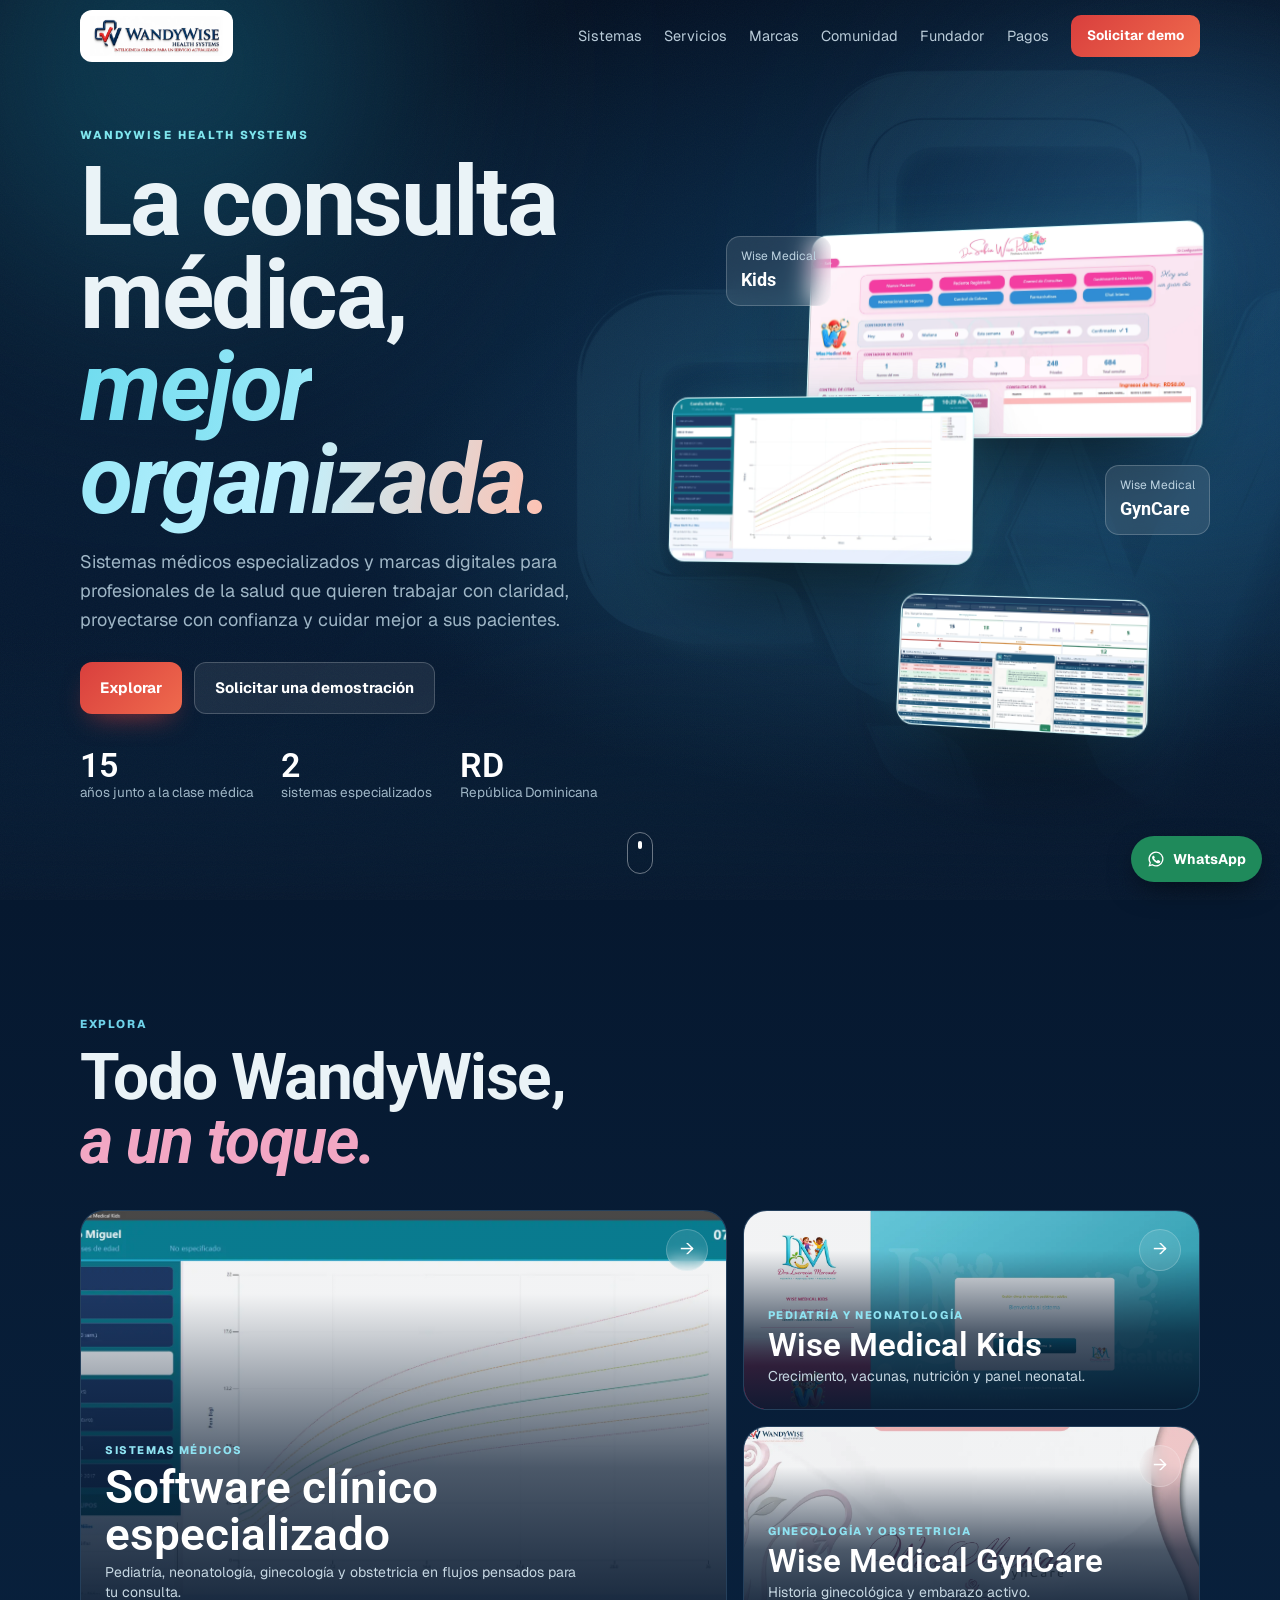
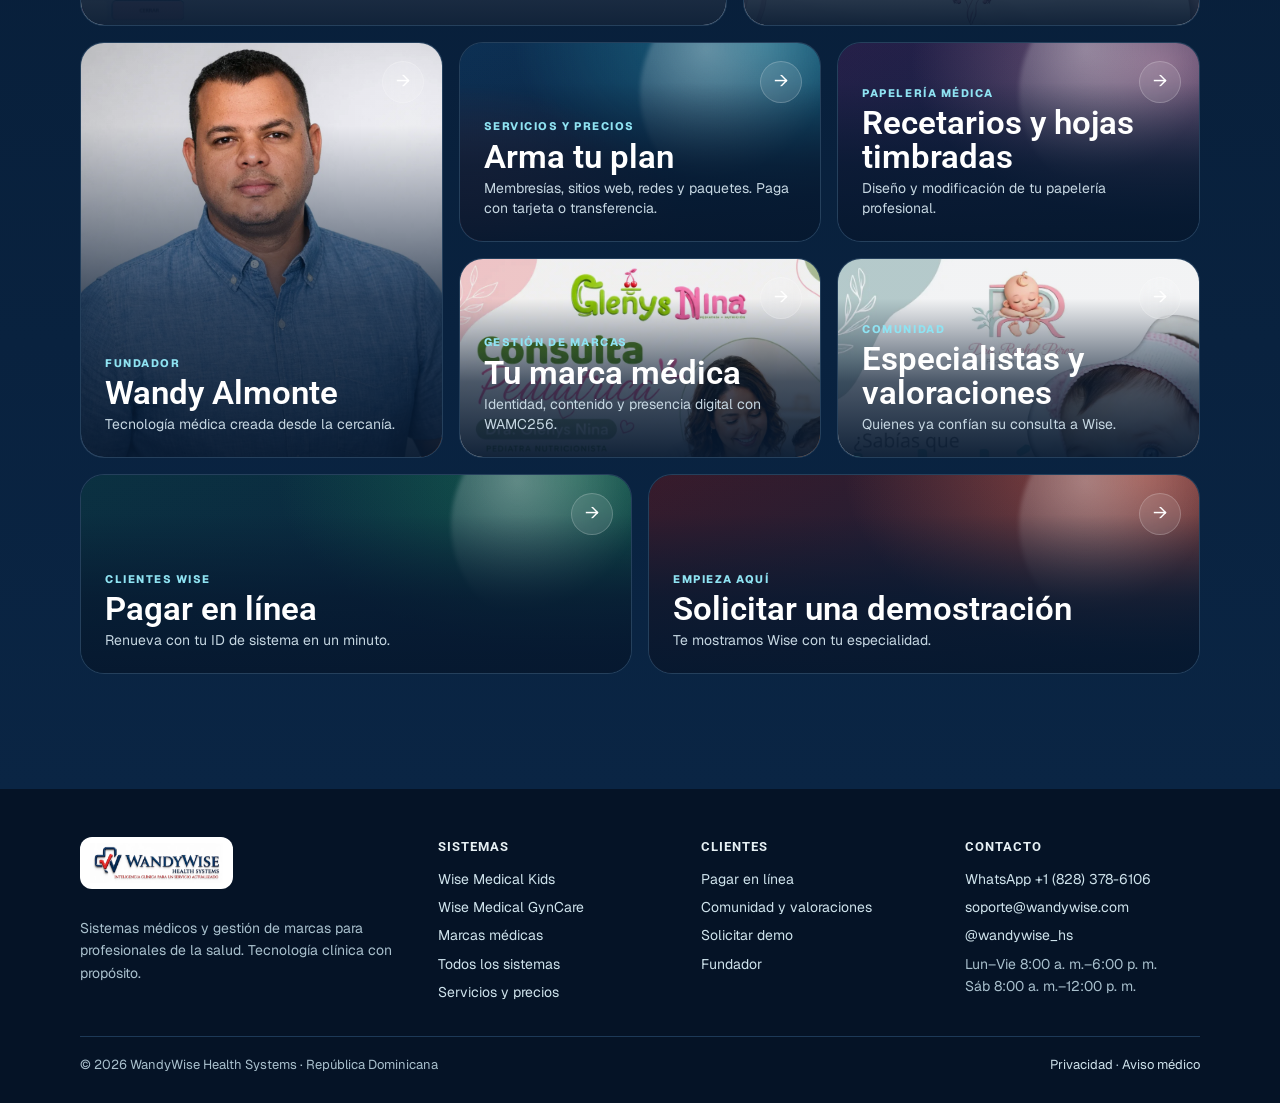
==== index.html @ d5438f08 "Portada 3D" ====
<!doctype html>
<html lang="es">
<head>
<meta charset="utf-8">
<meta name="viewport" content="width=device-width, initial-scale=1, viewport-fit=cover">
<title>WandyWise Health Systems | Sistemas médicos especializados</title>
<meta name="description" content="Sistemas médicos especializados para pediatría, neonatología, ginecología y obstetricia, y gestión de marcas para médicos en República Dominicana.">
<link rel="canonical" href="https://wandywise.com/">
<meta property="og:type" content="website">
<meta property="og:title" content="WandyWise Health Systems | Sistemas médicos especializados">
<meta property="og:description" content="Sistemas médicos especializados para pediatría, neonatología, ginecología y obstetricia, y gestión de marcas para médicos en República Dominicana.">
<meta property="og:url" content="https://wandywise.com/">
<meta property="og:image" content="https://wandywise.com/img/og.jpg">
<meta name="theme-color" content="#06182f">
<meta name="view-transition" content="same-origin">
<link rel="icon" href="/img/favicon.png" type="image/png">
<link rel="apple-touch-icon" href="/img/apple-touch-icon.png">
<link rel="preconnect" href="https://fonts.googleapis.com">
<link rel="preconnect" href="https://fonts.gstatic.com" crossorigin>
<link rel="stylesheet" href="https://fonts.googleapis.com/css2?family=Geist:wght@300;400;500;600;700;800&family=Geist+Mono:wght@500&family=Roboto:ital,wght@0,400;0,500;0,700;1,500;1,700&display=swap">
<link rel="stylesheet" href="/assets/site.css?v=20260928">
<link rel="preload" as="image" href="/img/escena/kids-inicio.webp">
<script type="module" src="/assets/cover3d.js?v=20260928"></script>
</head>
<body class="is-cover">
<div class="strip"><div class="wrap">
  <div><span>República Dominicana · Demostraciones por WhatsApp</span></div>
  <div><span class="hide-s"><a href="https://www.instagram.com/wandywise_hs/" target="_blank" rel="noopener">IG @wandywise_hs</a></span><span class="hide-s"><a href="https://www.instagram.com/wamc.gestion_medica/" target="_blank" rel="noopener">IG @wamc.gestion_medica</a></span><span><a href="tel:+18283786106">+1 (828) 378-6106</a></span><span class="hide-s"><a href="mailto:soporte@wandywise.com">soporte@wandywise.com</a></span></div>
</div></div>
<header class="top" id="top"><div class="wrap">
  <a class="logo" href="/" aria-label="WandyWise Health Systems, inicio"><img src="/img/marca/wandywise.webp" alt="WandyWise Health Systems" width="900" height="271"></a>
  <button class="menu-btn" aria-expanded="false" aria-controls="nav">Menú</button>
  <nav class="nav" id="nav" aria-label="Principal"><a href="/" class="to-cover">Portada</a><a href="/sistemas/">Sistemas</a><a href="/servicios/">Servicios</a><a href="/marcas/">Marcas</a><a href="/comunidad/">Comunidad</a><a href="/wandy-almonte/">Fundador</a><a href="https://pagos.wandywise.com">Pagos</a><a class="btn-demo" href="/demo/">Solicitar demo</a></nav>
</div></header>
<main>

<section class="cover" id="portada">
  <div class="cover-bg" aria-hidden="true">
    <div class="aurora"><i></i><i></i><i></i></div>
    <div class="cover-mono"></div>
    <div class="cover-fog"></div>
    <div class="grain"></div>
  </div>
  <canvas class="cover-gl" aria-hidden="true"></canvas>
  <div class="wrap cover-in">
    <div class="cover-txt reveal">
      <p class="eyebrow">WandyWise Health Systems</p>
      <h1>La consulta médica, <em>mejor organizada.</em></h1>
      <p class="lede">Sistemas médicos especializados y marcas digitales para profesionales de la salud que quieren trabajar con claridad, proyectarse con confianza y cuidar mejor a sus pacientes.</p>
      <div class="btns"><a class="btn primary" href="#explorar">Explorar</a><a class="btn glass" href="/demo/">Solicitar una demostración</a></div>
      <ul class="cover-facts"><li><b>15</b> años junto a la clase médica</li><li><b>2</b> sistemas especializados</li><li><b>RD</b> República Dominicana</li></ul>
    </div>
    <div class="cover-art" data-parallax aria-hidden="true">
      <img class="s1" src="/img/escena/kids-inicio.webp" alt="" width="1600" height="845" fetchpriority="high">
      <img class="s2" src="/img/escena/kids-curvas.webp" alt="" width="1280" height="683">
      <img class="s3" src="/img/escena/gyn-inicio.webp" alt="" width="1600" height="818">
      <div class="chip c1"><span>Wise Medical</span><b>Kids</b></div>
      <div class="chip c2"><span>Wise Medical</span><b>GynCare</b></div>
    </div>
  </div>
  <a class="scroll-cue" href="#explorar" aria-label="Explorar las secciones"><span></span></a>
</section>
<section class="explore" id="explorar">
  <div class="wrap">
    <div class="ex-head reveal-on"><p class="eyebrow">Explora</p><h2>Todo WandyWise, <em>a un toque.</em></h2></div>
    <nav class="bento" aria-label="Secciones del sitio"><a class="tile t-a" href="/sistemas/" style="--d:0ms">
      <span class="bg"><img src="/img/kids/curvas-crecimiento.webp" alt="" loading="eager"></span>
      <span class="tx"><span class="eb">Sistemas médicos</span><strong>Software clínico especializado</strong><span class="ds">Pediatría, neonatología, ginecología y obstetricia en flujos pensados para tu consulta.</span></span>
      <span class="go" aria-hidden="true">→</span></a><a class="tile t-b" href="/wise-medical-kids/" style="--d:60ms">
      <span class="bg"><img src="/img/accesos/acceso-2.webp" alt="" loading="eager"></span>
      <span class="tx"><span class="eb">Pediatría y neonatología</span><strong>Wise Medical Kids</strong><span class="ds">Crecimiento, vacunas, nutrición y panel neonatal.</span></span>
      <span class="go" aria-hidden="true">→</span></a><a class="tile t-c" href="/wise-medical-gyncare/" style="--d:120ms">
      <span class="bg"><img src="/img/marca/gyncare-panel.webp" alt="" loading="eager"></span>
      <span class="tx"><span class="eb">Ginecología y obstetricia</span><strong>Wise Medical GynCare</strong><span class="ds">Historia ginecológica y embarazo activo.</span></span>
      <span class="go" aria-hidden="true">→</span></a><a class="tile t-d noimg" href="/servicios/" style="--d:180ms">
      <span class="bg"><span class="orb" aria-hidden="true"></span></span>
      <span class="tx"><span class="eb">Servicios y precios</span><strong>Arma tu plan</strong><span class="ds">Membresías, sitios web, redes y paquetes. Paga con tarjeta o transferencia.</span></span>
      <span class="go" aria-hidden="true">→</span></a><a class="tile t-e noimg" href="/servicios/#papeleria" style="--d:240ms">
      <span class="bg"><span class="orb" aria-hidden="true"></span></span>
      <span class="tx"><span class="eb">Papelería médica</span><strong>Recetarios y hojas timbradas</strong><span class="ds">Diseño y modificación de tu papelería profesional.</span></span>
      <span class="go" aria-hidden="true">→</span></a><a class="tile t-f" href="/marcas/" style="--d:300ms">
      <span class="bg"><img src="/img/posts/glenys.webp" alt="" loading="lazy"></span>
      <span class="tx"><span class="eb">Gestión de marcas</span><strong>Tu marca médica</strong><span class="ds">Identidad, contenido y presencia digital con WAMC256.</span></span>
      <span class="go" aria-hidden="true">→</span></a><a class="tile t-g" href="/comunidad/" style="--d:360ms">
      <span class="bg"><img src="/img/posts/rachel.webp" alt="" loading="lazy"></span>
      <span class="tx"><span class="eb">Comunidad</span><strong>Especialistas y valoraciones</strong><span class="ds">Quienes ya confían su consulta a Wise.</span></span>
      <span class="go" aria-hidden="true">→</span></a><a class="tile t-h" href="/wandy-almonte/" style="--d:420ms">
      <span class="bg"><img src="/img/marca/wandy-almonte.webp" alt="" loading="lazy"></span>
      <span class="tx"><span class="eb">Fundador</span><strong>Wandy Almonte</strong><span class="ds">Tecnología médica creada desde la cercanía.</span></span>
      <span class="go" aria-hidden="true">→</span></a><a class="tile t-i noimg" href="https://pagos.wandywise.com" style="--d:480ms">
      <span class="bg"><span class="orb" aria-hidden="true"></span></span>
      <span class="tx"><span class="eb">Clientes Wise</span><strong>Pagar en línea</strong><span class="ds">Renueva con tu ID de sistema en un minuto.</span></span>
      <span class="go" aria-hidden="true">→</span></a><a class="tile t-j noimg" href="/demo/" style="--d:540ms">
      <span class="bg"><span class="orb" aria-hidden="true"></span></span>
      <span class="tx"><span class="eb">Empieza aquí</span><strong>Solicitar una demostración</strong><span class="ds">Te mostramos Wise con tu especialidad.</span></span>
      <span class="go" aria-hidden="true">→</span></a></nav>
  </div>
</section>
</main>
<footer class="foot"><div class="wrap">
  <div class="grid">
    <div>
      <a class="logo" href="/"><img src="/img/marca/wandywise.webp" alt="WandyWise Health Systems" width="900" height="271"></a>
      <p>Sistemas médicos y gestión de marcas para profesionales de la salud. Tecnología clínica con propósito.</p>
    </div>
    <div><h4>Sistemas</h4><ul>
      <li><a href="/wise-medical-kids/">Wise Medical Kids</a></li>
      <li><a href="/wise-medical-gyncare/">Wise Medical GynCare</a></li>
      <li><a href="/marcas/">Marcas médicas</a></li>
      <li><a href="/sistemas/">Todos los sistemas</a></li>
      <li><a href="/servicios/">Servicios y precios</a></li>
    </ul></div>
    <div><h4>Clientes</h4><ul>
      <li><a href="https://pagos.wandywise.com">Pagar en línea</a></li>
      <li><a href="/comunidad/">Comunidad y valoraciones</a></li>
      <li><a href="/demo/">Solicitar demo</a></li>
      <li><a href="/wandy-almonte/">Fundador</a></li>
    </ul></div>
    <div><h4>Contacto</h4><ul>
      <li><a href="https://wa.me/18283786106?text=Hola%2C%20WandyWise%20Health%20Systems." target="_blank" rel="noopener">WhatsApp +1 (828) 378-6106</a></li>
      <li><a href="mailto:soporte@wandywise.com">soporte@wandywise.com</a></li>
      <li><a href="https://www.instagram.com/wandywise_hs/" target="_blank" rel="noopener">@wandywise_hs</a></li>
      <li>Lun–Vie 8:00 a. m.–6:00 p. m.<br>Sáb 8:00 a. m.–12:00 p. m.</li>
    </ul></div>
  </div>
  <div class="legalrow"><span>© <span id="year">2026</span> WandyWise Health Systems · República Dominicana <span class="visits" hidden>· <b id="visitas">—</b> visitas</span></span><span><a href="/privacidad/">Privacidad</a> · <a href="/aviso-medico/">Aviso médico</a></span></div>
</div></footer>
<a class="wa-float" href="https://wa.me/18283786106?text=Hola%2C%20WandyWise%20Health%20Systems.%20Deseo%20informaci%C3%B3n." target="_blank" rel="noopener" aria-label="Escríbenos por WhatsApp"><svg viewBox="0 0 24 24" aria-hidden="true" fill="currentColor"><path d="M12 2a10 10 0 0 0-8.6 15.1L2 22l5-1.3A10 10 0 1 0 12 2Zm0 18.2a8.2 8.2 0 0 1-4.2-1.2l-.3-.2-3 .8.8-2.9-.2-.3A8.2 8.2 0 1 1 12 20.2Zm4.5-6.1c-.2-.1-1.5-.7-1.7-.8s-.4-.1-.6.1-.7.8-.8 1-.3.2-.5.1a6.7 6.7 0 0 1-3.3-2.9c-.3-.4.2-.4.7-1.3a.4.4 0 0 0 0-.4l-.8-1.8c-.2-.5-.4-.4-.6-.4h-.5a1 1 0 0 0-.7.3 3 3 0 0 0-.9 2.2 5.2 5.2 0 0 0 1.1 2.7 11.8 11.8 0 0 0 4.5 4 5.2 5.2 0 0 0 3.2.7 2.7 2.7 0 0 0 1.8-1.3 2.2 2.2 0 0 0 .2-1.3c-.1-.1-.3-.2-.5-.3Z"/></svg><span>WhatsApp</span></a>
<script src="/assets/site.js?v=20260928" defer></script>
</body>
</html>
---- assets/site.css ----
/* WandyWise Health Systems — estilos del sitio */
:root{
  --ink:#0b2236; --muted:#5f7180; --line:#dce7e8; --paper:#f7fbfa; --card:#ffffff;
  --mint:#31bdd4; --mint-dark:#126f93; --mint-pale:#e4f8fb; --navy:#071f3d;
  --coral:#d93f3d; --coral-pale:#fff0ef; --ok:#1f8a5b; --ok-pale:#e6f6ee; --warn:#a86a00; --warn-pale:#fff5e0;
  --field:#fbfdfd; --shadow:0 1px 2px rgba(7,31,61,.05),0 18px 40px -22px rgba(7,31,61,.35);
  --rose:#b24a78; --rose-pale:#fbeef4;
  color-scheme:light;
}
@media (prefers-color-scheme: dark){
  :root:not([data-theme="light"]){
    color-scheme:dark;
    --ink:#e6f0f4; --muted:#93a8b6; --line:#20384d; --paper:#081a2b; --card:#0e2438;
    --mint:#4fd0e4; --mint-dark:#6fd3ea; --mint-pale:#10344a; --navy:#04111f;
    --coral:#ff6d68; --coral-pale:#3a1c22; --ok:#4fd39a; --ok-pale:#0f3326; --warn:#f2b84b; --warn-pale:#3a2c0f;
    --field:#0b1f31; --shadow:0 1px 2px rgba(0,0,0,.3),0 18px 40px -22px rgba(0,0,0,.7);
    --rose:#f08fb8; --rose-pale:#3a1c2c;
  }
}
:root[data-theme="dark"]{
  color-scheme:dark;
  --ink:#e6f0f4; --muted:#93a8b6; --line:#20384d; --paper:#081a2b; --card:#0e2438;
  --mint:#4fd0e4; --mint-dark:#6fd3ea; --mint-pale:#10344a; --navy:#04111f;
  --coral:#ff6d68; --coral-pale:#3a1c22; --ok:#4fd39a; --ok-pale:#0f3326; --warn:#f2b84b; --warn-pale:#3a2c0f;
  --field:#0b1f31; --shadow:0 1px 2px rgba(0,0,0,.3),0 18px 40px -22px rgba(0,0,0,.7);
  --rose:#f08fb8; --rose-pale:#3a1c2c;
}
*{box-sizing:border-box}
html{scroll-behavior:smooth;scroll-padding-top:84px}
@media (prefers-reduced-motion:reduce){html{scroll-behavior:auto}}
body{margin:0;background:var(--paper);color:var(--ink);font:16px/1.6 Geist,"Segoe UI",system-ui,-apple-system,Arial,sans-serif;-webkit-font-smoothing:antialiased}
img{max-width:100%;height:auto;display:block}
a{color:var(--mint-dark)}
button,input,select,textarea{font:inherit;color:inherit}
:focus-visible{outline:2px solid var(--mint);outline-offset:2px}
[hidden]{display:none!important}
.num{font-variant-numeric:tabular-nums}
.wrap{max-width:1160px;margin:0 auto;padding-inline:20px}
@media (max-width:520px){.wrap{padding-inline:16px}}

/* barra superior */
.strip{background:var(--navy);color:#cfe3ec;font-size:12.5px}
.strip .wrap{display:flex;justify-content:space-between;gap:12px;padding-block:7px;flex-wrap:wrap}
.strip a{color:#cfe3ec;text-decoration:none}
.strip span+span{margin-left:14px}
@media (max-width:700px){.strip .hide-s{display:none}}

/* cabecera */
.top{position:sticky;top:0;z-index:40;background:color-mix(in srgb,var(--paper) 88%,transparent);backdrop-filter:saturate(1.4) blur(10px);border-bottom:1px solid var(--line)}
.top .wrap{display:flex;align-items:center;justify-content:space-between;gap:16px;min-height:72px}
.logo{background:#fff;border-radius:12px;padding:6px 10px;display:inline-flex;flex:none}
.logo img{height:40px;width:auto}
.nav{display:flex;gap:22px;align-items:center;font-size:14.5px}
.nav a{text-decoration:none;color:var(--muted)}
.nav a:hover,.nav a[aria-current="page"]{color:var(--ink)}
.nav a[aria-current="page"]{font-weight:600}
.btn-demo{background:var(--navy);color:#fff!important;padding:10px 16px;border-radius:10px;font-weight:700;font-size:13.5px}
:root[data-theme="dark"] .btn-demo{background:var(--mint-dark);color:#04111f!important}
@media (prefers-color-scheme:dark){:root:not([data-theme="light"]) .btn-demo{background:var(--mint-dark);color:#04111f!important}}
.menu-btn{display:none;border:1px solid var(--line);background:var(--card);border-radius:10px;padding:8px 12px;font-size:14px;font-weight:600;cursor:pointer}
@media (max-width:960px){
  .menu-btn{display:inline-flex}
  .nav{display:none;position:absolute;left:0;right:0;top:100%;background:var(--card);border-bottom:1px solid var(--line);flex-direction:column;align-items:stretch;gap:0;padding:8px 16px 16px;box-shadow:var(--shadow)}
  .nav.open{display:flex}
  .nav a{padding:12px 4px;border-bottom:1px solid var(--line)}
  .nav a.btn-demo{margin-top:12px;text-align:center;border:0}
  .logo img{height:34px}
}

/* tipografía y bloques */
.eyebrow{font-size:11.5px;font-weight:800;letter-spacing:.14em;text-transform:uppercase;color:var(--mint-dark);margin:0 0 12px}
h1,h2,h3{text-wrap:balance}
h1{font-size:clamp(34px,5.6vw,60px);line-height:1.04;font-weight:500;letter-spacing:-.03em;margin:0 0 18px}
h1 em,h2 em{font-style:normal;color:var(--coral)}
h2.title{font-size:clamp(28px,3.8vw,42px);line-height:1.08;font-weight:500;letter-spacing:-.025em;margin:0 0 14px}
.lede{color:var(--muted);font-size:clamp(16px,1.6vw,18px);max-width:60ch;margin:0}
section.block{padding-block:clamp(56px,8vw,96px)}
section.block.alt{background:var(--card);border-block:1px solid var(--line)}
.head{max-width:720px;margin-bottom:36px}
.btns{display:flex;gap:12px;flex-wrap:wrap;margin-top:28px}
.btn{display:inline-flex;align-items:center;gap:8px;border:0;border-radius:12px;padding:13px 20px;font-weight:700;font-size:15px;text-decoration:none;cursor:pointer}
.btn.primary{background:var(--coral);color:#fff}
.btn.dark{background:var(--navy);color:#fff}
.btn.ghost{background:transparent;border:1px solid var(--line);color:var(--ink)}
.btn.ghost:hover{border-color:var(--ink)}

/* héroe */
.hero{padding-block:clamp(40px,6vw,80px) clamp(48px,7vw,88px)}
.hero .wrap{display:grid;grid-template-columns:1.05fr 1fr;gap:clamp(28px,5vw,64px);align-items:center}
@media (max-width:900px){.hero .wrap{grid-template-columns:1fr}}
.tags{display:flex;gap:8px;flex-wrap:wrap;margin-top:26px;padding:0;list-style:none}
.tags li{font-size:13px;border:1px solid var(--line);background:var(--card);border-radius:999px;padding:5px 12px;color:var(--muted)}
.frame{background:var(--card);border:1px solid var(--line);border-radius:18px;box-shadow:var(--shadow);overflow:hidden}
.frame .bar{display:flex;gap:6px;align-items:center;padding:10px 12px;border-bottom:1px solid var(--line);font-size:12px;color:var(--muted)}
.frame .bar i{width:9px;height:9px;border-radius:50%;background:var(--line)}
.frame .bar span{margin-left:8px}
.frame img{width:100%;height:auto}
.stack{position:relative}
.stack .float{position:absolute;background:var(--card);border:1px solid var(--line);border-radius:14px;box-shadow:var(--shadow);padding:10px 14px;font-size:13px}
.stack .float b{display:block;font-size:15px}
.stack .f1{left:-18px;bottom:-22px}
.stack .f2{right:-14px;top:-18px}
@media (max-width:560px){.stack .float{display:none}}

/* tarjetas de sistemas */
.systems{display:grid;grid-template-columns:1fr 1fr;gap:22px}
@media (max-width:860px){.systems{grid-template-columns:1fr}}
.sys{background:var(--card);border:1px solid var(--line);border-radius:22px;overflow:hidden;display:flex;flex-direction:column}
.sys .shot{background:linear-gradient(135deg,var(--mint-pale),transparent);padding:22px 22px 0}
.sys.gyn .shot{background:linear-gradient(135deg,var(--rose-pale),transparent)}
.sys .shot img{border-radius:12px 12px 0 0;border:1px solid var(--line);border-bottom:0}
.sys .body{padding:24px;display:flex;flex-direction:column;gap:12px;flex:1}
.sys .brand{height:54px;width:auto;align-self:flex-start;background:#fff;border-radius:10px;padding:4px 8px}
.sys h3{font-size:24px;font-weight:600;margin:0;letter-spacing:-.01em}
.sys p{margin:0;color:var(--muted)}
.checks{list-style:none;padding:0;margin:4px 0 0;display:grid;gap:6px;font-size:14.5px}
.checks li{padding-left:24px;position:relative}
.checks li::before{content:"";position:absolute;left:2px;top:.45em;width:12px;height:7px;border-left:2px solid var(--mint-dark);border-bottom:2px solid var(--mint-dark);transform:rotate(-45deg)}
.sys.gyn .checks li::before{border-color:var(--rose)}
.sys .more{margin-top:auto;padding-top:8px;font-weight:700;text-decoration:none}
.sys.gyn .more{color:var(--rose)}

/* rejillas de características */
.feats{display:grid;grid-template-columns:repeat(3,1fr);gap:1px;background:var(--line);border:1px solid var(--line);border-radius:20px;overflow:hidden}
@media (max-width:860px){.feats{grid-template-columns:1fr 1fr}}
@media (max-width:560px){.feats{grid-template-columns:1fr}}
.feats > div{background:var(--card);padding:24px}
.feats .n{font:500 12px "Geist Mono",ui-monospace,monospace;color:var(--mint-dark);letter-spacing:.08em}
.feats h3{font-size:17px;font-weight:600;margin:8px 0 6px}
.feats p{margin:0;color:var(--muted);font-size:14.5px}
.gyn-page .feats .n{color:var(--rose)}

/* banda de pago */
.payband{display:grid;grid-template-columns:1.2fr 1fr;gap:24px;align-items:stretch}
@media (max-width:860px){.payband{grid-template-columns:1fr}}
.price-card{background:var(--navy);color:#e6f0f4;border-radius:22px;padding:28px;display:flex;flex-direction:column;gap:6px}
.price-card .eyebrow{color:var(--mint)}
.price-card h3{margin:0;font-size:20px;font-weight:600}
.price-card .amt{font-size:44px;font-weight:600;letter-spacing:-.03em;margin:8px 0 0}
.price-card p{margin:0;color:#a9c0cd;font-size:14px}
.price-card .btn{margin-top:18px;align-self:flex-start}
.steps{list-style:none;margin:22px 0 0;padding:0;display:grid;gap:12px}
.steps li{display:flex;gap:12px;align-items:flex-start}
.steps b{flex:none;display:inline-grid;place-items:center;width:28px;height:28px;border-radius:50%;background:var(--mint-pale);color:var(--mint-dark);font-size:13px}

/* comunidad / logos */
.logos{display:grid;grid-template-columns:repeat(auto-fill,minmax(170px,1fr));gap:14px}
.logos figure{margin:0;background:#fff;border:1px solid var(--line);border-radius:16px;aspect-ratio:4/3;display:grid;place-items:center;padding:14px}
.logos img{max-height:100%;width:auto;object-fit:contain}
.note{font-size:13px;color:var(--muted);margin-top:14px}
.spot{display:grid;grid-template-columns:260px 1fr;gap:28px;align-items:center;background:var(--card);border:1px solid var(--line);border-radius:22px;padding:24px}
@media (max-width:700px){.spot{grid-template-columns:1fr}}
.spot figure{margin:0;background:#fff;border-radius:16px;padding:14px;border:1px solid var(--line)}
.spot figure img{max-height:220px;width:auto;margin:auto}
.spot h3{margin:0 0 2px;font-size:22px;font-weight:600}
.spot .role{color:var(--mint-dark);font-weight:600;font-size:14px;margin:0 0 12px}
.spot .k{font-size:11px;font-weight:800;letter-spacing:.12em;text-transform:uppercase;color:var(--muted);margin:0}
.spot .v{margin:2px 0 0}
.benefits{display:grid;grid-template-columns:repeat(3,1fr);gap:18px;margin-top:22px}
@media (max-width:760px){.benefits{grid-template-columns:1fr}}
.benefits div{border-top:2px solid var(--ink);padding-top:12px}
.benefits h3{font-size:16px;margin:0 0 4px;font-weight:600}
.benefits p{margin:0;font-size:14.5px;color:var(--muted)}

/* galerías */
.gallery{display:grid;grid-template-columns:minmax(0,1.6fr) minmax(0,1fr);gap:22px;align-items:start}
@media (max-width:900px){.gallery{grid-template-columns:1fr}}
.gallery .view{background:var(--card);border:1px solid var(--line);border-radius:20px;padding:14px}
.gallery .view img{border-radius:12px;width:100%;height:auto;aspect-ratio:16/10;object-fit:contain;background:var(--field)}
.gallery .cap{padding:14px 6px 4px}
.gallery .cap h3{margin:0 0 4px;font-size:18px;font-weight:600}
.gallery .cap p{margin:0;color:var(--muted);font-size:14.5px}
.gallery .cap .count{font:500 12px "Geist Mono",monospace;color:var(--mint-dark)}
.gallery ol{list-style:none;margin:0;padding:0;display:grid;gap:8px}
.gallery ol button{width:100%;text-align:left;display:flex;gap:12px;align-items:center;border:1px solid var(--line);background:var(--card);border-radius:14px;padding:12px 14px;cursor:pointer}
.gallery ol button span{font:500 12px "Geist Mono",monospace;color:var(--muted)}
.gallery ol button[aria-pressed="true"]{border-color:var(--mint-dark);background:var(--mint-pale)}
.gallery ol button[aria-pressed="true"] span{color:var(--mint-dark)}
.gallery .arrows{display:flex;gap:8px;justify-content:flex-end;padding:8px 6px 0}
.gallery .arrows button{border:1px solid var(--line);background:var(--card);border-radius:10px;width:40px;height:36px;cursor:pointer;font-size:16px}
.thumbs{display:grid;grid-template-columns:repeat(auto-fill,minmax(210px,1fr));gap:14px}
.thumbs figure{margin:0;background:var(--card);border:1px solid var(--line);border-radius:16px;overflow:hidden}
.thumbs img{width:100%;aspect-ratio:16/9;object-fit:cover;object-position:top}
.thumbs figcaption{font-size:13px;color:var(--muted);padding:10px 12px}
.posts{display:grid;grid-template-columns:repeat(6,1fr);gap:12px}
@media (max-width:980px){.posts{grid-template-columns:repeat(3,1fr)}}
@media (max-width:520px){.posts{grid-template-columns:repeat(2,1fr)}}
.posts img{border-radius:14px;aspect-ratio:4/5;object-fit:cover;width:100%;border:1px solid var(--line)}

/* marcas */
.brandrow{display:grid;grid-template-columns:1fr 1.2fr;gap:36px;align-items:center}
@media (max-width:860px){.brandrow{grid-template-columns:1fr}}
.brandrow .wamc{background:#fff;border-radius:18px;padding:18px;border:1px solid var(--line)}
.trio{display:grid;gap:14px;margin-top:22px}
.trio div{display:grid;grid-template-columns:40px 1fr;gap:4px 12px}
.trio .n{grid-row:span 2;font:500 12px "Geist Mono",monospace;color:var(--coral);padding-top:4px}
.trio h3{margin:0;font-size:16px;font-weight:600}
.trio p{margin:0;color:var(--muted);font-size:14.5px}

/* fundador */
.founder{display:grid;grid-template-columns:.8fr 1.2fr;gap:clamp(24px,5vw,56px);align-items:center}
@media (max-width:820px){.founder{grid-template-columns:1fr}}
.founder img{border-radius:22px;width:100%;aspect-ratio:4/5;object-fit:cover;object-position:top}
.facts{display:flex;gap:10px;flex-wrap:wrap;margin-top:18px;padding:0;list-style:none}
.facts li{background:var(--mint-pale);color:var(--mint-dark);border-radius:999px;padding:6px 12px;font-size:13.5px;font-weight:600}
.timeline{list-style:none;margin:0;padding:0;border-left:2px solid var(--line)}
.timeline li{padding:0 0 30px 26px;position:relative}
.timeline li::before{content:"";position:absolute;left:-8px;top:6px;width:14px;height:14px;border-radius:50%;background:var(--paper);border:3px solid var(--mint-dark)}
.timeline .k{font-size:11.5px;font-weight:800;letter-spacing:.14em;color:var(--mint-dark)}
.timeline h3{margin:4px 0 6px;font-size:19px;font-weight:600}
.timeline p{margin:0;color:var(--muted)}

/* visión */
.vision{display:grid;grid-template-columns:repeat(3,1fr);gap:20px}
@media (max-width:760px){.vision{grid-template-columns:1fr}}
.vision div{background:var(--card);border:1px solid var(--line);border-radius:18px;padding:22px}
.vision .n{font:500 12px "Geist Mono",monospace;color:var(--mint-dark)}
.vision h3{margin:8px 0 6px;font-size:17px;font-weight:600}
.vision p{margin:0;color:var(--muted);font-size:14.5px}

/* formularios */
.formgrid{display:grid;grid-template-columns:1fr 1.15fr;gap:clamp(24px,4vw,48px);align-items:start}
@media (max-width:860px){.formgrid{grid-template-columns:1fr}}
.contact{list-style:none;margin:22px 0 0;padding:0;display:grid;gap:14px}
.contact .k{font-size:11px;font-weight:800;letter-spacing:.12em;color:var(--muted)}
.contact .v{font-weight:600}
.panel{background:var(--card);border:1px solid var(--line);border-radius:20px;padding:24px}
.panel h3{margin:0 0 4px;font-size:20px;font-weight:600}
.panel .sub{color:var(--muted);font-size:14px;margin:0 0 18px}
.f2{display:grid;grid-template-columns:1fr 1fr;gap:12px}
@media (max-width:560px){.f2{grid-template-columns:1fr}}
.fld{display:block;margin-bottom:12px}
.fld > span{display:block;font-size:13px;font-weight:600;margin-bottom:6px}
.field{width:100%;background:var(--field);border:1px solid var(--line);border-radius:12px;padding:12px 14px;outline:none}
.field:focus{border-color:var(--mint)}
textarea.field{min-height:96px;resize:vertical}
.pills{display:flex;gap:8px;flex-wrap:wrap}
.pills label{display:inline-flex;gap:8px;align-items:center;border:1px solid var(--line);border-radius:999px;padding:7px 12px;font-size:14px;cursor:pointer;background:var(--field)}
.pills label:has(input:checked){border-color:var(--mint-dark);background:var(--mint-pale)}
.pills input{accent-color:var(--mint-dark)}
.chk{display:flex;gap:10px;align-items:flex-start;font-size:13.5px;color:var(--muted);margin:6px 0 4px}
.chk input{margin-top:4px;accent-color:var(--mint-dark)}
.stars{display:flex;gap:4px}
.stars button{border:0;background:transparent;font-size:28px;line-height:1;cursor:pointer;color:var(--line);padding:0 2px}
.stars button.on{color:#f2a900}
.formnote{font-size:12.5px;color:var(--muted);margin:10px 0 0}
.btn[disabled]{opacity:.45;cursor:not-allowed}
.hp{position:absolute;left:-5000px}

/* página interior */
.page-hero{padding-block:clamp(40px,6vw,72px) 12px}
.page-hero .wrap{display:grid;grid-template-columns:1.1fr 1fr;gap:clamp(24px,5vw,56px);align-items:center}
@media (max-width:900px){.page-hero .wrap{grid-template-columns:1fr}}
.page-hero .brand{height:72px;width:auto;background:#fff;border-radius:12px;padding:6px 10px;margin-bottom:18px}
.cta-band{background:var(--navy);color:#e6f0f4;border-radius:24px;padding:clamp(28px,5vw,48px);display:flex;justify-content:space-between;gap:24px;align-items:center;flex-wrap:wrap}
.cta-band h2{margin:0 0 6px;font-size:clamp(24px,3vw,32px);font-weight:500;letter-spacing:-.02em}
.cta-band p{margin:0;color:#a9c0cd}
.cta-band .eyebrow{color:var(--mint)}
.cta-band .btn.ghost{color:#e6f0f4;border-color:#2c4a63}

/* legales */
.legal{max-width:760px;padding-block:clamp(40px,6vw,72px)}
.legal h1{font-size:clamp(32px,4.6vw,46px)}
.legal .upd{color:var(--muted);font-size:14px;margin:0 0 28px}
.legal h2{font-size:20px;font-weight:600;margin:32px 0 8px}
.legal p,.legal li{color:var(--ink);opacity:.9}

/* servicios (catálogo) */
.svc-tabs{display:flex;gap:6px;flex-wrap:wrap;margin-bottom:16px}
.svc-tab{border:1px solid var(--line);background:transparent;border-radius:999px;padding:7px 14px;font-size:14px;cursor:pointer;color:var(--muted)}
.svc-tab[aria-selected="true"]{background:var(--ink);color:var(--paper);border-color:var(--ink)}
.catnote{font-size:13.5px;color:var(--muted);background:var(--mint-pale);border-radius:12px;padding:10px 12px;margin:0 0 14px}
.svc{display:grid;grid-template-columns:1fr auto;gap:6px 16px;padding:16px 0;border-top:1px solid var(--line)}
.svc:first-of-type{border-top:0}
.svc h3{font-size:15.5px;font-weight:600;margin:0}
.svc p{margin:2px 0 0;font-size:13.5px;color:var(--muted);max-width:60ch}
.svc .price{text-align:right;white-space:nowrap;display:flex;flex-direction:column;align-items:flex-end}
.svc .price strong{font-size:16px}
.svc .price small{color:var(--muted);font-size:12px}
.tg{display:flex;gap:6px;flex-wrap:wrap;margin-top:6px}
.tg span{font-size:11.5px;border-radius:999px;padding:2px 8px;background:var(--mint-pale);color:var(--mint-dark);font-weight:600}
.tg span.c{background:var(--coral-pale);color:var(--coral)}
.add{margin-top:10px;border:1px solid var(--ink);background:transparent;border-radius:10px;padding:6px 12px;font-size:13px;font-weight:600;cursor:pointer}
.add:hover{background:var(--ink);color:var(--paper)}
.add[disabled]{opacity:.45;cursor:default;background:transparent;color:inherit}
.shop{display:grid;grid-template-columns:minmax(0,1fr) 380px;gap:24px;align-items:start}
@media (max-width:980px){.shop{grid-template-columns:1fr}}
.cart{position:sticky;top:92px;box-shadow:var(--shadow)}
.cart h3{display:flex;justify-content:space-between;align-items:baseline}
.cart h3 span{font-size:12.5px;color:var(--muted);font-weight:500}
.empty{color:var(--muted);font-size:13.5px;padding:18px 0;text-align:center;border:1px dashed var(--line);border-radius:14px}
.item{padding:14px 0;border-bottom:1px solid var(--line)}
.item-h{display:flex;justify-content:space-between;gap:10px;align-items:flex-start}
.item-h h4{margin:0;font-size:14px;font-weight:600}
.x{border:0;background:transparent;color:var(--muted);cursor:pointer;font-size:18px;line-height:1;padding:0 2px}
.months,.split{display:flex;gap:4px;margin-top:10px;flex-wrap:wrap}
.months button,.split button{flex:1;min-width:56px;border:1px solid var(--line);background:var(--field);border-radius:9px;padding:6px 4px;font-size:12.5px;cursor:pointer;line-height:1.2}
.months button small{display:block;font-size:10.5px;color:var(--ok);font-weight:700}
.months button[aria-pressed="true"],.split button[aria-pressed="true"]{border-color:var(--mint-dark);background:var(--mint-pale);font-weight:600}
.line{display:flex;justify-content:space-between;font-size:13px;color:var(--muted);margin-top:8px}
.line b{color:var(--ink);font-weight:600}
.line.disc b{color:var(--ok)}
.meta{font-size:12px;color:var(--muted);margin-top:6px}
.amt{margin-top:10px}
.totals{margin-top:14px;display:grid;gap:6px}
.totals .row{display:flex;justify-content:space-between;font-size:14px}
.totals .row.disc{color:var(--ok)}
.totals .big{display:flex;justify-content:space-between;align-items:baseline;border-top:1px solid var(--line);padding-top:12px;margin-top:4px}
.totals .big span{font-size:13px;font-weight:600}
.totals .big strong{font-size:28px;font-weight:600;letter-spacing:-.02em}
.usd{font-size:12px;color:var(--muted);text-align:right}
.opts{margin-top:16px;display:grid;gap:8px}
.opt{display:flex;gap:10px;align-items:flex-start;border:1px solid var(--line);border-radius:12px;padding:10px 12px;cursor:pointer;font-size:13.5px}
.opt:has(input:checked){border-color:var(--mint-dark);background:var(--mint-pale)}
.opt input{margin-top:3px;accent-color:var(--mint-dark)}
.opt small{display:block;color:var(--muted);font-size:12px}
.cta{margin-top:16px;width:100%;border:0;border-radius:12px;padding:14px;background:var(--coral);color:#fff;font-weight:700;font-size:15px;cursor:pointer}
.cta[disabled]{opacity:.45;cursor:not-allowed}
.hint{font-size:12px;color:var(--muted);text-align:center;margin-top:8px}
.result{margin-top:16px;border:1px solid var(--line);border-radius:14px;padding:14px;background:var(--field)}
.result pre{white-space:pre-wrap;font:12.5px/1.5 "Geist Mono",ui-monospace,Consolas,monospace;margin:0 0 12px;max-height:260px;overflow:auto}
.result .acts{display:flex;gap:8px;flex-wrap:wrap}
.result a,.result button{flex:1;text-align:center;border-radius:10px;padding:10px;font-weight:600;font-size:13.5px;text-decoration:none;cursor:pointer}
.wa{background:#1f8a5b;color:#fff!important;border:0}
.cp{background:transparent;border:1px solid var(--line)}
.client-box{display:flex;justify-content:space-between;gap:16px;align-items:center;flex-wrap:wrap;background:var(--mint-pale);border-radius:18px;padding:18px 22px;margin-bottom:22px}
.client-box p{margin:0}
.client-box b{display:block;font-size:16px}
.terms{display:grid;grid-template-columns:repeat(auto-fit,minmax(230px,1fr));gap:18px;margin-top:28px}
.terms div{border-top:2px solid var(--ink);padding-top:12px}
.terms h3{font-size:14.5px;margin:0 0 4px;font-weight:600}
.terms p{margin:0;font-size:13.5px;color:var(--muted)}

/* pie */
.foot{background:var(--navy);color:#a9c0cd;margin-top:0;padding-block:48px 28px;font-size:14px}
.foot .grid{display:grid;grid-template-columns:1.4fr 1fr 1fr 1fr;gap:28px}
@media (max-width:820px){.foot .grid{grid-template-columns:1fr 1fr}}
@media (max-width:480px){.foot .grid{grid-template-columns:1fr}}
.foot .logo{margin-bottom:14px}
.foot h4{color:#e6f0f4;font-size:13px;letter-spacing:.08em;text-transform:uppercase;margin:0 0 10px}
.foot ul{list-style:none;margin:0;padding:0;display:grid;gap:6px}
.foot a{color:#cfe3ec;text-decoration:none}
.foot a:hover{color:#fff}
.foot .legalrow{border-top:1px solid #1d3957;margin-top:32px;padding-top:18px;display:flex;justify-content:space-between;gap:12px;flex-wrap:wrap;font-size:13px}
.wa-float{position:fixed;right:18px;bottom:18px;z-index:50;background:#1f8a5b;color:#fff;border-radius:999px;padding:12px 16px;font-weight:700;font-size:14px;text-decoration:none;box-shadow:0 10px 24px -10px rgba(0,0,0,.5);display:inline-flex;gap:8px;align-items:center}
.wa-float svg{width:18px;height:18px}
@media (prefers-reduced-motion:no-preference){.reveal{animation:up .5s ease both}@keyframes up{from{opacity:0;transform:translateY(8px)}}}
.page-hero h1{font-size:clamp(32px,4.4vw,50px)}

/* ===================== Paneles de muestra (maquetas animadas) ===================== */
.mock{background:var(--card);border:1px solid var(--line);border-radius:20px;box-shadow:var(--shadow);overflow:hidden;font-size:13px;color:var(--ink)}
.mock .mbar{display:flex;align-items:center;gap:10px;padding:12px 16px;border-bottom:1px solid var(--line)}
.mock .mlogo{width:28px;height:28px;border-radius:8px;background:linear-gradient(135deg,var(--mint),var(--mint-dark));color:#fff;display:grid;place-items:center;font-weight:800;font-size:13px}
.mock.gyn .mlogo{background:linear-gradient(135deg,#e98bb0,var(--rose))}
.mock .mbar b{font-size:13.5px}
.mock .mbar .av{margin-left:auto;width:28px;height:28px;border-radius:50%;background:var(--mint-pale);color:var(--mint-dark);display:grid;place-items:center;font-weight:700;font-size:11px}
.mock .mbody{display:grid;grid-template-columns:120px 1fr;min-height:300px}
.mock .mside{border-right:1px solid var(--line);padding:14px 10px;display:grid;gap:6px;align-content:start}
.mock .mside span{display:block;padding:7px 10px;border-radius:8px;color:var(--muted);font-size:12.5px}
.mock .mside span.on{background:var(--mint-pale);color:var(--mint-dark);font-weight:600}
.mock.gyn .mside span.on{background:var(--rose-pale);color:var(--rose)}
.mock .mmain{padding:16px;display:grid;gap:14px;align-content:start}
.mock .hello{font-size:16px;font-weight:600;margin:0}
.mock .hello small{display:block;font-size:12px;color:var(--muted);font-weight:400}
.stats{display:grid;grid-template-columns:repeat(3,1fr);gap:8px}
.stat{border:1px solid var(--line);border-radius:12px;padding:10px 12px;background:var(--field)}
.stat span{display:block;color:var(--muted);font-size:11.5px}
.stat b{font-size:22px;font-weight:600;letter-spacing:-.02em;font-variant-numeric:tabular-nums}
.chart{border:1px solid var(--line);border-radius:12px;padding:12px;background:var(--field)}
.chart .ch{display:flex;justify-content:space-between;font-size:12px;color:var(--muted);margin-bottom:8px}
.chart .ch b{color:var(--ink);font-weight:600}
.bars{display:grid;grid-template-columns:repeat(7,1fr);gap:8px;align-items:end;height:96px}
.bars i{display:block;border-radius:6px 6px 2px 2px;background:linear-gradient(180deg,var(--mint),var(--mint-dark));height:var(--h);transform-origin:bottom;transform:scaleY(0);transition:transform .9s cubic-bezier(.2,.8,.2,1)}
.mock.gyn .bars i{background:linear-gradient(180deg,#f0a3c3,var(--rose))}
.bars i:nth-child(2){transition-delay:.06s}.bars i:nth-child(3){transition-delay:.12s}.bars i:nth-child(4){transition-delay:.18s}.bars i:nth-child(5){transition-delay:.24s}.bars i:nth-child(6){transition-delay:.3s}.bars i:nth-child(7){transition-delay:.36s}
.days{display:grid;grid-template-columns:repeat(7,1fr);gap:8px;text-align:center;font-size:11px;color:var(--muted);margin-top:6px}
.quick{display:flex;gap:6px;flex-wrap:wrap}
.quick span{border:1px solid var(--line);border-radius:999px;padding:5px 10px;font-size:12px;background:var(--card)}
.quick span:first-child{background:var(--mint-dark);border-color:var(--mint-dark);color:#fff}
.mock.gyn .quick span:first-child{background:var(--rose);border-color:var(--rose)}
.in-view .bars i{transform:scaleY(1)}
.sw{display:flex;gap:6px;margin-top:14px;justify-content:center}
.sw button{border:1px solid var(--line);background:var(--card);border-radius:999px;padding:6px 14px;font-size:13px;cursor:pointer;color:var(--muted)}
.sw button[aria-pressed="true"]{background:var(--ink);color:var(--paper);border-color:var(--ink)}
@media (max-width:560px){.mock .mbody{grid-template-columns:1fr}.mock .mside{display:none}.stat b{font-size:18px}}

/* tarjeta paciente / embarazo */
.pcard{padding:18px;display:grid;gap:12px}
.pcard .who{display:flex;gap:12px;align-items:center}
.pcard .pav{width:40px;height:40px;border-radius:50%;display:grid;place-items:center;font-weight:700;background:var(--mint-pale);color:var(--mint-dark)}
.pcard .who b{display:block;font-size:14.5px}
.pcard .who small{color:var(--muted);font-size:12px}
.pill{margin-left:auto;font-size:11px;font-weight:700;border-radius:999px;padding:3px 9px;background:var(--ok-pale);color:var(--ok)}
.curve{border:1px solid var(--line);border-radius:12px;padding:10px 12px;background:var(--field)}
.curve .ch{display:flex;justify-content:space-between;font-size:12px;color:var(--muted)}
.curve svg{width:100%;height:96px;display:block}
.curve .band{fill:var(--mint-pale)}
.curve .p{fill:none;stroke:var(--line);stroke-width:1.2}
.curve .line{fill:none;stroke:var(--mint-dark);stroke-width:2.6;stroke-linecap:round;stroke-dasharray:320;stroke-dashoffset:320;transition:stroke-dashoffset 1.6s ease}
.curve .dot{fill:var(--coral);opacity:0;transition:opacity .3s 1.5s}
.in-view .curve .line{stroke-dashoffset:0}.in-view .curve .dot{opacity:1}
.kv{display:grid;grid-template-columns:repeat(3,1fr);gap:8px}
.kv div{border:1px solid var(--line);border-radius:12px;padding:8px 10px;background:var(--field)}
.kv div>span{display:block;font-size:11px;color:var(--muted)}
.kv b{font-size:14px;font-variant-numeric:tabular-nums;white-space:nowrap}
.preg{display:grid;grid-template-columns:auto 1fr;gap:14px;align-items:center;border:1px solid var(--line);border-radius:12px;padding:12px;background:var(--field)}
.ring{--p:0;width:78px;height:78px;border-radius:50%;background:conic-gradient(var(--rose) calc(var(--p)*1%),var(--rose-pale) 0);display:grid;place-items:center;transition:--p 1.4s ease}
.ring::before{content:"";grid-area:1/1;width:60px;height:60px;border-radius:50%;background:var(--field)}
.ring b{grid-area:1/1;font-size:15px;position:relative}
.preg small{color:var(--muted);font-size:11.5px}
.preg .wk{font-size:17px;font-weight:600}
.sys .mockwrap{background:linear-gradient(135deg,var(--mint-pale),transparent);padding:22px}
.sys.gyn .mockwrap{background:linear-gradient(135deg,var(--rose-pale),transparent)}
.sys .mockwrap .mock{box-shadow:none}
@property --p{syntax:'<number>';inherits:false;initial-value:0}

/* tarjetas flotantes sobre capturas */
.floaty{position:relative}
.fcard{position:absolute;background:var(--card);border:1px solid var(--line);border-radius:14px;box-shadow:var(--shadow);padding:10px 14px;font-size:12.5px;min-width:130px;opacity:0;transform:translateY(10px);transition:opacity .5s,transform .5s}
.fcard span{display:block;color:var(--muted);font-size:11.5px}
.fcard b{font-size:20px;letter-spacing:-.02em;font-variant-numeric:tabular-nums}
.fcard small{display:block;color:var(--ok);font-weight:600;font-size:11.5px}
.fcard.a{left:-18px;top:18%}.fcard.b{right:-16px;top:-14px;transition-delay:.15s}.fcard.c{right:-10px;bottom:-18px;transition-delay:.3s}
.in-view .fcard{opacity:1;transform:none}
@media (prefers-reduced-motion:no-preference){.fcard.a{animation:bob 6s ease-in-out 1s infinite}.fcard.c{animation:bob 7s ease-in-out 1.6s infinite}@keyframes bob{50%{translate:0 -6px}}}
@media (max-width:640px){.fcard{display:none}}
@media (prefers-reduced-motion:reduce){.bars i,.curve .line,.fcard{transition:none}.bars i{transform:none}.curve .line{stroke-dashoffset:0}.curve .dot,.fcard{opacity:1;transform:none}}

/* ===================== Carruseles ===================== */
.car{position:relative}
.car .vp{overflow:hidden;touch-action:pan-y;cursor:grab;user-select:none;-webkit-user-select:none}
.car .vp:active{cursor:grabbing}
.car .rail{display:flex;gap:16px;will-change:transform;transition:transform .9s cubic-bezier(.22,.8,.2,1)}
.car[data-carousel="marquee"] .rail{transition:none}
.car .slide{flex:0 0 var(--w,100%);min-width:0}
.car img{-webkit-user-drag:none}
.car .ctl{display:flex;justify-content:space-between;align-items:center;gap:12px;margin-top:14px;flex-wrap:wrap}
.car .dots{display:flex;gap:6px;flex-wrap:wrap}
.car .dots button{width:9px;height:9px;border-radius:50%;border:0;background:var(--line);padding:0;cursor:pointer}
.car .dots button[aria-current="true"]{background:var(--mint-dark);width:22px;border-radius:999px}
.car .nav2{display:flex;gap:8px;align-items:center}
.car .nav2 button{border:1px solid var(--line);background:var(--card);border-radius:10px;width:40px;height:36px;cursor:pointer;font-size:16px}
.car .nav2 .auto{font-size:12px;color:var(--muted);margin-right:6px}
.car.postcar{--w:calc((100% - 5*16px)/6)}
@media (max-width:980px){.car.postcar{--w:calc((100% - 2*16px)/3)}}
@media (max-width:520px){.car.postcar{--w:calc((100% - 16px)/2)}}
.car.accesos{--w:calc((100% - 2*16px)/3)}
@media (max-width:860px){.car.accesos{--w:calc((100% - 16px)/1.3)}}
.car .slide img.zoom{cursor:zoom-in}
.car.postcar img{border-radius:14px;aspect-ratio:4/5;object-fit:cover;width:100%;border:1px solid var(--line)}
.car.accesos figure{margin:0;background:var(--card);border:1px solid var(--line);border-radius:16px;overflow:hidden}
.car.accesos img{width:100%;aspect-ratio:16/9;object-fit:cover;object-position:top}
.car.accesos figcaption{font-size:13px;color:var(--muted);padding:10px 12px}
.car.spec .spot{min-height:100%}

/* ===================== Visor de imágenes ===================== */
.lb{position:fixed;inset:0;z-index:100;background:rgba(4,12,22,.88);display:grid;place-items:center;padding:24px}
.lb img{max-width:min(1200px,100%);max-height:84vh;border-radius:12px;background:#fff;object-fit:contain}
.lb p{color:#dbe7ee;text-align:center;margin:12px 0 0;font-size:14px}
.lb button{position:absolute;border:0;background:rgba(255,255,255,.12);color:#fff;border-radius:12px;width:44px;height:44px;font-size:20px;cursor:pointer}
.lb .x{top:16px;right:16px}.lb .pv{left:16px;top:50%}.lb .nx{right:16px;top:50%}
.zoombtn{border:1px solid var(--line);background:var(--card);border-radius:10px;padding:6px 12px;font-size:13px;cursor:pointer;color:var(--ink)}

/* ===================== Valoraciones ===================== */
.reviews{display:grid;grid-template-columns:repeat(auto-fill,minmax(260px,1fr));gap:14px;margin-top:22px}
.review{background:var(--card);border:1px solid var(--line);border-radius:18px;padding:18px;display:grid;gap:8px;align-content:start}
.review .st{color:#f2a900;letter-spacing:2px;font-size:15px}
.review p{margin:0;font-size:14.5px}
.review .by b{display:block;font-size:14px}
.review .by small{color:var(--muted);font-size:12.5px}
.review .sys-tag{justify-self:start;font-size:11px;font-weight:700;border-radius:999px;padding:2px 8px;background:var(--mint-pale);color:var(--mint-dark)}
.review .sys-tag.g{background:var(--rose-pale);color:var(--rose)}
.rv-empty{border:1px dashed var(--line);border-radius:18px;padding:22px;color:var(--muted);text-align:center;margin-top:22px}
.fmsg{margin-top:12px;border-radius:12px;padding:10px 12px;font-size:14px}
.fmsg.ok{background:var(--ok-pale);color:var(--ok)}
.fmsg.err{background:var(--coral-pale);color:var(--coral)}
.visits{display:inline-flex;gap:6px;align-items:center}
.visits b{color:#e6f0f4;font-variant-numeric:tabular-nums}

/* ===================== Servicio misceláneo ===================== */
.misc{display:grid;grid-template-columns:1fr 1.1fr;gap:24px;align-items:start;background:var(--card);border:1px solid var(--line);border-radius:22px;padding:clamp(20px,3vw,32px);margin-top:28px;scroll-margin-top:100px}
@media (max-width:860px){.misc{grid-template-columns:1fr}}
.misc .price{font-size:44px;font-weight:600;letter-spacing:-.03em;margin:6px 0 0}
.misc .price small{font-size:15px;color:var(--muted);font-weight:500;letter-spacing:0}
.misc ul{margin:14px 0 0;padding-left:18px;color:var(--muted);font-size:14.5px}
.banner{border-radius:16px;padding:14px 18px;margin-bottom:18px;font-size:14.5px}
.banner.ok{background:var(--ok-pale);color:var(--ok)}
.banner.warn{background:var(--warn-pale);color:var(--warn)}

/* =====================================================================
   REDISEÑO INMERSIVO · portada, héroes oscuros, transiciones
   ===================================================================== */
:root{--night:#06182f;--night-2:#0a2544;--glass:rgba(255,255,255,.06);--glass-line:rgba(255,255,255,.12);--ink-on-dark:#eaf3f7;--muted-on-dark:#9fb6c6;--serif:"Roboto",system-ui,Arial,sans-serif}
@view-transition{navigation:auto}
::view-transition-old(root){animation:.35s ease both vt-out}
::view-transition-new(root){animation:.45s ease both vt-in}
@keyframes vt-out{to{opacity:0;transform:scale(.985)}}
@keyframes vt-in{from{opacity:0;transform:translateY(10px)}}
@media (prefers-reduced-motion:reduce){::view-transition-old(root),::view-transition-new(root){animation:none}}

/* Tipografía de exhibición */
h1,h2.title,.ex-head h2,.cta-band h2{font-family:var(--serif);font-weight:700;letter-spacing:-.025em}
h1{font-size:clamp(44px,6.4vw,84px);line-height:.98}
h2.title{font-size:clamp(36px,4.6vw,58px);line-height:1.02}
h1 em,h2 em{font-style:italic}
.page-hero h1{font-size:clamp(40px,5.4vw,72px)}

/* Barra superior: cristal oscuro */
.strip{display:none}
.top{background:rgba(6,24,47,.72);backdrop-filter:saturate(1.5) blur(14px);-webkit-backdrop-filter:saturate(1.5) blur(14px);border-bottom:1px solid rgba(255,255,255,.08);transition:background .3s}
.top.solid{background:rgba(6,24,47,.92)}
.top .nav a{color:#b9cbd8}
.top .nav a:hover,.top .nav a[aria-current="page"]{color:#fff}
.top .nav a.to-cover{display:none}
.top .btn-demo{background:linear-gradient(135deg,var(--coral),#ef6a4d)!important;color:#fff!important}
.menu-btn{background:rgba(255,255,255,.08);color:#fff;border-color:rgba(255,255,255,.18)}
@media (max-width:960px){
  .top .nav{background:rgba(6,24,47,.98);border-color:rgba(255,255,255,.1)}
  .top .nav a{border-color:rgba(255,255,255,.08)}
  .top .nav a.to-cover{display:block}
}
.is-cover .top{background:transparent;border-color:transparent;backdrop-filter:none;-webkit-backdrop-filter:none;position:fixed;left:0;right:0}
.is-cover .top.solid{background:rgba(6,24,47,.88);backdrop-filter:blur(14px);-webkit-backdrop-filter:blur(14px);border-color:rgba(255,255,255,.08)}

/* Aurora animada y grano */
.aurora{position:absolute;inset:0;overflow:hidden;pointer-events:none}
.aurora i{position:absolute;width:62vmax;height:62vmax;border-radius:50%;filter:blur(90px);opacity:.55;mix-blend-mode:screen}
.aurora i:nth-child(1){background:radial-gradient(circle,#1b9ab8 0,transparent 62%);left:-18vmax;top:-26vmax;animation:drift1 22s ease-in-out infinite alternate}
.aurora i:nth-child(2){background:radial-gradient(circle,#b24a78 0,transparent 60%);right:-24vmax;top:-10vmax;opacity:.35;animation:drift2 26s ease-in-out infinite alternate}
.aurora i:nth-child(3){background:radial-gradient(circle,#d93f3d 0,transparent 60%);left:20vmax;bottom:-40vmax;opacity:.28;animation:drift3 30s ease-in-out infinite alternate}
@keyframes drift1{to{transform:translate(12vmax,8vmax) scale(1.1)}}
@keyframes drift2{to{transform:translate(-10vmax,10vmax) scale(.9)}}
@keyframes drift3{to{transform:translate(-8vmax,-10vmax) scale(1.15)}}
.grain{position:absolute;inset:0;pointer-events:none;opacity:.08;background-image:url("data:image/svg+xml,%3Csvg xmlns='http://www.w3.org/2000/svg' width='160' height='160'%3E%3Cfilter id='n'%3E%3CfeTurbulence type='fractalNoise' baseFrequency='.9' numOctaves='2' stitchTiles='stitch'/%3E%3C/filter%3E%3Crect width='100%25' height='100%25' filter='url(%23n)' opacity='.6'/%3E%3C/svg%3E")}
@media (prefers-reduced-motion:reduce){.aurora i{animation:none}}

/* Héroes oscuros de las páginas interiores */
.page-hero.dark{position:relative;overflow:hidden;background:radial-gradient(1200px 600px at 15% -10%,#0f3558 0,transparent 60%),linear-gradient(180deg,var(--night),var(--night-2));color:var(--ink-on-dark);padding-block:clamp(56px,9vw,120px) clamp(56px,8vw,104px);isolation:isolate}
.page-hero.dark .wrap{position:relative;z-index:1}
.page-hero.dark .wrap.split{display:grid;grid-template-columns:1.05fr 1fr;gap:clamp(28px,5vw,64px);align-items:center}
@media (max-width:900px){.page-hero.dark .wrap.split{grid-template-columns:1fr}}
.page-hero.dark .eyebrow{color:#6fd3ea}
.page-hero.dark h1 em{color:transparent;background:linear-gradient(100deg,#7fe0f0,#f2a7c4 70%,#ff9b86);-webkit-background-clip:text;background-clip:text}
.page-hero.dark .lede{color:var(--muted-on-dark)}
.page-hero.dark .brand{box-shadow:0 10px 30px -12px rgba(0,0,0,.6)}
.page-hero.dark .frame{border-color:rgba(255,255,255,.14);box-shadow:0 40px 80px -30px rgba(0,0,0,.7)}
.page-hero.dark .note,.page-hero.dark figcaption{color:var(--muted-on-dark)}
.page-hero.dark figcaption b{color:#fff!important}
.crumb{display:inline-flex;gap:6px;align-items:center;font-size:13px;color:var(--muted-on-dark);text-decoration:none;margin-bottom:22px;border:1px solid var(--glass-line);border-radius:999px;padding:6px 12px;background:var(--glass);transition:background .2s,color .2s}
.crumb:hover{background:rgba(255,255,255,.12);color:#fff}
.btn.glass{background:rgba(255,255,255,.08);color:#fff;border:1px solid rgba(255,255,255,.2);backdrop-filter:blur(8px)}
.btn.glass:hover{background:rgba(255,255,255,.16)}
.btn{transition:transform .2s,box-shadow .2s,background .2s}
.btn.primary{background:linear-gradient(135deg,var(--coral),#ef6a4d);box-shadow:0 12px 28px -12px rgba(217,63,61,.7)}
.btn:hover{transform:translateY(-1px)}
.page-hero.dark .mock{box-shadow:0 40px 90px -30px rgba(0,0,0,.75)}
.page-hero.dark .sw button{background:rgba(255,255,255,.06);color:#cfe0ea;border-color:rgba(255,255,255,.16)}
.page-hero.dark .sw button[aria-pressed="true"]{background:#fff;color:var(--night)}

/* ===================== Portada ===================== */
.is-cover main{background:var(--night)}
.cover{position:relative;min-height:100svh;display:flex;align-items:center;overflow:hidden;color:var(--ink-on-dark);background:radial-gradient(1400px 800px at 80% 10%,#0e3a5e 0,transparent 55%),linear-gradient(180deg,#051326,var(--night));isolation:isolate;padding-block:120px 90px}
.cover .aurora i{opacity:.6}
.cover-in{position:relative;z-index:1;display:grid;grid-template-columns:1.05fr 1fr;gap:clamp(28px,5vw,72px);align-items:center;width:100%}
@media (max-width:980px){.cover-in{grid-template-columns:1fr}.cover-art{order:-1;height:340px!important}}
.cover .eyebrow{color:#6fd3ea}
.cover h1{font-size:clamp(52px,7.6vw,108px);line-height:.95;margin-bottom:22px}
.cover h1 em{color:transparent;background:linear-gradient(100deg,#7fe0f0,#f2a7c4 65%,#ff9b86);-webkit-background-clip:text;background-clip:text}
.cover .lede{color:var(--muted-on-dark);max-width:52ch}
.cover-facts{list-style:none;padding:0;margin:34px 0 0;display:flex;gap:28px;flex-wrap:wrap;color:var(--muted-on-dark);font-size:13.5px}
.cover-facts b{display:block;font-family:var(--serif);font-weight:600;font-size:34px;color:#fff;line-height:1}
.cover-art{position:relative;height:520px;perspective:1400px;--mx:0;--my:0}
.cover-art img{position:absolute;border-radius:16px;border:1px solid rgba(255,255,255,.14);box-shadow:0 40px 80px -30px rgba(0,0,0,.8);background:#fff;transition:transform .6s cubic-bezier(.2,.8,.2,1)}
.cover-art .s1{width:78%;right:0;top:4%;transform:rotateY(-14deg) rotateX(6deg) translate3d(calc(var(--mx)*-14px),calc(var(--my)*-10px),0);animation:float1 9s ease-in-out infinite}
.cover-art .s2{width:58%;left:0;top:38%;transform:rotateY(-10deg) rotateX(4deg) translate3d(calc(var(--mx)*22px),calc(var(--my)*16px),60px);animation:float2 11s ease-in-out infinite}
.cover-art .s3{width:46%;right:6%;bottom:0;transform:rotateY(-18deg) rotateX(8deg) translate3d(calc(var(--mx)*30px),calc(var(--my)*22px),120px);animation:float1 13s ease-in-out infinite reverse}
.cover-art .chip{position:absolute;background:rgba(255,255,255,.1);border:1px solid rgba(255,255,255,.2);backdrop-filter:blur(12px);-webkit-backdrop-filter:blur(12px);color:#fff;border-radius:14px;padding:10px 14px;font-size:12px;transform:translate3d(calc(var(--mx)*38px),calc(var(--my)*28px),0);transition:transform .6s cubic-bezier(.2,.8,.2,1)}
.cover-art .chip span{display:block;color:#bcd2e0}
.cover-art .chip b{font-size:18px}
.cover-art .c1{left:8%;top:6%}.cover-art .c2{right:-2%;top:50%}
@keyframes float1{50%{translate:0 -12px}}
@keyframes float2{50%{translate:0 10px}}
@media (prefers-reduced-motion:reduce){.cover-art img{animation:none}}
.scroll-cue{position:absolute;left:50%;bottom:26px;translate:-50% 0;width:26px;height:42px;border:1.5px solid rgba(255,255,255,.4);border-radius:14px;z-index:2}
.scroll-cue span{position:absolute;left:50%;top:8px;width:4px;height:8px;border-radius:2px;background:#fff;translate:-50% 0;animation:cue 1.8s ease-in-out infinite}
@keyframes cue{60%{transform:translateY(12px);opacity:0}100%{opacity:0}}

/* Mosaico de secciones */
.explore{position:relative;background:linear-gradient(180deg,var(--night),#081f3a 40%,#0a2544);color:var(--ink-on-dark);padding-block:clamp(64px,9vw,120px)}
.ex-head{max-width:720px;margin-bottom:36px}
.ex-head .eyebrow{color:#6fd3ea}
.ex-head h2{font-size:clamp(38px,5vw,64px);line-height:1;margin:0}
.ex-head h2 em{color:#f2a7c4}
.bento{display:grid;grid-template-columns:repeat(12,1fr);grid-auto-rows:minmax(200px,auto);gap:16px;
  grid-template-areas:"a a a a a a a b b b b b" "a a a a a a a c c c c c" "h h h h d d d d e e e e" "h h h h f f f f g g g g" "i i i i i i j j j j j j"}
.t-a{grid-area:a}.t-b{grid-area:b}.t-c{grid-area:c}.t-d{grid-area:d}.t-e{grid-area:e}.t-f{grid-area:f}.t-g{grid-area:g}.t-h{grid-area:h}.t-i{grid-area:i}.t-j{grid-area:j}
@media (max-width:1000px){.bento{grid-template-columns:1fr 1fr;grid-template-areas:"a a" "b c" "d e" "h f" "h g" "i j"}}
@media (max-width:600px){.bento{grid-template-columns:1fr;grid-template-areas:"a" "b" "c" "d" "e" "f" "g" "h" "i" "j";grid-auto-rows:minmax(190px,auto)}}
.tile{position:relative;display:flex;align-items:flex-end;border-radius:24px;overflow:hidden;text-decoration:none;color:#fff;border:1px solid rgba(255,255,255,.1);background:#0c2a4a;isolation:isolate;min-height:200px;
  opacity:0;transform:translateY(24px);transition:opacity .7s ease var(--d),transform .7s cubic-bezier(.2,.8,.2,1) var(--d),border-color .3s,box-shadow .3s}
.in-view .tile,.explore.in-view .tile{opacity:1;transform:none}
.tile:hover{border-color:rgba(127,224,240,.45);box-shadow:0 30px 60px -30px rgba(0,0,0,.8),0 0 0 1px rgba(127,224,240,.2) inset;transform:translateY(-4px)}
.tile .bg{position:absolute;inset:0;z-index:-1}
.tile .bg img{width:100%;height:100%;object-fit:cover;object-position:top;transition:transform 1.2s cubic-bezier(.2,.8,.2,1);filter:saturate(1.05)}
.tile:hover .bg img{transform:scale(1.06)}
.tile .bg::after{content:"";position:absolute;inset:0;background:linear-gradient(180deg,rgba(6,24,47,.05) 20%,rgba(6,24,47,.72) 62%,rgba(6,24,47,.95))}
.tile.noimg .bg{background:radial-gradient(420px 260px at 85% 0%,rgba(49,189,212,.45),transparent 60%),radial-gradient(380px 260px at 0% 100%,rgba(217,63,61,.35),transparent 60%),linear-gradient(160deg,#0d3155,#0a2340)}
.tile.t-e .bg{background:radial-gradient(420px 260px at 90% 10%,rgba(242,167,196,.5),transparent 60%),linear-gradient(160deg,#27204a,#0b2543)}
.tile.t-i .bg{background:radial-gradient(500px 300px at 90% 0%,rgba(31,138,91,.55),transparent 60%),linear-gradient(160deg,#0b3242,#0a2340)}
.tile.t-j .bg{background:radial-gradient(500px 300px at 90% 0%,rgba(239,106,77,.6),transparent 60%),linear-gradient(160deg,#3a1b2b,#0a2340)}
.tile .orb{position:absolute;width:220px;height:220px;right:-40px;top:-60px;border-radius:50%;background:radial-gradient(circle at 30% 30%,rgba(255,255,255,.35),rgba(255,255,255,0) 60%);filter:blur(2px);animation:orb 10s ease-in-out infinite alternate}
@keyframes orb{to{transform:translate(-30px,30px) scale(1.1)}}
.tile .tx{padding:22px 24px;display:grid;gap:4px;max-width:520px}
.tile .eb{font-size:11px;font-weight:800;letter-spacing:.14em;text-transform:uppercase;color:#8fe3f2}
.tile strong{font-family:var(--serif);font-weight:600;font-size:clamp(26px,2.6vw,38px);line-height:1.02}
.t-a strong{font-size:clamp(34px,3.6vw,52px)}
.tile .ds{font-size:14px;color:#c6d7e2;line-height:1.45}
.tile .go{position:absolute;top:18px;right:18px;width:42px;height:42px;border-radius:50%;display:grid;place-items:center;background:rgba(255,255,255,.1);border:1px solid rgba(255,255,255,.2);backdrop-filter:blur(8px);font-size:18px;transition:background .3s,transform .3s}
.tile:hover .go{background:#fff;color:var(--night);transform:rotate(-45deg)}

/* Pie en portada */
.is-cover .foot{background:#051326}
.is-cover .wa-float{box-shadow:0 10px 30px -8px rgba(0,0,0,.6)}

/* Aparición suave de secciones */
.block .head,.block .systems,.block .feats,.block .formgrid,.block .payband,.block .brandrow,.block .spot,.block .car,.block .vision,.block .gallery{opacity:0;transform:translateY(22px);transition:opacity .8s ease,transform .8s cubic-bezier(.2,.8,.2,1)}
.block.in-view .head,.block.in-view .systems,.block.in-view .feats,.block.in-view .formgrid,.block.in-view .payband,.block.in-view .brandrow,.block.in-view .spot,.block.in-view .car,.block.in-view .vision,.block.in-view .gallery{opacity:1;transform:none}
@media (prefers-reduced-motion:reduce){.tile,.block *{opacity:1!important;transform:none!important}}

/* Tarjetas y superficies más refinadas */
.sys,.panel,.feats,.vision div,.review{border-radius:24px}
.sys{transition:transform .4s,box-shadow .4s}
.sys:hover{transform:translateY(-4px);box-shadow:var(--shadow)}

/* ===================== Papelería médica ===================== */
.papel{margin-top:28px;background:linear-gradient(160deg,var(--card),var(--mint-pale));border:1px solid var(--line);border-radius:24px;padding:clamp(20px,3vw,32px);scroll-margin-top:100px}
.papel-head h3{font-family:var(--serif);font-weight:600;font-size:clamp(28px,3vw,38px);line-height:1.05;margin:0 0 6px}
.papel-grid{display:grid;grid-template-columns:repeat(3,1fr);gap:14px;margin-top:18px}
@media (max-width:860px){.papel-grid{grid-template-columns:1fr}}
.pcard2{background:var(--card);border:1px solid var(--line);border-radius:18px;padding:20px;display:flex;flex-direction:column;gap:8px;transition:transform .3s,box-shadow .3s}
.pcard2:hover{transform:translateY(-3px);box-shadow:var(--shadow)}
.pcard2 .pic{width:48px;height:48px;border-radius:14px;background:var(--mint-pale);display:grid;place-items:center}
.pcard2 .pic svg{width:30px;height:30px;fill:none;stroke:var(--mint-dark);stroke-width:2;stroke-linecap:round;stroke-linejoin:round}
.pcard2 h4{margin:4px 0 0;font-size:17px;font-weight:600}
.pcard2 p{margin:0;color:var(--muted);font-size:14px;flex:1}
.pcard2 .pp{display:flex;flex-direction:column;gap:6px;margin-top:6px}
.pcard2 .pp strong{font-size:22px;font-weight:600;letter-spacing:-.01em}
.pcard2 .pp small{color:var(--muted);font-size:12px}
.pcard2 .pp .cta{margin-top:6px}
.pcard2 .pp .add{align-self:flex-start}
@media (max-width:980px){.cover{padding-top:100px}.cover-art .c2{display:none}.cover-art .s1{width:84%}.cover-art .s2{width:62%;top:42%}.cover-art .s3{width:50%}}
@media (max-width:520px){.cover-facts{gap:18px}.cover-facts li{flex:1 1 40%}}
.top{background:rgba(6,24,47,.94)}
.page-hero.dark .fcard,.page-hero.dark .mock,.page-hero.dark .frame{color:var(--ink)}
.page-hero.dark .btn.ghost{color:#fff;border-color:rgba(255,255,255,.3);background:rgba(255,255,255,.04)}
.page-hero.dark .btn.ghost:hover{border-color:#fff}
.page-hero.dark .client-box{background:rgba(255,255,255,.06)}
h1,h2,h3,h4{font-family:var(--serif)}

/* ===== Portada 3D (escena de cristal) ===== */
.cover{--cp:0;background:radial-gradient(1200px 760px at 78% 42%,#0c3558 0,transparent 60%),radial-gradient(900px 600px at 10% 110%,#082a47 0,transparent 60%),linear-gradient(180deg,#041022,#061a33 55%,var(--night))}
.cover-bg{position:absolute;inset:0;pointer-events:none;z-index:0;opacity:calc(1 - var(--cp)*.85)}
.cover .aurora i{opacity:.42}
.cover .aurora i:nth-child(1){background:radial-gradient(circle,#1a8fae 0,transparent 62%)}
.cover .aurora i:nth-child(2){background:radial-gradient(circle,#1d5f8f 0,transparent 60%);opacity:.5}
.cover .aurora i:nth-child(3){background:radial-gradient(circle,#0f8c9c 0,transparent 60%);opacity:.22}
.cover-mono{position:absolute;right:-7vw;top:50%;width:min(62vw,880px);aspect-ratio:900/866;translate:0 -50%;background:linear-gradient(140deg,#8be7f3,#2d7fae 70%);-webkit-mask:url(/img/escena/monograma.webp) center/contain no-repeat;mask:url(/img/escena/monograma.webp) center/contain no-repeat;opacity:.075;transform:translateY(calc(var(--cp)*-60px))}
.cover-fog{position:absolute;inset:0;background:radial-gradient(60% 45% at 72% 58%,rgba(95,205,225,.10),transparent 70%),radial-gradient(40% 30% at 90% 20%,rgba(120,200,255,.06),transparent 70%),linear-gradient(180deg,transparent 70%,var(--night))}
.cover .grain{opacity:.06}
.cover-gl{position:absolute;inset:0;width:100%;height:100%;z-index:0;pointer-events:none;opacity:0;transition:opacity 1.2s ease}
.cover.gl-on .cover-gl{opacity:1}
.cover-art{transition:opacity .9s ease,visibility 0s linear 0s}
.cover.gl-on .cover-art{opacity:0;visibility:hidden;transition:opacity .9s ease,visibility 0s linear .9s}
.cover-art img{border-color:rgba(127,230,238,.28);box-shadow:0 40px 90px -30px rgba(0,0,0,.85),0 0 0 1px rgba(127,230,238,.08),0 0 60px -10px rgba(80,200,225,.25)}
.cover .chip b{font-family:var(--serif)}
.cover h1 em{background-image:linear-gradient(100deg,#6fdcef,#bff2ff 62%,#ffc0b0)}
.cover .eyebrow{color:#7fe6ee;letter-spacing:.18em}
.cover-in{z-index:1}
.scroll-cue{opacity:calc(1 - var(--cp)*3)}
/* Botones: estados claros */
.cover .btn{transition:transform .25s cubic-bezier(.2,.8,.2,1),box-shadow .25s,background-color .25s,border-color .25s,filter .25s}
.cover .btn.primary:hover{filter:brightness(1.07);box-shadow:0 16px 34px -12px rgba(217,63,61,.85)}
.cover .btn.glass:hover{background:rgba(127,230,238,.12);border-color:rgba(127,230,238,.55)}
.cover .btn:active{transform:translateY(0) scale(.98)}
.btn:focus-visible,.scroll-cue:focus-visible,.tile:focus-visible{outline:2px solid #7fe6ee;outline-offset:3px;box-shadow:0 0 0 6px rgba(127,230,238,.18)}
/* Móvil: texto y acciones primero, escena compacta */
@media (max-width:980px){
  .cover{padding:96px 0 56px;min-height:auto}
  .cover-in{gap:26px}
  .cover-art{order:0;height:250px!important;max-width:560px;width:100%;margin-inline:auto}
  .cover h1{font-size:clamp(40px,10.5vw,64px)}
  .cover-facts{margin-top:24px}
  .cover-mono{right:-30vw;top:70%;width:110vw;opacity:.06}
  .scroll-cue{display:none}
}
@media (max-width:520px){.cover-art{height:210px!important}.cover-art .c1{top:0}}
@media (prefers-reduced-motion:reduce){.cover-art img,.cover-art .chip{animation:none!important}.cover-gl{display:none}}
@media (max-width:980px){.cover-art .chip{display:none}}
@media (max-width:520px){.cover-facts{flex-wrap:nowrap;gap:14px}.cover-facts li{flex:1 1 0;font-size:12px;line-height:1.3}.cover-facts b{font-size:26px}}
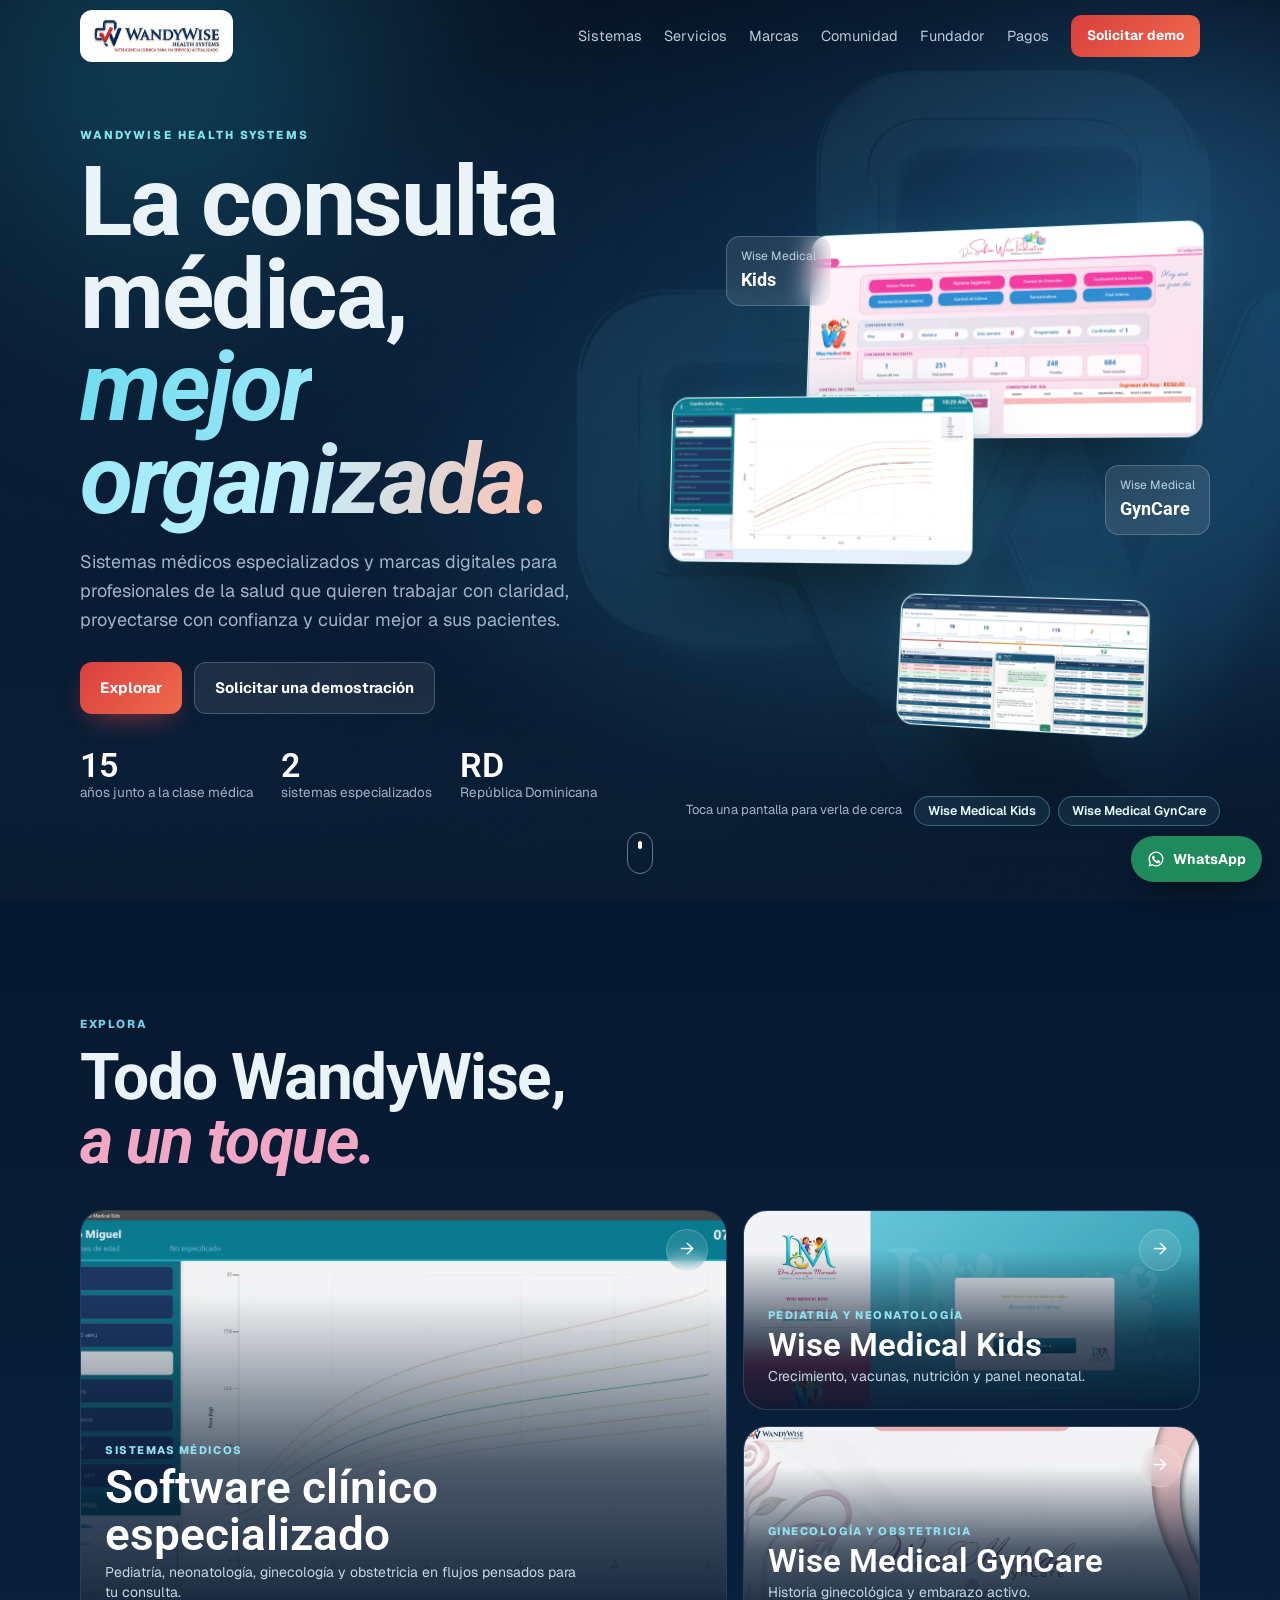
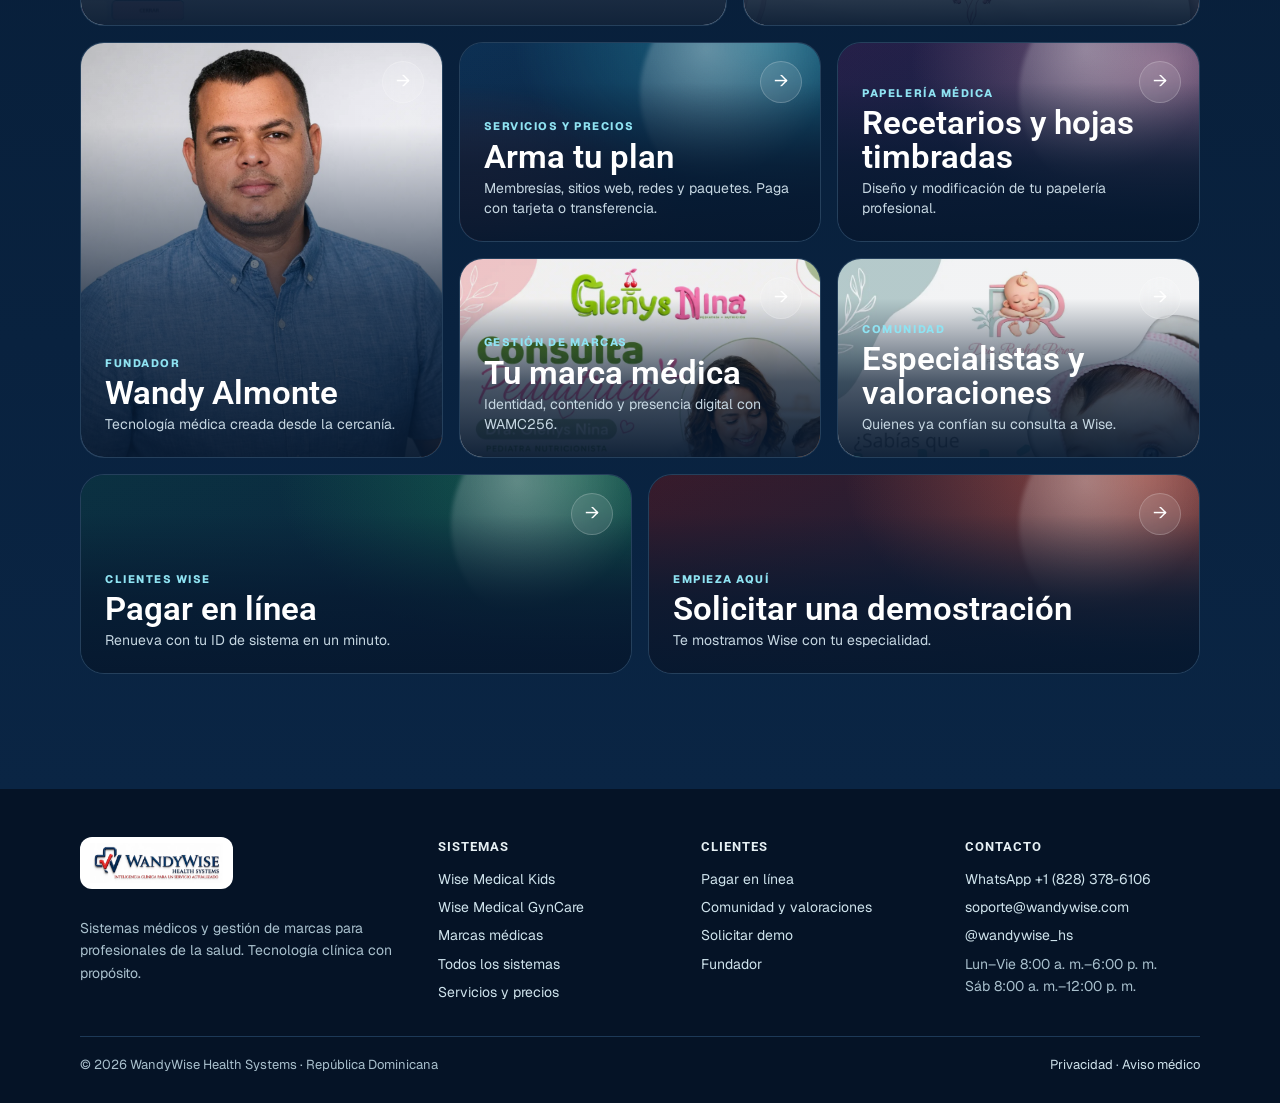
==== commit d37672b6: "Portada: pantallas clicables con visor" ====
--- a/index.html
+++ b/index.html
@@ -18,9 +18,11 @@
 <link rel="preconnect" href="https://fonts.googleapis.com">
 <link rel="preconnect" href="https://fonts.gstatic.com" crossorigin>
 <link rel="stylesheet" href="https://fonts.googleapis.com/css2?family=Geist:wght@300;400;500;600;700;800&family=Geist+Mono:wght@500&family=Roboto:ital,wght@0,400;0,500;0,700;1,500;1,700&display=swap">
-<link rel="stylesheet" href="/assets/site.css?v=20260928">
+<link rel="stylesheet" href="/assets/site.css?v=20260929">
 <link rel="preload" as="image" href="/img/escena/kids-inicio.webp">
-<script type="module" src="/assets/cover3d.js?v=20260928"></script>
+<script type="module" src="/assets/cover3d.js?v=20260929"></script>
+<script type="application/json" id="visor-data">{"kids": {"eyebrow": "Wise Medical Kids", "titulo": "Pediatría, neonatología y nutrición infantil", "intro": "El sistema clínico de WandyWise para pediatras: todo el seguimiento del paciente conectado en un solo lugar.", "slides": [{"src": "/img/visor/kids-inicio.webp", "t": "Inicio del sistema", "d": "Pantalla principal con la identidad de la especialista: accesos a nuevo paciente, consultas, cobros, reclamaciones de seguros, farmacéuticas, chat interno y dashboard de recién nacidos, más los contadores de citas y pacientes del día."}, {"src": "/img/visor/kids-curvas.webp", "t": "Curvas de crecimiento", "d": "Gráficas de talla y peso por edad con percentiles y desviaciones estándar. Se elige el estándar (OMS, CDC, Fenton, INTERGROWTH) y el sistema ubica cada medición del paciente."}, {"src": "/img/visor/kids-info.webp", "t": "Ficha del paciente", "d": "Datos del paciente y de los padres, seguimiento, antecedentes de nacimiento, aseguradora y gráficas de talla/edad y peso/edad con indicadores de IMC, en una sola vista."}, {"src": "/img/visor/kids-resumen.webp", "t": "Resumen histórico del paciente", "d": "Al abrir el expediente, un resumen muestra la última visita, el total de consultas, patrones recurrentes, alergias registradas y alertas como un descenso en los canales de crecimiento."}, {"src": "/img/visor/kids-evolucion.webp", "t": "Evolución nutricional", "d": "Seguimiento visual del peso, la talla y el IMC entre consultas, con trayectoria de Z-scores y velocidad de crecimiento, exportable a PDF."}, {"src": "/img/visor/kids-plan.webp", "t": "Plan de alimentación", "d": "Genera un plan diario según calorías y macronutrientes objetivo, respetando las alergias del expediente. Es una propuesta: la especialista la revisa, ajusta y aprueba antes de imprimir."}, {"src": "/img/visor/doc-indicacion.webp", "t": "Indicación médica", "d": "Receta impresa con el membrete de la especialista: medicamento, presentación y forma de uso de cada indicación.", "doc": true}], "resumen": {"Funciones": ["Historia clínica pediátrica completa, desde el nacimiento hasta la adolescencia.", "Curvas de crecimiento OMS, CDC, Fenton e INTERGROWTH.", "Consulta y evaluación nutricional con antropometría avanzada.", "Indicaciones, laboratorios, certificados y constancias impresos con tu membrete.", "Control de laboratorios con valores de referencia y gráficas de tendencia.", "Agenda, cobros y reclamaciones de seguros."], "Novedades": ["Resumen histórico al abrir el expediente, con alertas de alergias y de crecimiento.", "Plan de alimentación automático que respeta las alergias y la especialista aprueba.", "Evolución nutricional con Z-scores y velocidad de crecimiento.", "Chat interno con la secretaría y dashboard de recién nacidos."], "Comodidades": ["El sistema lleva tu logo, tus colores y tu nombre.", "Inicio con los contadores de citas y pacientes del día.", "Cálculos e interpretaciones automáticas: menos tiempo escribiendo.", "Documentos listos para imprimir desde la misma consulta."], "Seguridad": ["Acceso con usuario y contraseña.", "Licencia activada por equipo con código de activación.", "La información clínica se guarda en la base de datos de tu consultorio.", "Alertas visibles de alergias para prevenir errores de indicación."]}, "link": ["/wise-medical-kids/", "Conocer Wise Medical Kids"], "tema": "kids"}, "gyn": {"eyebrow": "Wise Medical GynCare", "titulo": "Ginecología y obstetricia", "intro": "La historia ginecológica y el seguimiento del embarazo, claros y ordenados para cada consulta.", "slides": [{"src": "/img/visor/gyn-inicio.webp", "t": "Inicio de GynCare", "d": "Panel del día: pacientes, consultas, embarazos activos y partos; citas de hoy, mañana y la semana; control de citas de 30 días, chat con secretaría y consultas recientes con su estado de cobro."}, {"src": "/img/visor/gyn-prenatal.webp", "t": "Control prenatal", "d": "Cada control registra síntomas, signos vitales, evaluación obstétrica (altura uterina, FCF, movimientos fetales, presentación), estudios, diagnóstico y plan, con el historial de controles por semana y riesgo."}, {"src": "/img/visor/gyn-info.webp", "t": "Ficha de la paciente", "d": "Datos generales, contacto y contacto de emergencia, junto a las alertas clínicas, el embarazo activo (FUR y FPP), alergias, medicación y antecedentes siempre visibles."}, {"src": "/img/visor/gyn-registro.webp", "t": "Registro de pacientes", "d": "Alta de la paciente organizada por pestañas: datos generales, antecedentes ginecológicos, obstétricos y generales, contacto de emergencia y seguro médico."}, {"src": "/img/visor/gyn-cita.webp", "t": "Nueva cita", "d": "Agenda rápida: se busca a la paciente, se elige fecha y hora, el motivo y el estado de la cita."}], "resumen": {"Funciones": ["Historia ginecológica y obstétrica completa.", "Control prenatal por semana con evaluación obstétrica y signos vitales.", "Alergias, medicación y antecedentes siempre visibles en la ficha.", "Consultas, indicaciones y estudios en el mismo expediente.", "Agenda de citas, cobros y reclamaciones a ARS."], "Novedades": ["Panel de inicio con embarazos activos, partos y citas de la semana.", "Historial de controles prenatales con semana y nivel de riesgo.", "Chat interno con la secretaría."], "Comodidades": ["Todo en una sola ficha organizada por pestañas.", "FUR, FPP y semanas de embarazo a la vista.", "Citas nuevas en segundos, con búsqueda de la paciente."], "Seguridad": ["Acceso con usuario y contraseña.", "Licencia activada por equipo con código de activación.", "La información clínica se guarda en la base de datos de tu consultorio.", "Alertas clínicas y de alergias en cada consulta."]}, "link": ["/wise-medical-gyncare/", "Conocer Wise Medical GynCare"], "tema": "gyn"}}</script>
+<script src="/assets/visor.js?v=20260929" defer></script>
 </head>
 <body class="is-cover">
 <div class="strip"><div class="wrap">
@@ -50,12 +52,17 @@
       <div class="btns"><a class="btn primary" href="#explorar">Explorar</a><a class="btn glass" href="/demo/">Solicitar una demostración</a></div>
       <ul class="cover-facts"><li><b>15</b> años junto a la clase médica</li><li><b>2</b> sistemas especializados</li><li><b>RD</b> República Dominicana</li></ul>
     </div>
-    <div class="cover-art" data-parallax aria-hidden="true">
-      <img class="s1" src="/img/escena/kids-inicio.webp" alt="" width="1600" height="845" fetchpriority="high">
-      <img class="s2" src="/img/escena/kids-curvas.webp" alt="" width="1280" height="683">
-      <img class="s3" src="/img/escena/gyn-inicio.webp" alt="" width="1600" height="818">
-      <div class="chip c1"><span>Wise Medical</span><b>Kids</b></div>
-      <div class="chip c2"><span>Wise Medical</span><b>GynCare</b></div>
+    <div class="cover-art" data-parallax>
+      <button type="button" class="s1" data-visor="kids" data-slide="kids-inicio" aria-label="Ampliar: inicio de Wise Medical Kids"><img src="/img/escena/kids-inicio.webp" alt="" width="1600" height="845" fetchpriority="high"></button>
+      <button type="button" class="s2" data-visor="kids" data-slide="kids-curvas" aria-label="Ampliar: curvas de crecimiento de Wise Medical Kids"><img src="/img/escena/kids-curvas.webp" alt="" width="1280" height="683"></button>
+      <button type="button" class="s3" data-visor="gyn" data-slide="gyn-inicio" aria-label="Ampliar: inicio de Wise Medical GynCare"><img src="/img/escena/gyn-inicio.webp" alt="" width="1600" height="818"></button>
+      <div class="chip c1" aria-hidden="true"><span>Wise Medical</span><b>Kids</b></div>
+      <div class="chip c2" aria-hidden="true"><span>Wise Medical</span><b>GynCare</b></div>
+    </div>
+    <div class="cover-ver" role="group" aria-label="Ver los sistemas">
+      <span>Toca una pantalla para verla de cerca</span>
+      <button type="button" data-visor="kids" data-slide="kids-inicio">Wise Medical Kids</button>
+      <button type="button" data-visor="gyn" data-slide="gyn-inicio">Wise Medical GynCare</button>
     </div>
   </div>
   <a class="scroll-cue" href="#explorar" aria-label="Explorar las secciones"><span></span></a>
@@ -126,6 +133,6 @@
   <div class="legalrow"><span>© <span id="year">2026</span> WandyWise Health Systems · República Dominicana <span class="visits" hidden>· <b id="visitas">—</b> visitas</span></span><span><a href="/privacidad/">Privacidad</a> · <a href="/aviso-medico/">Aviso médico</a></span></div>
 </div></footer>
 <a class="wa-float" href="https://wa.me/18283786106?text=Hola%2C%20WandyWise%20Health%20Systems.%20Deseo%20informaci%C3%B3n." target="_blank" rel="noopener" aria-label="Escríbenos por WhatsApp"><svg viewBox="0 0 24 24" aria-hidden="true" fill="currentColor"><path d="M12 2a10 10 0 0 0-8.6 15.1L2 22l5-1.3A10 10 0 1 0 12 2Zm0 18.2a8.2 8.2 0 0 1-4.2-1.2l-.3-.2-3 .8.8-2.9-.2-.3A8.2 8.2 0 1 1 12 20.2Zm4.5-6.1c-.2-.1-1.5-.7-1.7-.8s-.4-.1-.6.1-.7.8-.8 1-.3.2-.5.1a6.7 6.7 0 0 1-3.3-2.9c-.3-.4.2-.4.7-1.3a.4.4 0 0 0 0-.4l-.8-1.8c-.2-.5-.4-.4-.6-.4h-.5a1 1 0 0 0-.7.3 3 3 0 0 0-.9 2.2 5.2 5.2 0 0 0 1.1 2.7 11.8 11.8 0 0 0 4.5 4 5.2 5.2 0 0 0 3.2.7 2.7 2.7 0 0 0 1.8-1.3 2.2 2.2 0 0 0 .2-1.3c-.1-.1-.3-.2-.5-.3Z"/></svg><span>WhatsApp</span></a>
-<script src="/assets/site.js?v=20260928" defer></script>
+<script src="/assets/site.js?v=20260929" defer></script>
 </body>
 </html>
--- a/assets/site.css
+++ b/assets/site.css
@@ -697,3 +697,103 @@
 @media (prefers-reduced-motion:reduce){.cover-art img,.cover-art .chip{animation:none!important}.cover-gl{display:none}}
 @media (max-width:980px){.cover-art .chip{display:none}}
 @media (max-width:520px){.cover-facts{flex-wrap:nowrap;gap:14px}.cover-facts li{flex:1 1 0;font-size:12px;line-height:1.3}.cover-facts b{font-size:26px}}
+
+/* Solicitud de acceso a precios */
+#gate-pend{text-align:center;padding:8px 4px 4px}
+#gate-pend .pend-ic svg{width:54px;height:54px;fill:none;stroke:var(--mint-dark);stroke-width:2.4;stroke-linecap:round}
+#gate-pend h4{margin:10px 0 6px;font-size:19px}
+#gate-pend p{color:var(--muted);margin:0 0 16px;font-size:14.5px;line-height:1.5}
+.cta.ghost{background:transparent;color:var(--ink);border:1px solid var(--line);box-shadow:none}
+.cta.ghost:hover{border-color:var(--ink)}
+.pcard2 .add-p[disabled]{background:#1a8f6a;opacity:1;cursor:default}
+.apr .kv2{display:flex;justify-content:space-between;gap:16px;padding:9px 0;border-bottom:1px solid var(--line);font-size:14.5px}
+.apr .kv2 span{color:var(--muted)}
+.apr .kv2 b{text-align:right;word-break:break-word}
+
+/* ===== Funciones interactivas (abren el visor) ===== */
+.feats > .feat-open{all:unset;box-sizing:border-box;display:flex;flex-direction:column;background:var(--card);padding:24px;cursor:pointer;position:relative;transition:background .25s ease}
+.feats > .feat-open h3{font-size:17px;font-weight:600;margin:8px 0 6px;color:var(--ink)}
+.feats > .feat-open .ver{margin-top:auto;padding-top:14px;font-size:13px;font-weight:600;color:var(--mint-dark);display:inline-flex;gap:6px;align-items:center}
+.feats > .feat-open .ver b{transition:transform .25s ease}
+.feats > .feat-open:hover{background:color-mix(in srgb,var(--card) 90%,var(--mint-dark))}
+.feats > .feat-open:hover .ver b{transform:translate(2px,-2px)}
+.feats > .feat-open:focus-visible{outline:2px solid var(--mint-dark);outline-offset:-4px}
+.gyn-page .feats > .feat-open .ver{color:var(--rose)}
+.gyn-page .feats > .feat-open:hover{background:color-mix(in srgb,var(--card) 92%,var(--rose))}
+
+/* ===== Portada: capturas clicables ===== */
+.cover-art > button{position:absolute;padding:0;border:0;background:none;cursor:zoom-in;border-radius:16px}
+.cover-art > button img{position:static;display:block;width:100%;height:auto;border-radius:16px}
+.cover-art > button:hover img{border-color:rgba(127,230,238,.7)}
+.cover-art > button:focus-visible{outline:2px solid #7fe6ee;outline-offset:4px}
+.cover-ver{grid-column:2;justify-self:end;display:flex;flex-wrap:wrap;gap:8px;align-items:center;justify-content:flex-end;font-size:13px;color:var(--muted-on-dark);margin-top:-8px;position:relative;z-index:2}
+.cover-ver span{margin-right:4px}
+.cover-ver button{font-weight:600;font-size:12.5px;line-height:1;font-family:inherit;color:#e8fbff;background:rgba(127,230,238,.08);border:1px solid rgba(127,230,238,.35);border-radius:999px;padding:8px 13px;cursor:pointer;transition:background .2s,border-color .2s}
+.cover-ver button:hover{background:rgba(127,230,238,.18);border-color:rgba(127,230,238,.7)}
+.cover-ver button:focus-visible{outline:2px solid #7fe6ee;outline-offset:3px}
+.cover.gl-hover{cursor:zoom-in}
+@media (max-width:980px){.cover-ver{grid-column:1;justify-self:start;justify-content:flex-start;margin-top:-12px}}
+
+/* ===== Visor ===== */
+html.visor-abierto{overflow:hidden}
+dialog.visor{--vz-acc:#7fe6ee;position:fixed;inset:0;width:100%;height:100%;max-width:none;max-height:none;margin:0;padding:clamp(0px,3vw,36px);border:0;background:transparent;color:#e8f1f7;display:none;place-items:center}
+dialog.visor[open]{display:grid;animation:vz-in .28s ease both}
+dialog.visor[data-tema="gyn"]{--vz-acc:#f2a7c4}
+dialog.visor::backdrop{background:rgba(3,12,26,.78);backdrop-filter:blur(8px);-webkit-backdrop-filter:blur(8px)}
+@keyframes vz-in{from{opacity:0;transform:scale(.985)}}
+.vz-shell{width:min(1360px,100%);height:min(860px,100%);display:grid;grid-template-columns:minmax(0,1.65fr) minmax(320px,1fr);background:linear-gradient(160deg,#0b2644,#061a33 60%);border:1px solid rgba(127,230,238,.18);border-radius:22px;overflow:hidden;box-shadow:0 40px 120px -30px rgba(0,0,0,.8)}
+.vz-stage{position:relative;display:grid;grid-template-rows:1fr auto auto;min-height:0;background:radial-gradient(80% 70% at 50% 40%,rgba(80,190,215,.12),transparent 70%),#051428}
+.vz-view{position:relative;min-height:0;overflow:hidden;display:grid;place-items:center;padding:clamp(14px,2.4vw,30px);cursor:zoom-in;outline:none}
+.vz-view:focus-visible{box-shadow:inset 0 0 0 2px var(--vz-acc)}
+.vz-img{max-width:100%;max-height:100%;width:auto;height:auto;object-fit:contain;border-radius:10px;box-shadow:0 30px 70px -25px rgba(0,0,0,.9),0 0 0 1px rgba(127,230,238,.22);transition:transform .35s cubic-bezier(.2,.8,.2,1),opacity .16s ease;background:#fff}
+.vz-img.sale{opacity:0}
+.vz-view.doc .vz-img{border-radius:4px;box-shadow:0 30px 70px -25px rgba(0,0,0,.9)}
+.vz-view.zoom{cursor:zoom-out}
+.vz-view.zoom .vz-img{transform:scale(2.2);transition:transform .35s cubic-bezier(.2,.8,.2,1)}
+.vz-nav{position:absolute;top:calc(50% - 60px);width:46px;height:46px;border-radius:50%;border:1px solid rgba(255,255,255,.22);background:rgba(6,24,47,.72);color:#fff;font-size:28px;line-height:1;cursor:pointer;display:grid;place-items:center;backdrop-filter:blur(6px);transition:background .2s,border-color .2s}
+.vz-nav:hover{background:rgba(6,24,47,.92);border-color:var(--vz-acc)}
+.vz-nav.prev{left:14px}.vz-nav.next{right:14px}
+.vz-nav[hidden]{display:none}
+.vz-bar{display:flex;justify-content:space-between;align-items:center;padding:0 20px 8px;font-size:12px;color:#8fb0c6}
+.vz-count{font:500 12px "Geist Mono",ui-monospace,monospace;letter-spacing:.08em;color:var(--vz-acc)}
+.vz-thumbs{display:flex;gap:10px;overflow-x:auto;padding:4px 20px 18px;scrollbar-width:thin}
+.vz-thumbs[hidden]{display:none}
+.vz-thumbs button{flex:0 0 132px;display:flex;flex-direction:column;gap:6px;padding:0;border:0;background:none;color:#9fb6c6;font-weight:500;font-size:11.5px;line-height:1.25;font-family:inherit;text-align:left;cursor:pointer;opacity:.72;transition:opacity .2s}
+.vz-thumbs button img{width:132px;height:74px;object-fit:cover;object-position:top;border-radius:8px;border:1px solid rgba(255,255,255,.14);background:#fff}
+.vz-thumbs button[aria-selected="true"]{opacity:1;color:#fff}
+.vz-thumbs button[aria-selected="true"] img{border-color:var(--vz-acc);box-shadow:0 0 0 2px var(--vz-acc)}
+.vz-thumbs button:hover{opacity:1}
+.vz-info{position:relative;overflow-y:auto;padding:34px 32px 28px;border-left:1px solid rgba(255,255,255,.08);display:flex;flex-direction:column;gap:18px}
+.vz-close{position:absolute;top:14px;right:14px;width:40px;height:40px;border-radius:50%;border:1px solid rgba(255,255,255,.18);background:rgba(255,255,255,.04);color:#fff;font-size:24px;line-height:1;cursor:pointer}
+.vz-close:hover{border-color:var(--vz-acc)}
+.vz-eyebrow{margin:0;font-size:12px;letter-spacing:.16em;text-transform:uppercase;color:var(--vz-acc);padding-right:44px}
+.vz-title{margin:-6px 0 0;font-family:var(--serif);font-weight:700;font-size:clamp(24px,2.4vw,32px);line-height:1.1;color:#fff;letter-spacing:-.02em}
+.vz-intro{margin:-6px 0 0;color:#a9c0d2;font-size:14.5px;line-height:1.55}
+.vz-now{padding:16px 18px;border-radius:14px;background:rgba(127,230,238,.06);border:1px solid rgba(127,230,238,.18)}
+dialog.visor[data-tema="gyn"] .vz-now{background:rgba(242,167,196,.07);border-color:rgba(242,167,196,.24)}
+.vz-label{font-size:11px;letter-spacing:.14em;text-transform:uppercase;color:var(--vz-acc)}
+.vz-st{margin:6px 0 4px;font-size:17px;color:#fff}
+.vz-sd{margin:0;color:#c4d5e2;font-size:14px;line-height:1.55}
+.vz-tabs{display:flex;flex-wrap:wrap;gap:6px;margin-bottom:12px}
+.vz-tabs button{font-weight:600;font-size:12.5px;line-height:1;font-family:inherit;padding:8px 12px;border-radius:999px;border:1px solid rgba(255,255,255,.16);background:transparent;color:#bcd0de;cursor:pointer}
+.vz-tabs button[aria-selected="true"]{background:var(--vz-acc);border-color:var(--vz-acc);color:#06182f}
+.vz-list{list-style:none;margin:0;padding:0;display:grid;gap:9px}
+.vz-list li{position:relative;padding-left:24px;font-size:14px;line-height:1.5;color:#d6e3ec}
+.vz-list li::before{content:"";position:absolute;left:2px;top:.45em;width:12px;height:7px;border-left:2px solid var(--vz-acc);border-bottom:2px solid var(--vz-acc);transform:rotate(-45deg)}
+.vz-cta{margin-top:auto;display:flex;flex-wrap:wrap;gap:10px;padding-top:6px}
+.vz-cta .btn{font-size:14px;padding:11px 16px}
+.vz-cta .btn.ghost{color:#fff;border-color:rgba(255,255,255,.3);background:rgba(255,255,255,.04)}
+@media (max-width:900px){
+  dialog.visor{padding:0}
+  .vz-shell{height:100%;border-radius:0;grid-template-columns:1fr;grid-template-rows:auto 1fr;overflow-y:auto}
+  .vz-stage{height:min(58vh,480px)}
+  .vz-info{overflow:visible;border-left:0;border-top:1px solid rgba(255,255,255,.08);padding:24px 20px 28px}
+  .vz-nav{width:40px;height:40px;top:calc(50% - 56px)}
+  .vz-thumbs button{flex-basis:104px}.vz-thumbs button img{width:104px;height:58px}
+  .vz-hint{display:none}
+}
+@media (prefers-reduced-motion:reduce){dialog.visor[open]{animation:none}.vz-img,.vz-view.zoom .vz-img{transition:none}}
+@media (max-width:900px){.vz-close{position:fixed;top:12px;right:12px;z-index:5;background:rgba(6,24,47,.85)}}
+
+.vz-thumbs button span{display:block;white-space:nowrap;overflow:hidden;text-overflow:ellipsis;max-width:100%}
+@media (min-width:981px){.cover-ver{position:absolute;right:0;bottom:-22px;margin:0;flex-wrap:nowrap;white-space:nowrap}}
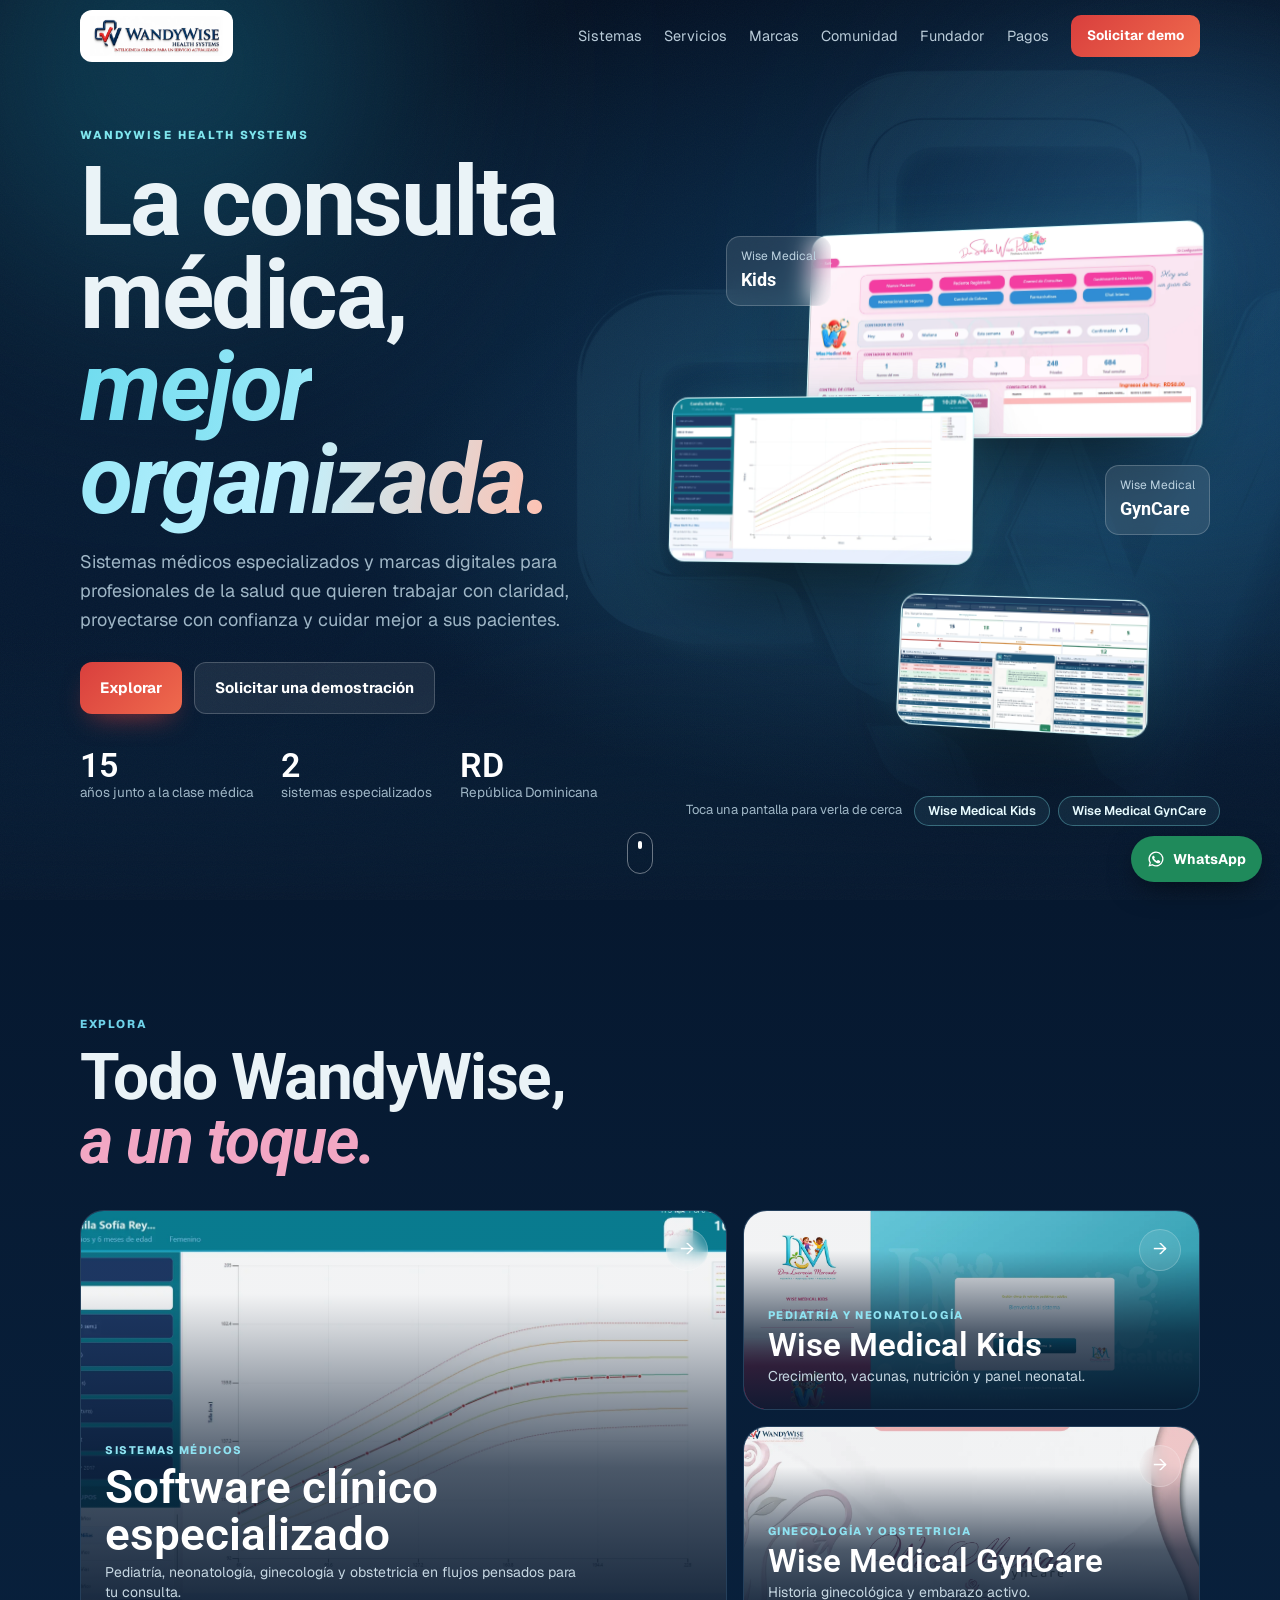
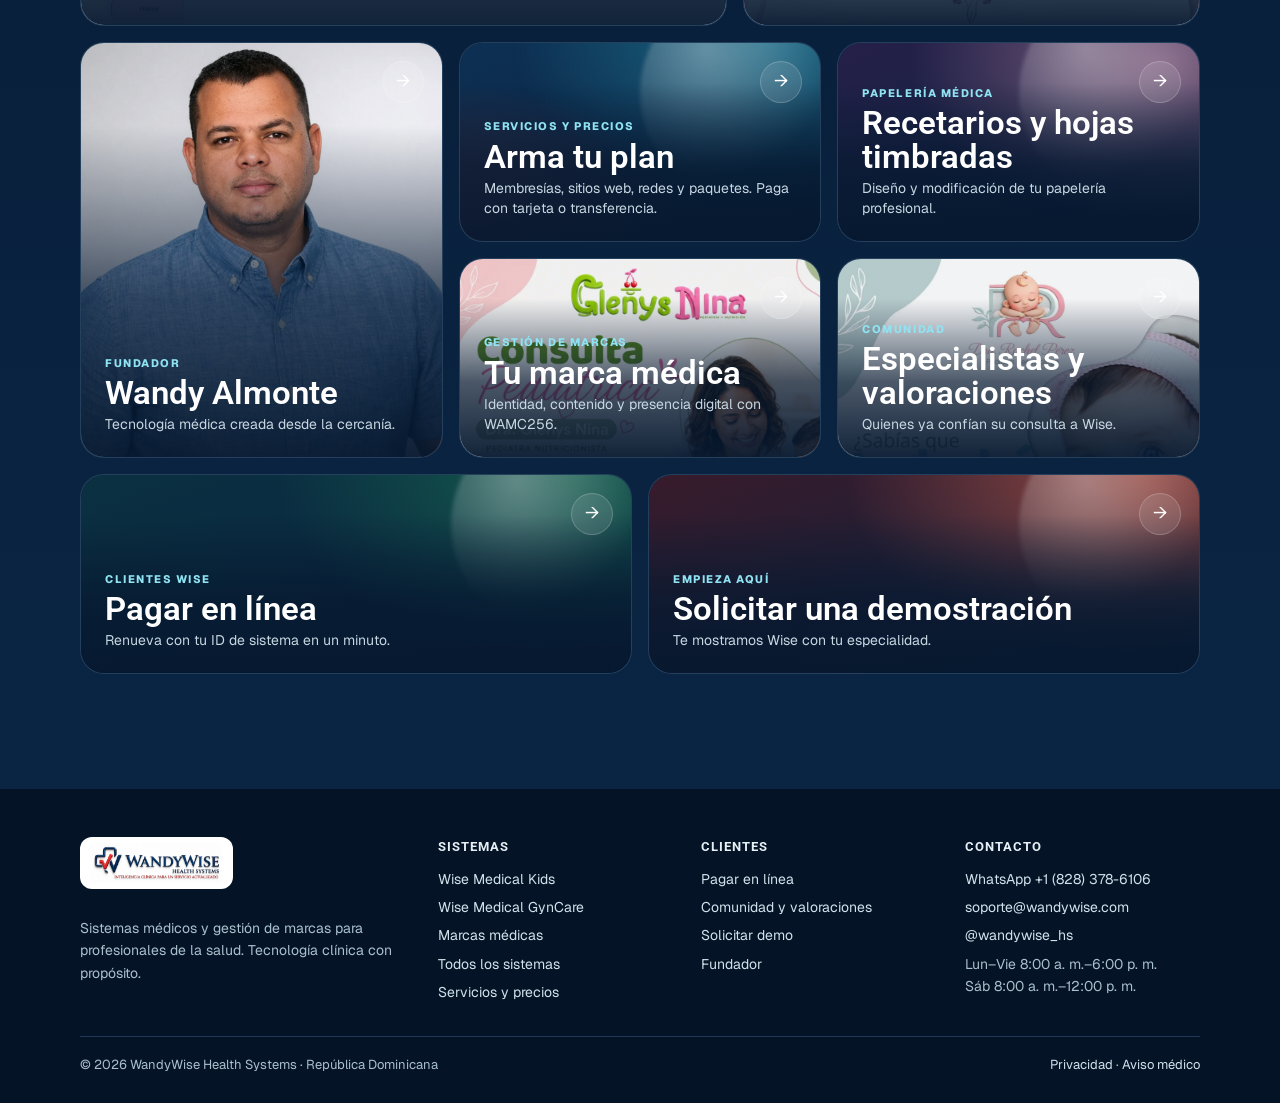
==== commit 86b51d87: "Portada: visor con imágenes nuevas" ====
--- a/index.html
+++ b/index.html
@@ -18,11 +18,11 @@
 <link rel="preconnect" href="https://fonts.googleapis.com">
 <link rel="preconnect" href="https://fonts.gstatic.com" crossorigin>
 <link rel="stylesheet" href="https://fonts.googleapis.com/css2?family=Geist:wght@300;400;500;600;700;800&family=Geist+Mono:wght@500&family=Roboto:ital,wght@0,400;0,500;0,700;1,500;1,700&display=swap">
-<link rel="stylesheet" href="/assets/site.css?v=20260929">
+<link rel="stylesheet" href="/assets/site.css?v=20260930">
 <link rel="preload" as="image" href="/img/escena/kids-inicio.webp">
-<script type="module" src="/assets/cover3d.js?v=20260929"></script>
-<script type="application/json" id="visor-data">{"kids": {"eyebrow": "Wise Medical Kids", "titulo": "Pediatría, neonatología y nutrición infantil", "intro": "El sistema clínico de WandyWise para pediatras: todo el seguimiento del paciente conectado en un solo lugar.", "slides": [{"src": "/img/visor/kids-inicio.webp", "t": "Inicio del sistema", "d": "Pantalla principal con la identidad de la especialista: accesos a nuevo paciente, consultas, cobros, reclamaciones de seguros, farmacéuticas, chat interno y dashboard de recién nacidos, más los contadores de citas y pacientes del día."}, {"src": "/img/visor/kids-curvas.webp", "t": "Curvas de crecimiento", "d": "Gráficas de talla y peso por edad con percentiles y desviaciones estándar. Se elige el estándar (OMS, CDC, Fenton, INTERGROWTH) y el sistema ubica cada medición del paciente."}, {"src": "/img/visor/kids-info.webp", "t": "Ficha del paciente", "d": "Datos del paciente y de los padres, seguimiento, antecedentes de nacimiento, aseguradora y gráficas de talla/edad y peso/edad con indicadores de IMC, en una sola vista."}, {"src": "/img/visor/kids-resumen.webp", "t": "Resumen histórico del paciente", "d": "Al abrir el expediente, un resumen muestra la última visita, el total de consultas, patrones recurrentes, alergias registradas y alertas como un descenso en los canales de crecimiento."}, {"src": "/img/visor/kids-evolucion.webp", "t": "Evolución nutricional", "d": "Seguimiento visual del peso, la talla y el IMC entre consultas, con trayectoria de Z-scores y velocidad de crecimiento, exportable a PDF."}, {"src": "/img/visor/kids-plan.webp", "t": "Plan de alimentación", "d": "Genera un plan diario según calorías y macronutrientes objetivo, respetando las alergias del expediente. Es una propuesta: la especialista la revisa, ajusta y aprueba antes de imprimir."}, {"src": "/img/visor/doc-indicacion.webp", "t": "Indicación médica", "d": "Receta impresa con el membrete de la especialista: medicamento, presentación y forma de uso de cada indicación.", "doc": true}], "resumen": {"Funciones": ["Historia clínica pediátrica completa, desde el nacimiento hasta la adolescencia.", "Curvas de crecimiento OMS, CDC, Fenton e INTERGROWTH.", "Consulta y evaluación nutricional con antropometría avanzada.", "Indicaciones, laboratorios, certificados y constancias impresos con tu membrete.", "Control de laboratorios con valores de referencia y gráficas de tendencia.", "Agenda, cobros y reclamaciones de seguros."], "Novedades": ["Resumen histórico al abrir el expediente, con alertas de alergias y de crecimiento.", "Plan de alimentación automático que respeta las alergias y la especialista aprueba.", "Evolución nutricional con Z-scores y velocidad de crecimiento.", "Chat interno con la secretaría y dashboard de recién nacidos."], "Comodidades": ["El sistema lleva tu logo, tus colores y tu nombre.", "Inicio con los contadores de citas y pacientes del día.", "Cálculos e interpretaciones automáticas: menos tiempo escribiendo.", "Documentos listos para imprimir desde la misma consulta."], "Seguridad": ["Acceso con usuario y contraseña.", "Licencia activada por equipo con código de activación.", "La información clínica se guarda en la base de datos de tu consultorio.", "Alertas visibles de alergias para prevenir errores de indicación."]}, "link": ["/wise-medical-kids/", "Conocer Wise Medical Kids"], "tema": "kids"}, "gyn": {"eyebrow": "Wise Medical GynCare", "titulo": "Ginecología y obstetricia", "intro": "La historia ginecológica y el seguimiento del embarazo, claros y ordenados para cada consulta.", "slides": [{"src": "/img/visor/gyn-inicio.webp", "t": "Inicio de GynCare", "d": "Panel del día: pacientes, consultas, embarazos activos y partos; citas de hoy, mañana y la semana; control de citas de 30 días, chat con secretaría y consultas recientes con su estado de cobro."}, {"src": "/img/visor/gyn-prenatal.webp", "t": "Control prenatal", "d": "Cada control registra síntomas, signos vitales, evaluación obstétrica (altura uterina, FCF, movimientos fetales, presentación), estudios, diagnóstico y plan, con el historial de controles por semana y riesgo."}, {"src": "/img/visor/gyn-info.webp", "t": "Ficha de la paciente", "d": "Datos generales, contacto y contacto de emergencia, junto a las alertas clínicas, el embarazo activo (FUR y FPP), alergias, medicación y antecedentes siempre visibles."}, {"src": "/img/visor/gyn-registro.webp", "t": "Registro de pacientes", "d": "Alta de la paciente organizada por pestañas: datos generales, antecedentes ginecológicos, obstétricos y generales, contacto de emergencia y seguro médico."}, {"src": "/img/visor/gyn-cita.webp", "t": "Nueva cita", "d": "Agenda rápida: se busca a la paciente, se elige fecha y hora, el motivo y el estado de la cita."}], "resumen": {"Funciones": ["Historia ginecológica y obstétrica completa.", "Control prenatal por semana con evaluación obstétrica y signos vitales.", "Alergias, medicación y antecedentes siempre visibles en la ficha.", "Consultas, indicaciones y estudios en el mismo expediente.", "Agenda de citas, cobros y reclamaciones a ARS."], "Novedades": ["Panel de inicio con embarazos activos, partos y citas de la semana.", "Historial de controles prenatales con semana y nivel de riesgo.", "Chat interno con la secretaría."], "Comodidades": ["Todo en una sola ficha organizada por pestañas.", "FUR, FPP y semanas de embarazo a la vista.", "Citas nuevas en segundos, con búsqueda de la paciente."], "Seguridad": ["Acceso con usuario y contraseña.", "Licencia activada por equipo con código de activación.", "La información clínica se guarda en la base de datos de tu consultorio.", "Alertas clínicas y de alergias en cada consulta."]}, "link": ["/wise-medical-gyncare/", "Conocer Wise Medical GynCare"], "tema": "gyn"}}</script>
-<script src="/assets/visor.js?v=20260929" defer></script>
+<script type="module" src="/assets/cover3d.js?v=20260930"></script>
+<script type="application/json" id="visor-data">{"kids": {"eyebrow": "Wise Medical Kids", "titulo": "Pediatría, neonatología y nutrición infantil", "intro": "El sistema clínico de WandyWise para pediatras: todo el seguimiento del paciente conectado en un solo lugar.", "slides": [{"src": "/img/visor/kids-inicio.webp", "t": "Inicio del sistema", "d": "Pantalla principal con la identidad de la especialista: accesos a nuevo paciente, consultas, cobros, reclamaciones de seguros, farmacéuticas, chat interno y dashboard de recién nacidos, más los contadores de citas y pacientes del día.", "mock": true}, {"src": "/img/visor/kids-acceso.webp", "t": "Acceso personalizado", "d": "La pantalla de entrada lleva el logo, el nombre y los colores de cada especialista. Desde aquí se entra al sistema, se contacta a soporte y se activa la licencia.", "mock": true}, {"src": "/img/visor/kids-curvas.webp", "t": "Curvas de crecimiento", "d": "Gráficas de talla y peso por edad con percentiles y desviaciones estándar. Se elige el estándar (OMS, CDC, Fenton, INTERGROWTH) y el sistema ubica cada medición del paciente."}, {"src": "/img/visor/kids-info.webp", "t": "Ficha del paciente", "d": "Datos del paciente y de los padres, seguimiento, antecedentes de nacimiento, aseguradora y gráficas de talla/edad y peso/edad con indicadores de IMC, en una sola vista.", "mock": true}, {"src": "/img/visor/kids-resumen.webp", "t": "Resumen histórico del paciente", "d": "Al abrir el expediente, un resumen muestra la última visita, el total de consultas, patrones recurrentes, alergias registradas y alertas como un descenso en los canales de crecimiento.", "mock": true}, {"src": "/img/visor/kids-neonatal.webp", "t": "Dashboard neonatal", "d": "Estadísticas del módulo de recién nacidos por período: altas neonatales, ictericia significativa, pacientes en fototerapia y seguimientos EXPREMIE, con distribución del peso al nacer, ictericia por grado, referimientos por especialidad y promedios de bilirrubina y horas de fototerapia.", "mock": true}, {"src": "/img/visor/kids-vacunas.webp", "t": "Aplicación de vacunas", "d": "Se marcan las vacunas a aplicar, quién las aplica y la fecha. El historial muestra cada vacuna con la edad del paciente al aplicarla y la dosis, y se puede imprimir o registrar vacunas anteriores."}, {"src": "/img/visor/kids-evolucion.webp", "t": "Evolución nutricional", "d": "Seguimiento visual del peso, la talla y el IMC entre consultas, con trayectoria de Z-scores y velocidad de crecimiento, exportable a PDF."}, {"src": "/img/visor/kids-plan.webp", "t": "Plan de alimentación", "d": "Genera un plan diario según calorías y macronutrientes objetivo, respetando las alergias del expediente. Es una propuesta: la especialista la revisa, ajusta y aprueba antes de imprimir."}, {"src": "/img/visor/doc-indicacion.webp", "t": "Indicación médica", "d": "Receta impresa con el membrete de la especialista: medicamento, presentación y forma de uso de cada indicación.", "doc": true}], "resumen": {"Funciones": ["Historia clínica pediátrica completa, desde el nacimiento hasta la adolescencia.", "Curvas de crecimiento OMS, CDC, Fenton e INTERGROWTH.", "Consulta y evaluación nutricional con antropometría avanzada.", "Indicaciones, laboratorios, certificados y constancias impresos con tu membrete.", "Control de laboratorios con valores de referencia y gráficas de tendencia.", "Registro de vacunas con historial por edad y dosis.", "Agenda, cobros y reclamaciones de seguros."], "Novedades": ["Resumen histórico al abrir el expediente, con alertas de alergias y de crecimiento.", "Plan de alimentación automático que respeta las alergias y la especialista aprueba.", "Evolución nutricional con Z-scores y velocidad de crecimiento.", "Dashboard neonatal: altas, ictericia, fototerapia y seguimiento EXPREMIE.", "Chat interno con la secretaría."], "Comodidades": ["El sistema lleva tu logo, tus colores y tu nombre.", "Inicio con los contadores de citas y pacientes del día.", "Cálculos e interpretaciones automáticas: menos tiempo escribiendo.", "Documentos listos para imprimir desde la misma consulta."], "Seguridad": ["Acceso con usuario y contraseña.", "Licencia activada por equipo con código de activación.", "La información clínica se guarda en la base de datos de tu consultorio.", "Alertas visibles de alergias para prevenir errores de indicación."]}, "link": ["/wise-medical-kids/", "Conocer Wise Medical Kids"], "tema": "kids"}, "gyn": {"eyebrow": "Wise Medical GynCare", "titulo": "Ginecología y obstetricia", "intro": "La historia ginecológica y el seguimiento del embarazo, claros y ordenados para cada consulta.", "slides": [{"src": "/img/visor/gyn-inicio.webp", "t": "Inicio de GynCare", "d": "Panel del día: pacientes, consultas, embarazos activos y partos; citas de hoy, mañana y la semana; control de citas de 30 días, chat con secretaría y consultas recientes con su estado de cobro."}, {"src": "/img/visor/gyn-prenatal.webp", "t": "Control prenatal", "d": "Cada control registra síntomas, signos vitales, evaluación obstétrica (altura uterina, FCF, movimientos fetales, presentación), estudios, diagnóstico y plan, con el historial de controles por semana y riesgo."}, {"src": "/img/visor/gyn-info.webp", "t": "Ficha de la paciente", "d": "Datos generales, contacto y contacto de emergencia, junto a las alertas clínicas, el embarazo activo (FUR y FPP), alergias, medicación y antecedentes siempre visibles."}, {"src": "/img/visor/gyn-labs.webp", "t": "Laboratorios", "d": "Resultados por panel con valor, unidad, rango de referencia y estado (normal o fuera de rango), observaciones, historial de resultados anteriores y gráfica de tendencia."}, {"src": "/img/visor/gyn-receta.webp", "t": "Indicación médica", "d": "Receta impresa con el membrete de la especialista: medicamentos, forma de uso y notas para la paciente.", "doc": true}, {"src": "/img/visor/gyn-registro.webp", "t": "Registro de pacientes", "d": "Alta de la paciente organizada por pestañas: datos generales, antecedentes ginecológicos, obstétricos y generales, contacto de emergencia y seguro médico."}, {"src": "/img/visor/gyn-cita.webp", "t": "Nueva cita", "d": "Agenda rápida: se busca a la paciente, se elige fecha y hora, el motivo y el estado de la cita."}], "resumen": {"Funciones": ["Historia ginecológica y obstétrica completa.", "Control prenatal por semana con evaluación obstétrica y signos vitales.", "Alergias, medicación y antecedentes siempre visibles en la ficha.", "Consultas, indicaciones y estudios en el mismo expediente.", "Agenda de citas, cobros y reclamaciones a ARS."], "Novedades": ["Panel de inicio con embarazos activos, partos y citas de la semana.", "Historial de controles prenatales con semana y nivel de riesgo.", "Chat interno con la secretaría."], "Comodidades": ["Todo en una sola ficha organizada por pestañas.", "FUR, FPP y semanas de embarazo a la vista.", "Citas nuevas en segundos, con búsqueda de la paciente."], "Seguridad": ["Acceso con usuario y contraseña.", "Licencia activada por equipo con código de activación.", "La información clínica se guarda en la base de datos de tu consultorio.", "Alertas clínicas y de alergias en cada consulta."]}, "link": ["/wise-medical-gyncare/", "Conocer Wise Medical GynCare"], "tema": "gyn"}}</script>
+<script src="/assets/visor.js?v=20260930" defer></script>
 </head>
 <body class="is-cover">
 <div class="strip"><div class="wrap">
@@ -133,6 +133,6 @@
   <div class="legalrow"><span>© <span id="year">2026</span> WandyWise Health Systems · República Dominicana <span class="visits" hidden>· <b id="visitas">—</b> visitas</span></span><span><a href="/privacidad/">Privacidad</a> · <a href="/aviso-medico/">Aviso médico</a></span></div>
 </div></footer>
 <a class="wa-float" href="https://wa.me/18283786106?text=Hola%2C%20WandyWise%20Health%20Systems.%20Deseo%20informaci%C3%B3n." target="_blank" rel="noopener" aria-label="Escríbenos por WhatsApp"><svg viewBox="0 0 24 24" aria-hidden="true" fill="currentColor"><path d="M12 2a10 10 0 0 0-8.6 15.1L2 22l5-1.3A10 10 0 1 0 12 2Zm0 18.2a8.2 8.2 0 0 1-4.2-1.2l-.3-.2-3 .8.8-2.9-.2-.3A8.2 8.2 0 1 1 12 20.2Zm4.5-6.1c-.2-.1-1.5-.7-1.7-.8s-.4-.1-.6.1-.7.8-.8 1-.3.2-.5.1a6.7 6.7 0 0 1-3.3-2.9c-.3-.4.2-.4.7-1.3a.4.4 0 0 0 0-.4l-.8-1.8c-.2-.5-.4-.4-.6-.4h-.5a1 1 0 0 0-.7.3 3 3 0 0 0-.9 2.2 5.2 5.2 0 0 0 1.1 2.7 11.8 11.8 0 0 0 4.5 4 5.2 5.2 0 0 0 3.2.7 2.7 2.7 0 0 0 1.8-1.3 2.2 2.2 0 0 0 .2-1.3c-.1-.1-.3-.2-.5-.3Z"/></svg><span>WhatsApp</span></a>
-<script src="/assets/site.js?v=20260929" defer></script>
+<script src="/assets/site.js?v=20260930" defer></script>
 </body>
 </html>
--- a/assets/site.css
+++ b/assets/site.css
@@ -797,3 +797,6 @@
 
 .vz-thumbs button span{display:block;white-space:nowrap;overflow:hidden;text-overflow:ellipsis;max-width:100%}
 @media (min-width:981px){.cover-ver{position:absolute;right:0;bottom:-22px;margin:0;flex-wrap:nowrap;white-space:nowrap}}
+.vz-view.is-mock .vz-img{background:transparent;box-shadow:none;border-radius:14px}
+.vz-thumbs button{width:132px;min-width:0}
+@media (max-width:900px){.vz-thumbs button{width:104px}}
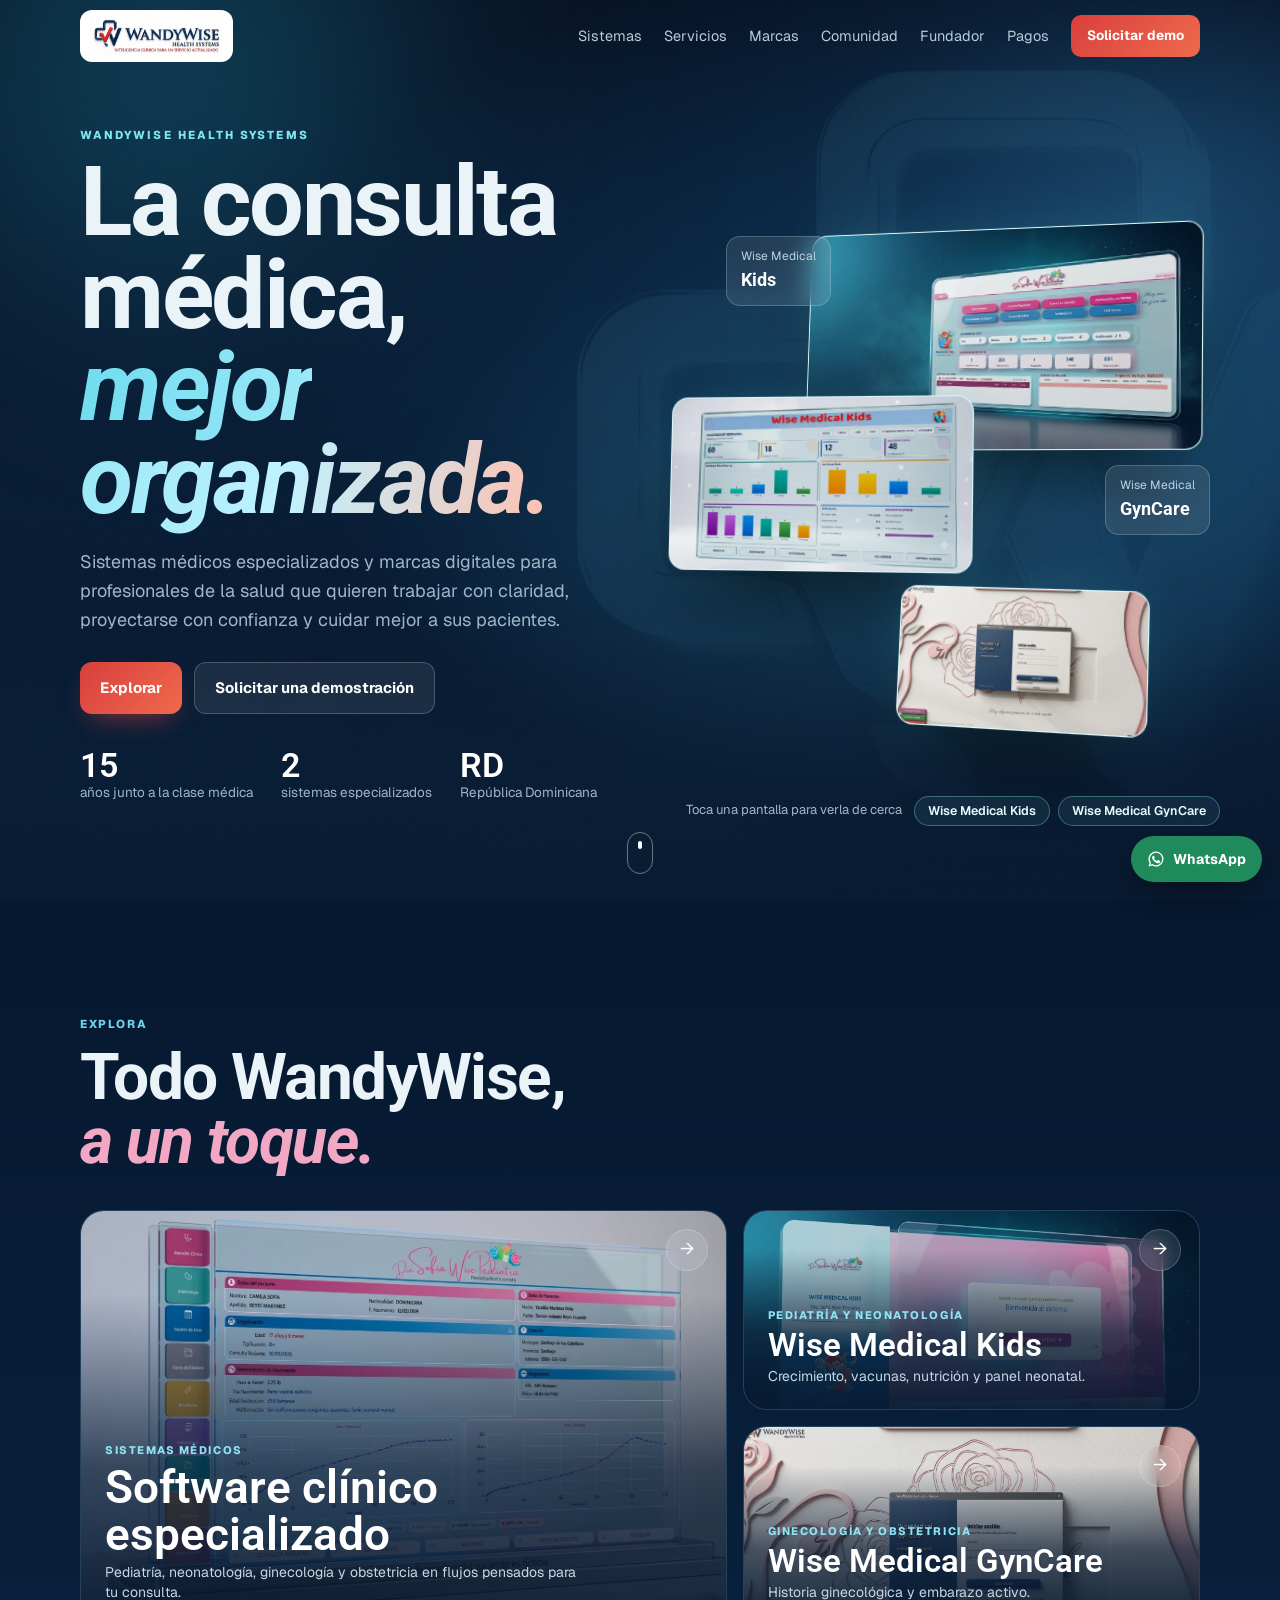
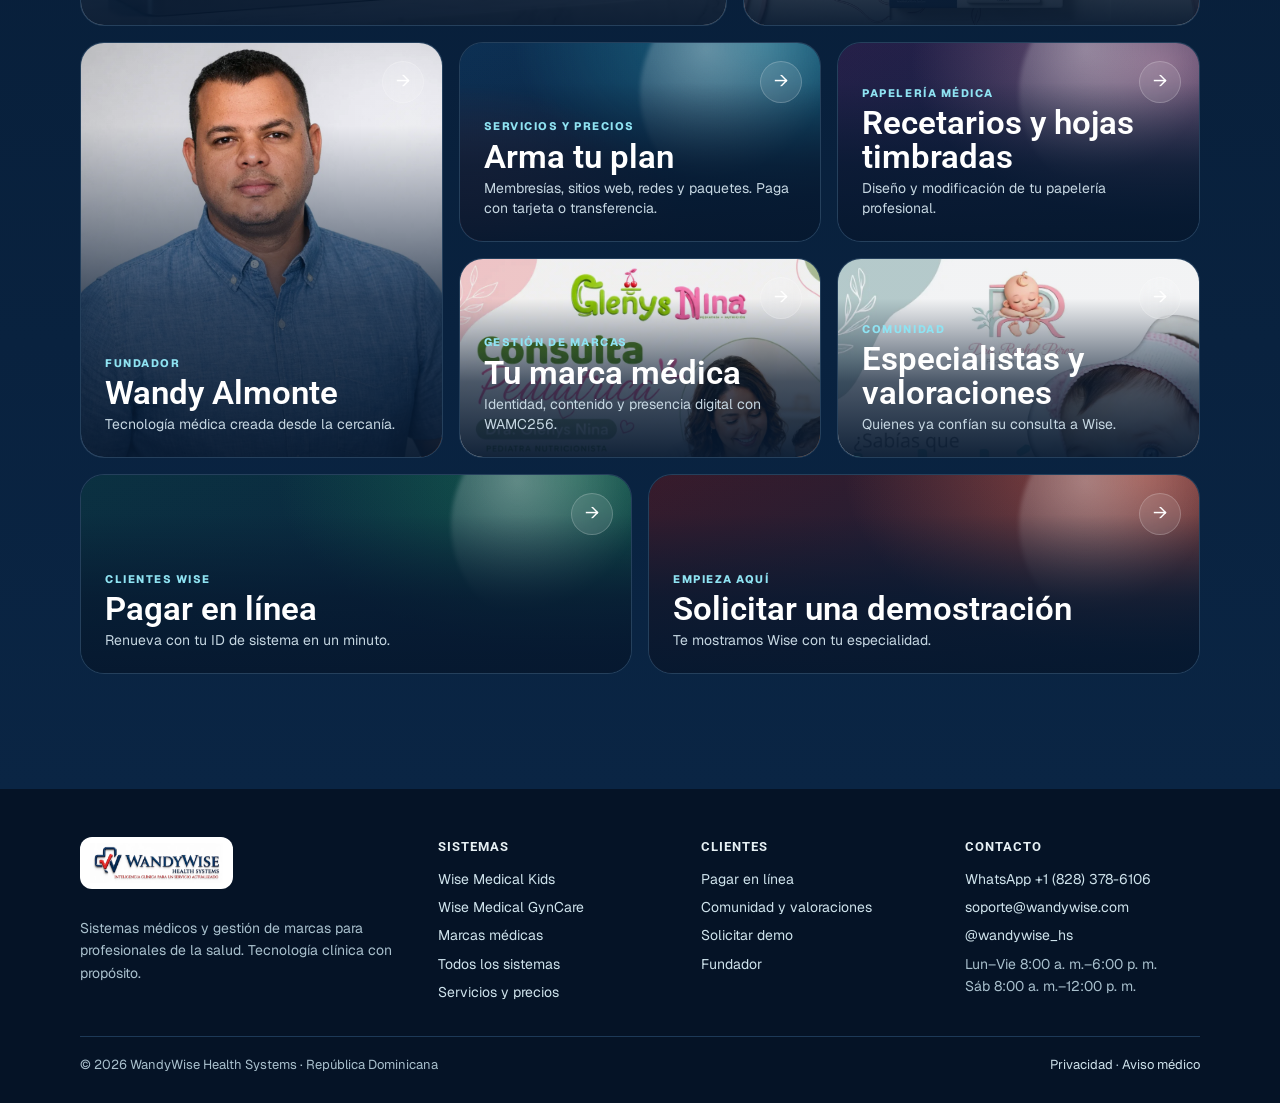
==== commit 38585675: "Portada: imágenes nuevas en escena y tarjetas" ====
--- a/index.html
+++ b/index.html
@@ -18,11 +18,11 @@
 <link rel="preconnect" href="https://fonts.googleapis.com">
 <link rel="preconnect" href="https://fonts.gstatic.com" crossorigin>
 <link rel="stylesheet" href="https://fonts.googleapis.com/css2?family=Geist:wght@300;400;500;600;700;800&family=Geist+Mono:wght@500&family=Roboto:ital,wght@0,400;0,500;0,700;1,500;1,700&display=swap">
-<link rel="stylesheet" href="/assets/site.css?v=20260930">
-<link rel="preload" as="image" href="/img/escena/kids-inicio.webp">
-<script type="module" src="/assets/cover3d.js?v=20260930"></script>
-<script type="application/json" id="visor-data">{"kids": {"eyebrow": "Wise Medical Kids", "titulo": "Pediatría, neonatología y nutrición infantil", "intro": "El sistema clínico de WandyWise para pediatras: todo el seguimiento del paciente conectado en un solo lugar.", "slides": [{"src": "/img/visor/kids-inicio.webp", "t": "Inicio del sistema", "d": "Pantalla principal con la identidad de la especialista: accesos a nuevo paciente, consultas, cobros, reclamaciones de seguros, farmacéuticas, chat interno y dashboard de recién nacidos, más los contadores de citas y pacientes del día.", "mock": true}, {"src": "/img/visor/kids-acceso.webp", "t": "Acceso personalizado", "d": "La pantalla de entrada lleva el logo, el nombre y los colores de cada especialista. Desde aquí se entra al sistema, se contacta a soporte y se activa la licencia.", "mock": true}, {"src": "/img/visor/kids-curvas.webp", "t": "Curvas de crecimiento", "d": "Gráficas de talla y peso por edad con percentiles y desviaciones estándar. Se elige el estándar (OMS, CDC, Fenton, INTERGROWTH) y el sistema ubica cada medición del paciente."}, {"src": "/img/visor/kids-info.webp", "t": "Ficha del paciente", "d": "Datos del paciente y de los padres, seguimiento, antecedentes de nacimiento, aseguradora y gráficas de talla/edad y peso/edad con indicadores de IMC, en una sola vista.", "mock": true}, {"src": "/img/visor/kids-resumen.webp", "t": "Resumen histórico del paciente", "d": "Al abrir el expediente, un resumen muestra la última visita, el total de consultas, patrones recurrentes, alergias registradas y alertas como un descenso en los canales de crecimiento.", "mock": true}, {"src": "/img/visor/kids-neonatal.webp", "t": "Dashboard neonatal", "d": "Estadísticas del módulo de recién nacidos por período: altas neonatales, ictericia significativa, pacientes en fototerapia y seguimientos EXPREMIE, con distribución del peso al nacer, ictericia por grado, referimientos por especialidad y promedios de bilirrubina y horas de fototerapia.", "mock": true}, {"src": "/img/visor/kids-vacunas.webp", "t": "Aplicación de vacunas", "d": "Se marcan las vacunas a aplicar, quién las aplica y la fecha. El historial muestra cada vacuna con la edad del paciente al aplicarla y la dosis, y se puede imprimir o registrar vacunas anteriores."}, {"src": "/img/visor/kids-evolucion.webp", "t": "Evolución nutricional", "d": "Seguimiento visual del peso, la talla y el IMC entre consultas, con trayectoria de Z-scores y velocidad de crecimiento, exportable a PDF."}, {"src": "/img/visor/kids-plan.webp", "t": "Plan de alimentación", "d": "Genera un plan diario según calorías y macronutrientes objetivo, respetando las alergias del expediente. Es una propuesta: la especialista la revisa, ajusta y aprueba antes de imprimir."}, {"src": "/img/visor/doc-indicacion.webp", "t": "Indicación médica", "d": "Receta impresa con el membrete de la especialista: medicamento, presentación y forma de uso de cada indicación.", "doc": true}], "resumen": {"Funciones": ["Historia clínica pediátrica completa, desde el nacimiento hasta la adolescencia.", "Curvas de crecimiento OMS, CDC, Fenton e INTERGROWTH.", "Consulta y evaluación nutricional con antropometría avanzada.", "Indicaciones, laboratorios, certificados y constancias impresos con tu membrete.", "Control de laboratorios con valores de referencia y gráficas de tendencia.", "Registro de vacunas con historial por edad y dosis.", "Agenda, cobros y reclamaciones de seguros."], "Novedades": ["Resumen histórico al abrir el expediente, con alertas de alergias y de crecimiento.", "Plan de alimentación automático que respeta las alergias y la especialista aprueba.", "Evolución nutricional con Z-scores y velocidad de crecimiento.", "Dashboard neonatal: altas, ictericia, fototerapia y seguimiento EXPREMIE.", "Chat interno con la secretaría."], "Comodidades": ["El sistema lleva tu logo, tus colores y tu nombre.", "Inicio con los contadores de citas y pacientes del día.", "Cálculos e interpretaciones automáticas: menos tiempo escribiendo.", "Documentos listos para imprimir desde la misma consulta."], "Seguridad": ["Acceso con usuario y contraseña.", "Licencia activada por equipo con código de activación.", "La información clínica se guarda en la base de datos de tu consultorio.", "Alertas visibles de alergias para prevenir errores de indicación."]}, "link": ["/wise-medical-kids/", "Conocer Wise Medical Kids"], "tema": "kids"}, "gyn": {"eyebrow": "Wise Medical GynCare", "titulo": "Ginecología y obstetricia", "intro": "La historia ginecológica y el seguimiento del embarazo, claros y ordenados para cada consulta.", "slides": [{"src": "/img/visor/gyn-inicio.webp", "t": "Inicio de GynCare", "d": "Panel del día: pacientes, consultas, embarazos activos y partos; citas de hoy, mañana y la semana; control de citas de 30 días, chat con secretaría y consultas recientes con su estado de cobro."}, {"src": "/img/visor/gyn-prenatal.webp", "t": "Control prenatal", "d": "Cada control registra síntomas, signos vitales, evaluación obstétrica (altura uterina, FCF, movimientos fetales, presentación), estudios, diagnóstico y plan, con el historial de controles por semana y riesgo."}, {"src": "/img/visor/gyn-info.webp", "t": "Ficha de la paciente", "d": "Datos generales, contacto y contacto de emergencia, junto a las alertas clínicas, el embarazo activo (FUR y FPP), alergias, medicación y antecedentes siempre visibles."}, {"src": "/img/visor/gyn-labs.webp", "t": "Laboratorios", "d": "Resultados por panel con valor, unidad, rango de referencia y estado (normal o fuera de rango), observaciones, historial de resultados anteriores y gráfica de tendencia."}, {"src": "/img/visor/gyn-receta.webp", "t": "Indicación médica", "d": "Receta impresa con el membrete de la especialista: medicamentos, forma de uso y notas para la paciente.", "doc": true}, {"src": "/img/visor/gyn-registro.webp", "t": "Registro de pacientes", "d": "Alta de la paciente organizada por pestañas: datos generales, antecedentes ginecológicos, obstétricos y generales, contacto de emergencia y seguro médico."}, {"src": "/img/visor/gyn-cita.webp", "t": "Nueva cita", "d": "Agenda rápida: se busca a la paciente, se elige fecha y hora, el motivo y el estado de la cita."}], "resumen": {"Funciones": ["Historia ginecológica y obstétrica completa.", "Control prenatal por semana con evaluación obstétrica y signos vitales.", "Alergias, medicación y antecedentes siempre visibles en la ficha.", "Consultas, indicaciones y estudios en el mismo expediente.", "Agenda de citas, cobros y reclamaciones a ARS."], "Novedades": ["Panel de inicio con embarazos activos, partos y citas de la semana.", "Historial de controles prenatales con semana y nivel de riesgo.", "Chat interno con la secretaría."], "Comodidades": ["Todo en una sola ficha organizada por pestañas.", "FUR, FPP y semanas de embarazo a la vista.", "Citas nuevas en segundos, con búsqueda de la paciente."], "Seguridad": ["Acceso con usuario y contraseña.", "Licencia activada por equipo con código de activación.", "La información clínica se guarda en la base de datos de tu consultorio.", "Alertas clínicas y de alergias en cada consulta."]}, "link": ["/wise-medical-gyncare/", "Conocer Wise Medical GynCare"], "tema": "gyn"}}</script>
-<script src="/assets/visor.js?v=20260930" defer></script>
+<link rel="stylesheet" href="/assets/site.css?v=20261001">
+<link rel="preload" as="image" href="/img/visor/kids-inicio.webp">
+<script type="module" src="/assets/cover3d.js?v=20261001"></script>
+<script type="application/json" id="visor-data">{"kids": {"eyebrow": "Wise Medical Kids", "titulo": "Pediatría, neonatología y nutrición infantil", "intro": "El sistema clínico de WandyWise para pediatras: todo el seguimiento del paciente conectado en un solo lugar.", "slides": [{"src": "/img/visor/kids-inicio.webp", "t": "Inicio del sistema", "d": "Pantalla principal con la identidad de la especialista: accesos a nuevo paciente, consultas, cobros, reclamaciones de seguros, farmacéuticas, chat interno y dashboard de recién nacidos, más los contadores de citas y pacientes del día.", "mock": true}, {"src": "/img/visor/kids-acceso.webp", "t": "Acceso personalizado", "d": "La pantalla de entrada lleva el logo, el nombre y los colores de cada especialista. Desde aquí se entra al sistema, se contacta a soporte y se activa la licencia.", "mock": true}, {"src": "/img/visor/kids-curvas.webp", "t": "Curvas de crecimiento", "d": "Gráficas de talla y peso por edad con percentiles y desviaciones estándar. Se elige el estándar (OMS, CDC, Fenton, INTERGROWTH) y el sistema ubica cada medición del paciente."}, {"src": "/img/visor/kids-info.webp", "t": "Ficha del paciente", "d": "Datos del paciente y de los padres, seguimiento, antecedentes de nacimiento, aseguradora y gráficas de talla/edad y peso/edad con indicadores de IMC, en una sola vista.", "mock": true}, {"src": "/img/visor/kids-resumen.webp", "t": "Resumen histórico del paciente", "d": "Al abrir el expediente, un resumen muestra la última visita, el total de consultas, patrones recurrentes, alergias registradas y alertas como un descenso en los canales de crecimiento.", "mock": true}, {"src": "/img/visor/kids-neonatal.webp", "t": "Dashboard neonatal", "d": "Estadísticas del módulo de recién nacidos por período: altas neonatales, ictericia significativa, pacientes en fototerapia y seguimientos EXPREMIE, con distribución del peso al nacer, ictericia por grado, referimientos por especialidad y promedios de bilirrubina y horas de fototerapia.", "mock": true}, {"src": "/img/visor/kids-vacunas.webp", "t": "Aplicación de vacunas", "d": "Se marcan las vacunas a aplicar, quién las aplica y la fecha. El historial muestra cada vacuna con la edad del paciente al aplicarla y la dosis, y se puede imprimir o registrar vacunas anteriores."}, {"src": "/img/visor/kids-evolucion.webp", "t": "Evolución nutricional", "d": "Seguimiento visual del peso, la talla y el IMC entre consultas, con trayectoria de Z-scores y velocidad de crecimiento, exportable a PDF."}, {"src": "/img/visor/kids-plan.webp", "t": "Plan de alimentación", "d": "Genera un plan diario según calorías y macronutrientes objetivo, respetando las alergias del expediente. Es una propuesta: la especialista la revisa, ajusta y aprueba antes de imprimir."}, {"src": "/img/visor/doc-indicacion.webp", "t": "Indicación médica", "d": "Receta impresa con el membrete de la especialista: medicamento, presentación y forma de uso de cada indicación.", "doc": true}], "resumen": {"Funciones": ["Historia clínica pediátrica completa, desde el nacimiento hasta la adolescencia.", "Curvas de crecimiento OMS, CDC, Fenton e INTERGROWTH.", "Consulta y evaluación nutricional con antropometría avanzada.", "Indicaciones, laboratorios, certificados y constancias impresos con tu membrete.", "Control de laboratorios con valores de referencia y gráficas de tendencia.", "Registro de vacunas con historial por edad y dosis.", "Agenda, cobros y reclamaciones de seguros."], "Novedades": ["Resumen histórico al abrir el expediente, con alertas de alergias y de crecimiento.", "Plan de alimentación automático que respeta las alergias y la especialista aprueba.", "Evolución nutricional con Z-scores y velocidad de crecimiento.", "Dashboard neonatal: altas, ictericia, fototerapia y seguimiento EXPREMIE.", "Chat interno con la secretaría."], "Comodidades": ["El sistema lleva tu logo, tus colores y tu nombre.", "Inicio con los contadores de citas y pacientes del día.", "Cálculos e interpretaciones automáticas: menos tiempo escribiendo.", "Documentos listos para imprimir desde la misma consulta."], "Seguridad": ["Acceso con usuario y contraseña.", "Licencia activada por equipo con código de activación.", "La información clínica se guarda en la base de datos de tu consultorio.", "Alertas visibles de alergias para prevenir errores de indicación."]}, "link": ["/wise-medical-kids/", "Conocer Wise Medical Kids"], "tema": "kids"}, "gyn": {"eyebrow": "Wise Medical GynCare", "titulo": "Ginecología y obstetricia", "intro": "La historia ginecológica y el seguimiento del embarazo, claros y ordenados para cada consulta.", "slides": [{"src": "/img/visor/gyn-login.webp", "t": "Acceso a GynCare", "d": "Pantalla de entrada con la identidad de GynCare: cada persona inicia sesión con su usuario y contraseña, y la licencia se activa desde aquí.", "mock": true}, {"src": "/img/visor/gyn-inicio.webp", "t": "Inicio de GynCare", "d": "Panel del día: pacientes, consultas, embarazos activos y partos; citas de hoy, mañana y la semana; control de citas de 30 días, chat con secretaría y consultas recientes con su estado de cobro."}, {"src": "/img/visor/gyn-prenatal.webp", "t": "Control prenatal", "d": "Cada control registra síntomas, signos vitales, evaluación obstétrica (altura uterina, FCF, movimientos fetales, presentación), estudios, diagnóstico y plan, con el historial de controles por semana y riesgo."}, {"src": "/img/visor/gyn-info.webp", "t": "Ficha de la paciente", "d": "Datos generales, contacto y contacto de emergencia, junto a las alertas clínicas, el embarazo activo (FUR y FPP), alergias, medicación y antecedentes siempre visibles."}, {"src": "/img/visor/gyn-labs.webp", "t": "Laboratorios", "d": "Resultados por panel con valor, unidad, rango de referencia y estado (normal o fuera de rango), observaciones, historial de resultados anteriores y gráfica de tendencia."}, {"src": "/img/visor/gyn-receta.webp", "t": "Indicación médica", "d": "Receta impresa con el membrete de la especialista: medicamentos, forma de uso y notas para la paciente.", "doc": true}, {"src": "/img/visor/gyn-registro.webp", "t": "Registro de pacientes", "d": "Alta de la paciente organizada por pestañas: datos generales, antecedentes ginecológicos, obstétricos y generales, contacto de emergencia y seguro médico."}, {"src": "/img/visor/gyn-cita.webp", "t": "Nueva cita", "d": "Agenda rápida: se busca a la paciente, se elige fecha y hora, el motivo y el estado de la cita."}], "resumen": {"Funciones": ["Historia ginecológica y obstétrica completa.", "Control prenatal por semana con evaluación obstétrica y signos vitales.", "Alergias, medicación y antecedentes siempre visibles en la ficha.", "Consultas, indicaciones y estudios en el mismo expediente.", "Agenda de citas, cobros y reclamaciones a ARS."], "Novedades": ["Panel de inicio con embarazos activos, partos y citas de la semana.", "Historial de controles prenatales con semana y nivel de riesgo.", "Chat interno con la secretaría."], "Comodidades": ["Todo en una sola ficha organizada por pestañas.", "FUR, FPP y semanas de embarazo a la vista.", "Citas nuevas en segundos, con búsqueda de la paciente."], "Seguridad": ["Acceso con usuario y contraseña.", "Licencia activada por equipo con código de activación.", "La información clínica se guarda en la base de datos de tu consultorio.", "Alertas clínicas y de alergias en cada consulta."]}, "link": ["/wise-medical-gyncare/", "Conocer Wise Medical GynCare"], "tema": "gyn"}}</script>
+<script src="/assets/visor.js?v=20261001" defer></script>
 </head>
 <body class="is-cover">
 <div class="strip"><div class="wrap">
@@ -53,16 +53,16 @@
       <ul class="cover-facts"><li><b>15</b> años junto a la clase médica</li><li><b>2</b> sistemas especializados</li><li><b>RD</b> República Dominicana</li></ul>
     </div>
     <div class="cover-art" data-parallax>
-      <button type="button" class="s1" data-visor="kids" data-slide="kids-inicio" aria-label="Ampliar: inicio de Wise Medical Kids"><img src="/img/escena/kids-inicio.webp" alt="" width="1600" height="845" fetchpriority="high"></button>
-      <button type="button" class="s2" data-visor="kids" data-slide="kids-curvas" aria-label="Ampliar: curvas de crecimiento de Wise Medical Kids"><img src="/img/escena/kids-curvas.webp" alt="" width="1280" height="683"></button>
-      <button type="button" class="s3" data-visor="gyn" data-slide="gyn-inicio" aria-label="Ampliar: inicio de Wise Medical GynCare"><img src="/img/escena/gyn-inicio.webp" alt="" width="1600" height="818"></button>
+      <button type="button" class="s1" data-visor="kids" data-slide="kids-inicio" aria-label="Ampliar: inicio de Wise Medical Kids"><img src="/img/visor/kids-inicio.webp" alt="" width="1376" height="768" fetchpriority="high"></button>
+      <button type="button" class="s2" data-visor="kids" data-slide="kids-neonatal" aria-label="Ampliar: dashboard neonatal de Wise Medical Kids"><img src="/img/visor/kids-neonatal.webp" alt="" width="1600" height="893"></button>
+      <button type="button" class="s3" data-visor="gyn" data-slide="gyn-login" aria-label="Ampliar: acceso de Wise Medical GynCare"><img src="/img/visor/gyn-login.webp" alt="" width="1600" height="872"></button>
       <div class="chip c1" aria-hidden="true"><span>Wise Medical</span><b>Kids</b></div>
       <div class="chip c2" aria-hidden="true"><span>Wise Medical</span><b>GynCare</b></div>
     </div>
     <div class="cover-ver" role="group" aria-label="Ver los sistemas">
       <span>Toca una pantalla para verla de cerca</span>
       <button type="button" data-visor="kids" data-slide="kids-inicio">Wise Medical Kids</button>
-      <button type="button" data-visor="gyn" data-slide="gyn-inicio">Wise Medical GynCare</button>
+      <button type="button" data-visor="gyn" data-slide="gyn-login">Wise Medical GynCare</button>
     </div>
   </div>
   <a class="scroll-cue" href="#explorar" aria-label="Explorar las secciones"><span></span></a>
@@ -71,13 +71,13 @@
   <div class="wrap">
     <div class="ex-head reveal-on"><p class="eyebrow">Explora</p><h2>Todo WandyWise, <em>a un toque.</em></h2></div>
     <nav class="bento" aria-label="Secciones del sitio"><a class="tile t-a" href="/sistemas/" style="--d:0ms">
-      <span class="bg"><img src="/img/kids/curvas-crecimiento.webp" alt="" loading="eager"></span>
+      <span class="bg"><img src="/img/visor/kids-info.webp" alt="" loading="eager"></span>
       <span class="tx"><span class="eb">Sistemas médicos</span><strong>Software clínico especializado</strong><span class="ds">Pediatría, neonatología, ginecología y obstetricia en flujos pensados para tu consulta.</span></span>
       <span class="go" aria-hidden="true">→</span></a><a class="tile t-b" href="/wise-medical-kids/" style="--d:60ms">
-      <span class="bg"><img src="/img/accesos/acceso-2.webp" alt="" loading="eager"></span>
+      <span class="bg"><img src="/img/visor/kids-acceso.webp" alt="" loading="eager"></span>
       <span class="tx"><span class="eb">Pediatría y neonatología</span><strong>Wise Medical Kids</strong><span class="ds">Crecimiento, vacunas, nutrición y panel neonatal.</span></span>
       <span class="go" aria-hidden="true">→</span></a><a class="tile t-c" href="/wise-medical-gyncare/" style="--d:120ms">
-      <span class="bg"><img src="/img/marca/gyncare-panel.webp" alt="" loading="eager"></span>
+      <span class="bg"><img src="/img/visor/gyn-login.webp" alt="" loading="eager"></span>
       <span class="tx"><span class="eb">Ginecología y obstetricia</span><strong>Wise Medical GynCare</strong><span class="ds">Historia ginecológica y embarazo activo.</span></span>
       <span class="go" aria-hidden="true">→</span></a><a class="tile t-d noimg" href="/servicios/" style="--d:180ms">
       <span class="bg"><span class="orb" aria-hidden="true"></span></span>
@@ -133,6 +133,6 @@
   <div class="legalrow"><span>© <span id="year">2026</span> WandyWise Health Systems · República Dominicana <span class="visits" hidden>· <b id="visitas">—</b> visitas</span></span><span><a href="/privacidad/">Privacidad</a> · <a href="/aviso-medico/">Aviso médico</a></span></div>
 </div></footer>
 <a class="wa-float" href="https://wa.me/18283786106?text=Hola%2C%20WandyWise%20Health%20Systems.%20Deseo%20informaci%C3%B3n." target="_blank" rel="noopener" aria-label="Escríbenos por WhatsApp"><svg viewBox="0 0 24 24" aria-hidden="true" fill="currentColor"><path d="M12 2a10 10 0 0 0-8.6 15.1L2 22l5-1.3A10 10 0 1 0 12 2Zm0 18.2a8.2 8.2 0 0 1-4.2-1.2l-.3-.2-3 .8.8-2.9-.2-.3A8.2 8.2 0 1 1 12 20.2Zm4.5-6.1c-.2-.1-1.5-.7-1.7-.8s-.4-.1-.6.1-.7.8-.8 1-.3.2-.5.1a6.7 6.7 0 0 1-3.3-2.9c-.3-.4.2-.4.7-1.3a.4.4 0 0 0 0-.4l-.8-1.8c-.2-.5-.4-.4-.6-.4h-.5a1 1 0 0 0-.7.3 3 3 0 0 0-.9 2.2 5.2 5.2 0 0 0 1.1 2.7 11.8 11.8 0 0 0 4.5 4 5.2 5.2 0 0 0 3.2.7 2.7 2.7 0 0 0 1.8-1.3 2.2 2.2 0 0 0 .2-1.3c-.1-.1-.3-.2-.5-.3Z"/></svg><span>WhatsApp</span></a>
-<script src="/assets/site.js?v=20260930" defer></script>
+<script src="/assets/site.js?v=20261001" defer></script>
 </body>
 </html>
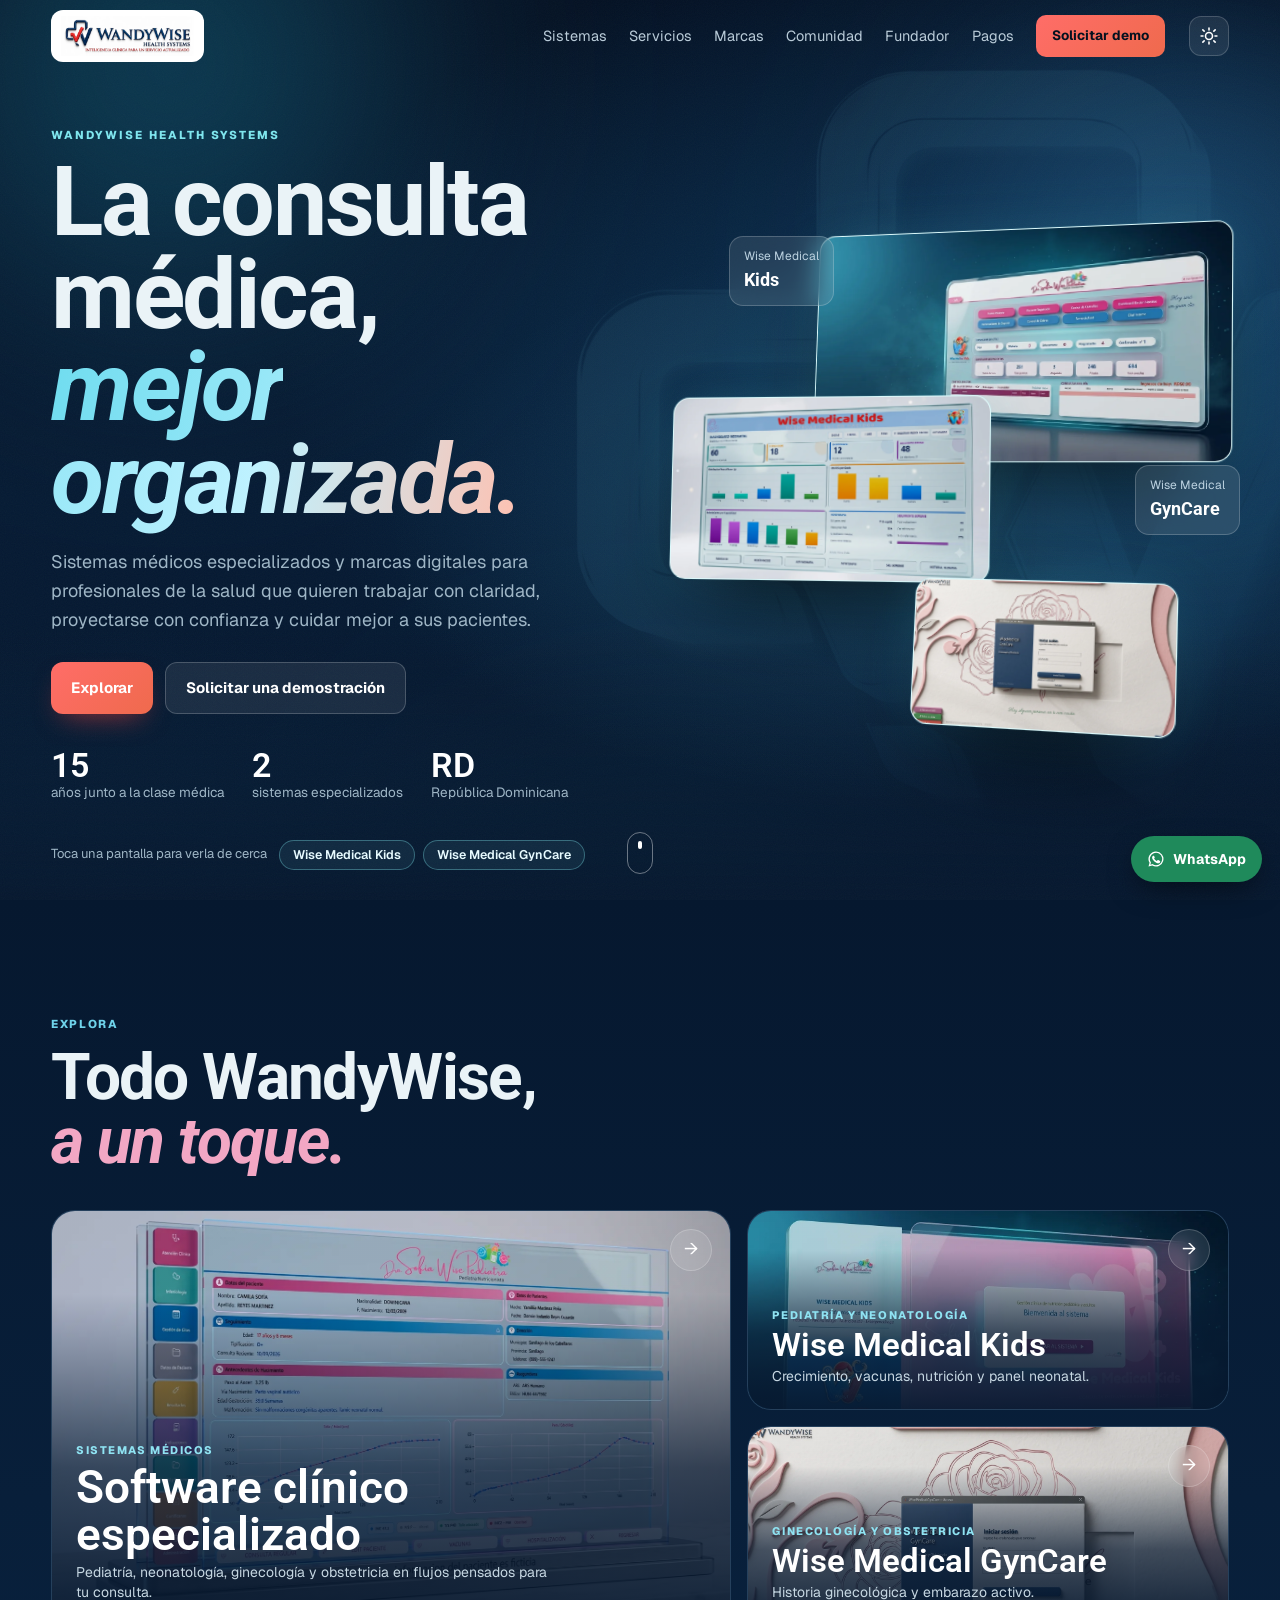
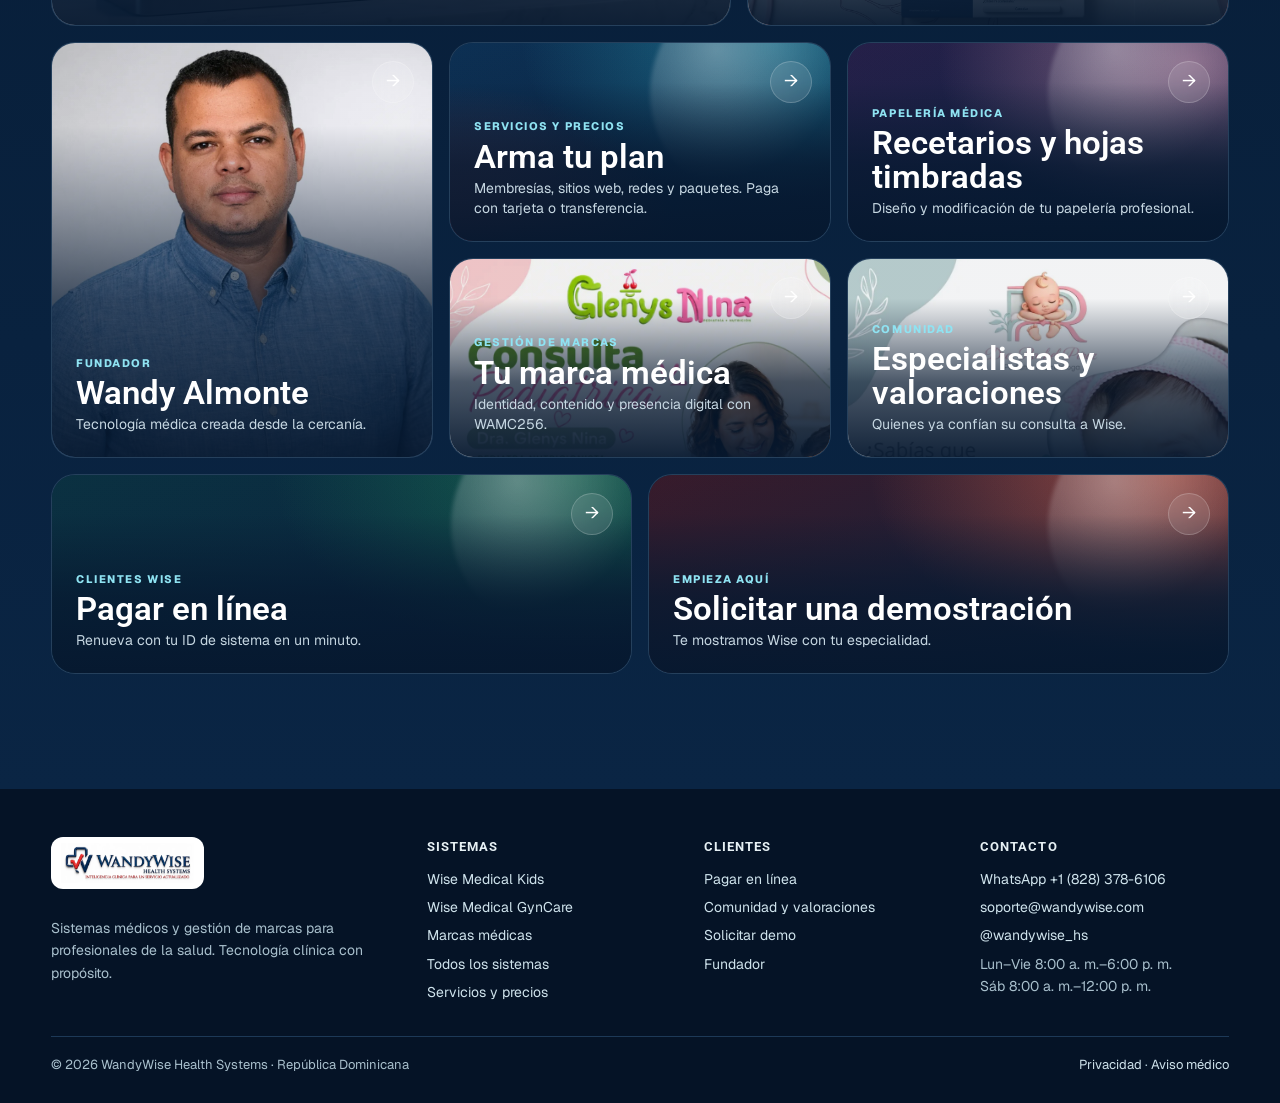
==== commit b4670699: "Portada: tema y ancho" ====
--- a/index.html
+++ b/index.html
@@ -1,7 +1,8 @@
 <!doctype html>
-<html lang="es">
+<html lang="es" data-theme="dark">
 <head>
 <meta charset="utf-8">
+<script>try{var t=localStorage.getItem("wwhs_tema");if(t==="light"||t==="dark")document.documentElement.dataset.theme=t}catch(e){}</script>
 <meta name="viewport" content="width=device-width, initial-scale=1, viewport-fit=cover">
 <title>WandyWise Health Systems | Sistemas médicos especializados</title>
 <meta name="description" content="Sistemas médicos especializados para pediatría, neonatología, ginecología y obstetricia, y gestión de marcas para médicos en República Dominicana.">
@@ -11,18 +12,18 @@
 <meta property="og:description" content="Sistemas médicos especializados para pediatría, neonatología, ginecología y obstetricia, y gestión de marcas para médicos en República Dominicana.">
 <meta property="og:url" content="https://wandywise.com/">
 <meta property="og:image" content="https://wandywise.com/img/og.jpg">
-<meta name="theme-color" content="#06182f">
+<meta name="theme-color" content="#06182f" id="meta-tema">
 <meta name="view-transition" content="same-origin">
 <link rel="icon" href="/img/favicon.png" type="image/png">
 <link rel="apple-touch-icon" href="/img/apple-touch-icon.png">
 <link rel="preconnect" href="https://fonts.googleapis.com">
 <link rel="preconnect" href="https://fonts.gstatic.com" crossorigin>
 <link rel="stylesheet" href="https://fonts.googleapis.com/css2?family=Geist:wght@300;400;500;600;700;800&family=Geist+Mono:wght@500&family=Roboto:ital,wght@0,400;0,500;0,700;1,500;1,700&display=swap">
-<link rel="stylesheet" href="/assets/site.css?v=20261001">
+<link rel="stylesheet" href="/assets/site.css?v=20261004">
 <link rel="preload" as="image" href="/img/visor/kids-inicio.webp">
-<script type="module" src="/assets/cover3d.js?v=20261001"></script>
-<script type="application/json" id="visor-data">{"kids": {"eyebrow": "Wise Medical Kids", "titulo": "Pediatría, neonatología y nutrición infantil", "intro": "El sistema clínico de WandyWise para pediatras: todo el seguimiento del paciente conectado en un solo lugar.", "slides": [{"src": "/img/visor/kids-inicio.webp", "t": "Inicio del sistema", "d": "Pantalla principal con la identidad de la especialista: accesos a nuevo paciente, consultas, cobros, reclamaciones de seguros, farmacéuticas, chat interno y dashboard de recién nacidos, más los contadores de citas y pacientes del día.", "mock": true}, {"src": "/img/visor/kids-acceso.webp", "t": "Acceso personalizado", "d": "La pantalla de entrada lleva el logo, el nombre y los colores de cada especialista. Desde aquí se entra al sistema, se contacta a soporte y se activa la licencia.", "mock": true}, {"src": "/img/visor/kids-curvas.webp", "t": "Curvas de crecimiento", "d": "Gráficas de talla y peso por edad con percentiles y desviaciones estándar. Se elige el estándar (OMS, CDC, Fenton, INTERGROWTH) y el sistema ubica cada medición del paciente."}, {"src": "/img/visor/kids-info.webp", "t": "Ficha del paciente", "d": "Datos del paciente y de los padres, seguimiento, antecedentes de nacimiento, aseguradora y gráficas de talla/edad y peso/edad con indicadores de IMC, en una sola vista.", "mock": true}, {"src": "/img/visor/kids-resumen.webp", "t": "Resumen histórico del paciente", "d": "Al abrir el expediente, un resumen muestra la última visita, el total de consultas, patrones recurrentes, alergias registradas y alertas como un descenso en los canales de crecimiento.", "mock": true}, {"src": "/img/visor/kids-neonatal.webp", "t": "Dashboard neonatal", "d": "Estadísticas del módulo de recién nacidos por período: altas neonatales, ictericia significativa, pacientes en fototerapia y seguimientos EXPREMIE, con distribución del peso al nacer, ictericia por grado, referimientos por especialidad y promedios de bilirrubina y horas de fototerapia.", "mock": true}, {"src": "/img/visor/kids-vacunas.webp", "t": "Aplicación de vacunas", "d": "Se marcan las vacunas a aplicar, quién las aplica y la fecha. El historial muestra cada vacuna con la edad del paciente al aplicarla y la dosis, y se puede imprimir o registrar vacunas anteriores."}, {"src": "/img/visor/kids-evolucion.webp", "t": "Evolución nutricional", "d": "Seguimiento visual del peso, la talla y el IMC entre consultas, con trayectoria de Z-scores y velocidad de crecimiento, exportable a PDF."}, {"src": "/img/visor/kids-plan.webp", "t": "Plan de alimentación", "d": "Genera un plan diario según calorías y macronutrientes objetivo, respetando las alergias del expediente. Es una propuesta: la especialista la revisa, ajusta y aprueba antes de imprimir."}, {"src": "/img/visor/doc-indicacion.webp", "t": "Indicación médica", "d": "Receta impresa con el membrete de la especialista: medicamento, presentación y forma de uso de cada indicación.", "doc": true}], "resumen": {"Funciones": ["Historia clínica pediátrica completa, desde el nacimiento hasta la adolescencia.", "Curvas de crecimiento OMS, CDC, Fenton e INTERGROWTH.", "Consulta y evaluación nutricional con antropometría avanzada.", "Indicaciones, laboratorios, certificados y constancias impresos con tu membrete.", "Control de laboratorios con valores de referencia y gráficas de tendencia.", "Registro de vacunas con historial por edad y dosis.", "Agenda, cobros y reclamaciones de seguros."], "Novedades": ["Resumen histórico al abrir el expediente, con alertas de alergias y de crecimiento.", "Plan de alimentación automático que respeta las alergias y la especialista aprueba.", "Evolución nutricional con Z-scores y velocidad de crecimiento.", "Dashboard neonatal: altas, ictericia, fototerapia y seguimiento EXPREMIE.", "Chat interno con la secretaría."], "Comodidades": ["El sistema lleva tu logo, tus colores y tu nombre.", "Inicio con los contadores de citas y pacientes del día.", "Cálculos e interpretaciones automáticas: menos tiempo escribiendo.", "Documentos listos para imprimir desde la misma consulta."], "Seguridad": ["Acceso con usuario y contraseña.", "Licencia activada por equipo con código de activación.", "La información clínica se guarda en la base de datos de tu consultorio.", "Alertas visibles de alergias para prevenir errores de indicación."]}, "link": ["/wise-medical-kids/", "Conocer Wise Medical Kids"], "tema": "kids"}, "gyn": {"eyebrow": "Wise Medical GynCare", "titulo": "Ginecología y obstetricia", "intro": "La historia ginecológica y el seguimiento del embarazo, claros y ordenados para cada consulta.", "slides": [{"src": "/img/visor/gyn-login.webp", "t": "Acceso a GynCare", "d": "Pantalla de entrada con la identidad de GynCare: cada persona inicia sesión con su usuario y contraseña, y la licencia se activa desde aquí.", "mock": true}, {"src": "/img/visor/gyn-inicio.webp", "t": "Inicio de GynCare", "d": "Panel del día: pacientes, consultas, embarazos activos y partos; citas de hoy, mañana y la semana; control de citas de 30 días, chat con secretaría y consultas recientes con su estado de cobro."}, {"src": "/img/visor/gyn-prenatal.webp", "t": "Control prenatal", "d": "Cada control registra síntomas, signos vitales, evaluación obstétrica (altura uterina, FCF, movimientos fetales, presentación), estudios, diagnóstico y plan, con el historial de controles por semana y riesgo."}, {"src": "/img/visor/gyn-info.webp", "t": "Ficha de la paciente", "d": "Datos generales, contacto y contacto de emergencia, junto a las alertas clínicas, el embarazo activo (FUR y FPP), alergias, medicación y antecedentes siempre visibles."}, {"src": "/img/visor/gyn-labs.webp", "t": "Laboratorios", "d": "Resultados por panel con valor, unidad, rango de referencia y estado (normal o fuera de rango), observaciones, historial de resultados anteriores y gráfica de tendencia."}, {"src": "/img/visor/gyn-receta.webp", "t": "Indicación médica", "d": "Receta impresa con el membrete de la especialista: medicamentos, forma de uso y notas para la paciente.", "doc": true}, {"src": "/img/visor/gyn-registro.webp", "t": "Registro de pacientes", "d": "Alta de la paciente organizada por pestañas: datos generales, antecedentes ginecológicos, obstétricos y generales, contacto de emergencia y seguro médico."}, {"src": "/img/visor/gyn-cita.webp", "t": "Nueva cita", "d": "Agenda rápida: se busca a la paciente, se elige fecha y hora, el motivo y el estado de la cita."}], "resumen": {"Funciones": ["Historia ginecológica y obstétrica completa.", "Control prenatal por semana con evaluación obstétrica y signos vitales.", "Alergias, medicación y antecedentes siempre visibles en la ficha.", "Consultas, indicaciones y estudios en el mismo expediente.", "Agenda de citas, cobros y reclamaciones a ARS."], "Novedades": ["Panel de inicio con embarazos activos, partos y citas de la semana.", "Historial de controles prenatales con semana y nivel de riesgo.", "Chat interno con la secretaría."], "Comodidades": ["Todo en una sola ficha organizada por pestañas.", "FUR, FPP y semanas de embarazo a la vista.", "Citas nuevas en segundos, con búsqueda de la paciente."], "Seguridad": ["Acceso con usuario y contraseña.", "Licencia activada por equipo con código de activación.", "La información clínica se guarda en la base de datos de tu consultorio.", "Alertas clínicas y de alergias en cada consulta."]}, "link": ["/wise-medical-gyncare/", "Conocer Wise Medical GynCare"], "tema": "gyn"}}</script>
-<script src="/assets/visor.js?v=20261001" defer></script>
+<script type="module" src="/assets/cover3d.js?v=20261004"></script>
+<script type="application/json" id="visor-data">{"kids": {"eyebrow": "Wise Medical Kids", "titulo": "Pediatría, neonatología y nutrición infantil", "intro": "El sistema clínico de WandyWise para pediatras: todo el seguimiento del paciente conectado en un solo lugar.", "slides": [{"src": "/img/visor/kids-inicio.webp", "t": "Inicio del sistema", "d": "Pantalla principal con la identidad de la especialista: accesos a nuevo paciente, consultas, cobros, reclamaciones de seguros, farmacéuticas, chat interno y dashboard de recién nacidos, más los contadores de citas y pacientes del día.", "mock": true}, {"src": "/img/visor/kids-acceso.webp", "t": "Acceso personalizado", "d": "La pantalla de entrada lleva el logo, el nombre y los colores de cada especialista. Desde aquí se entra al sistema, se contacta a soporte y se activa la licencia.", "mock": true}, {"src": "/img/visor/kids-acceso-m.webp", "t": "Acceso con otra identidad", "d": "El mismo sistema adaptado a la imagen de otro especialista: cada consultorio tiene su propia portada.", "mock": true}, {"src": "/img/visor/kids-registro.webp", "t": "Registro de pacientes", "d": "Formulario de alta con datos del paciente, datos perinatales, padres o tutores y seguro médico (ARS), listo para la primera consulta.", "mock": true}, {"src": "/img/visor/kids-info.webp", "t": "Ficha del paciente", "d": "Datos del paciente y de los padres, seguimiento, antecedentes de nacimiento, aseguradora y gráficas de talla/edad y peso/edad con indicadores de IMC, en una sola vista.", "mock": true}, {"src": "/img/visor/kids-resumen.webp", "t": "Resumen histórico del paciente", "d": "Al abrir el expediente, un resumen muestra la última visita, el total de consultas, patrones recurrentes, alergias registradas y alertas como un descenso en los canales de crecimiento.", "mock": true}, {"src": "/img/visor/kids-curvas.webp", "t": "Curvas de crecimiento", "d": "Gráficas de talla y peso por edad con percentiles y desviaciones estándar. Se elige el estándar (OMS, CDC, Fenton, INTERGROWTH) y el sistema ubica cada medición del paciente."}, {"src": "/img/visor/kids-evaluacion.webp", "t": "Evaluación nutricional", "d": "Consulta nutricional con peso, talla, IMC y sus relaciones interpretadas automáticamente, antropometría avanzada (circunferencias y pliegues) e historial de mediciones."}, {"src": "/img/visor/kids-evolucion.webp", "t": "Evolución nutricional", "d": "Seguimiento visual del peso, la talla y el IMC entre consultas, con trayectoria de Z-scores y velocidad de crecimiento, exportable a PDF."}, {"src": "/img/visor/kids-plan.webp", "t": "Plan de alimentación", "d": "Genera un plan diario según calorías y macronutrientes objetivo, respetando las alergias del expediente. Es una propuesta: la especialista la revisa, ajusta y aprueba antes de imprimir."}, {"src": "/img/visor/kids-neonatal.webp", "t": "Dashboard neonatal", "d": "Estadísticas del módulo de recién nacidos por período: altas neonatales, ictericia significativa, pacientes en fototerapia y seguimientos EXPREMIE, con distribución del peso al nacer, ictericia por grado, referimientos por especialidad y promedios de bilirrubina y horas de fototerapia.", "mock": true}, {"src": "/img/visor/kids-vacunas.webp", "t": "Aplicación de vacunas", "d": "Se marcan las vacunas a aplicar, quién las aplica y la fecha. El historial muestra cada vacuna con la edad del paciente al aplicarla y la dosis, y se puede imprimir o registrar vacunas anteriores."}, {"src": "/img/visor/kids-labs.webp", "t": "Control de laboratorio", "d": "Registro histórico de resultados por panel, con unidades, valores de referencia y marcas de valores dentro o fuera de rango."}, {"src": "/img/visor/kids-tendencia.webp", "t": "Tendencia de resultados", "d": "Cada parámetro de laboratorio se puede graficar en el tiempo con su línea de tendencia y el rango normal de referencia."}, {"src": "/img/visor/kids-certificado.webp", "t": "Emisión de certificados", "d": "El certificado se arma con los datos del paciente y la vista previa muestra exactamente lo que se imprimirá."}, {"src": "/img/visor/doc-indicacion.webp", "t": "Indicación médica", "d": "Receta impresa con el membrete de la especialista: medicamento, presentación y forma de uso de cada indicación.", "doc": true}, {"src": "/img/visor/doc-laboratorio.webp", "t": "Indicación de laboratorios", "d": "Orden de análisis con los estudios marcados y espacio para la justificación clínica.", "doc": true}, {"src": "/img/visor/doc-certificado.webp", "t": "Certificado médico", "d": "Certificado con el diagnóstico, los datos del paciente, la fecha y el lugar de expedición.", "doc": true}, {"src": "/img/visor/doc-constancia.webp", "t": "Constancia médica", "d": "Constancia de acompañamiento o permanencia para el padre, la madre o el tutor, con el resumen clínico.", "doc": true}], "resumen": {"Funciones": ["Historia clínica pediátrica completa, desde el nacimiento hasta la adolescencia.", "Curvas de crecimiento OMS, CDC, Fenton e INTERGROWTH.", "Consulta y evaluación nutricional con antropometría avanzada.", "Indicaciones, laboratorios, certificados y constancias impresos con tu membrete.", "Control de laboratorios con valores de referencia y gráficas de tendencia.", "Registro de vacunas con historial por edad y dosis.", "Agenda, cobros y reclamaciones de seguros."], "Novedades": ["Resumen histórico al abrir el expediente, con alertas de alergias y de crecimiento.", "Plan de alimentación automático que respeta las alergias y la especialista aprueba.", "Evolución nutricional con Z-scores y velocidad de crecimiento.", "Dashboard neonatal: altas, ictericia, fototerapia y seguimiento EXPREMIE.", "Chat interno con la secretaría."], "Comodidades": ["El sistema lleva tu logo, tus colores y tu nombre.", "Inicio con los contadores de citas y pacientes del día.", "Cálculos e interpretaciones automáticas: menos tiempo escribiendo.", "Documentos listos para imprimir desde la misma consulta."], "Seguridad": ["Acceso con usuario y contraseña.", "Licencia activada por equipo con código de activación.", "La información clínica se guarda en la base de datos de tu consultorio.", "Alertas visibles de alergias para prevenir errores de indicación."]}, "link": ["/wise-medical-kids/", "Conocer Wise Medical Kids"], "tema": "kids"}, "gyn": {"eyebrow": "Wise Medical GynCare", "titulo": "Ginecología y obstetricia", "intro": "La historia ginecológica y el seguimiento del embarazo, claros y ordenados para cada consulta.", "slides": [{"src": "/img/visor/gyn-login.webp", "t": "Acceso a GynCare", "d": "Pantalla de entrada con la identidad de GynCare: cada persona inicia sesión con su usuario y contraseña, y la licencia se activa desde aquí.", "mock": true}, {"src": "/img/visor/gyn-inicio.webp", "t": "Inicio de GynCare", "d": "Panel del día: pacientes, consultas, embarazos activos y partos; citas de hoy, mañana y la semana; control de citas de 30 días, chat con secretaría y consultas recientes con su estado de cobro."}, {"src": "/img/visor/gyn-cita.webp", "t": "Nueva cita", "d": "Agenda rápida: se busca a la paciente, se elige fecha y hora, el motivo y el estado de la cita."}, {"src": "/img/visor/gyn-registro.webp", "t": "Registro de pacientes", "d": "Alta de la paciente organizada por pestañas: datos generales, antecedentes ginecológicos, obstétricos y generales, contacto de emergencia y seguro médico."}, {"src": "/img/visor/gyn-info.webp", "t": "Ficha de la paciente", "d": "Datos generales, contacto y contacto de emergencia, junto a las alertas clínicas, el embarazo activo (FUR y FPP), alergias, medicación y antecedentes siempre visibles."}, {"src": "/img/visor/gyn-prenatal.webp", "t": "Control prenatal", "d": "Cada control registra síntomas, signos vitales, evaluación obstétrica (altura uterina, FCF, movimientos fetales, presentación), estudios, diagnóstico y plan, con el historial de controles por semana y riesgo."}, {"src": "/img/visor/gyn-labs.webp", "t": "Laboratorios", "d": "Resultados por panel con valor, unidad, rango de referencia y estado (normal o fuera de rango), observaciones, historial de resultados anteriores y gráfica de tendencia."}, {"src": "/img/visor/gyn-receta.webp", "t": "Indicación médica", "d": "Receta impresa con el membrete de la especialista: medicamentos, forma de uso y notas para la paciente.", "doc": true}, {"src": "/img/visor/gyn-acceso.webp", "t": "Acceso de usuarios", "d": "Cada persona entra con su usuario y contraseña antes de ver la información clínica."}], "resumen": {"Funciones": ["Historia ginecológica y obstétrica completa.", "Control prenatal por semana con evaluación obstétrica y signos vitales.", "Alergias, medicación y antecedentes siempre visibles en la ficha.", "Consultas, indicaciones y estudios en el mismo expediente.", "Agenda de citas, cobros y reclamaciones a ARS."], "Novedades": ["Panel de inicio con embarazos activos, partos y citas de la semana.", "Historial de controles prenatales con semana y nivel de riesgo.", "Chat interno con la secretaría."], "Comodidades": ["Todo en una sola ficha organizada por pestañas.", "FUR, FPP y semanas de embarazo a la vista.", "Citas nuevas en segundos, con búsqueda de la paciente."], "Seguridad": ["Acceso con usuario y contraseña.", "Licencia activada por equipo con código de activación.", "La información clínica se guarda en la base de datos de tu consultorio.", "Alertas clínicas y de alergias en cada consulta."]}, "link": ["/wise-medical-gyncare/", "Conocer Wise Medical GynCare"], "tema": "gyn"}}</script>
+<script src="/assets/visor.js?v=20261004" defer></script>
 </head>
 <body class="is-cover">
 <div class="strip"><div class="wrap">
@@ -31,7 +32,8 @@
 </div></div>
 <header class="top" id="top"><div class="wrap">
   <a class="logo" href="/" aria-label="WandyWise Health Systems, inicio"><img src="/img/marca/wandywise.webp" alt="WandyWise Health Systems" width="900" height="271"></a>
-  <button class="menu-btn" aria-expanded="false" aria-controls="nav">Menú</button>
+  <div class="top-acc"><button class="theme-btn" type="button" aria-label="Cambiar a tema claro" title="Cambiar tema"><svg class="i-sun" viewBox="0 0 24 24" aria-hidden="true"><circle cx="12" cy="12" r="4.2"/><path d="M12 2.5v2.3M12 19.2v2.3M4.6 4.6l1.6 1.6M17.8 17.8l1.6 1.6M2.5 12h2.3M19.2 12h2.3M4.6 19.4l1.6-1.6M17.8 6.2l1.6-1.6"/></svg><svg class="i-moon" viewBox="0 0 24 24" aria-hidden="true"><path d="M20.5 14.2A8.5 8.5 0 0 1 9.8 3.5a8.5 8.5 0 1 0 10.7 10.7z"/></svg></button>
+  <button class="menu-btn" aria-expanded="false" aria-controls="nav">Menú</button></div>
   <nav class="nav" id="nav" aria-label="Principal"><a href="/" class="to-cover">Portada</a><a href="/sistemas/">Sistemas</a><a href="/servicios/">Servicios</a><a href="/marcas/">Marcas</a><a href="/comunidad/">Comunidad</a><a href="/wandy-almonte/">Fundador</a><a href="https://pagos.wandywise.com">Pagos</a><a class="btn-demo" href="/demo/">Solicitar demo</a></nav>
 </div></header>
 <main>
@@ -59,12 +61,12 @@
       <div class="chip c1" aria-hidden="true"><span>Wise Medical</span><b>Kids</b></div>
       <div class="chip c2" aria-hidden="true"><span>Wise Medical</span><b>GynCare</b></div>
     </div>
-    <div class="cover-ver" role="group" aria-label="Ver los sistemas">
+  </div>
+  <div class="cover-ver" role="group" aria-label="Ver los sistemas">
       <span>Toca una pantalla para verla de cerca</span>
       <button type="button" data-visor="kids" data-slide="kids-inicio">Wise Medical Kids</button>
       <button type="button" data-visor="gyn" data-slide="gyn-login">Wise Medical GynCare</button>
     </div>
-  </div>
   <a class="scroll-cue" href="#explorar" aria-label="Explorar las secciones"><span></span></a>
 </section>
 <section class="explore" id="explorar">
@@ -133,6 +135,6 @@
   <div class="legalrow"><span>© <span id="year">2026</span> WandyWise Health Systems · República Dominicana <span class="visits" hidden>· <b id="visitas">—</b> visitas</span></span><span><a href="/privacidad/">Privacidad</a> · <a href="/aviso-medico/">Aviso médico</a></span></div>
 </div></footer>
 <a class="wa-float" href="https://wa.me/18283786106?text=Hola%2C%20WandyWise%20Health%20Systems.%20Deseo%20informaci%C3%B3n." target="_blank" rel="noopener" aria-label="Escríbenos por WhatsApp"><svg viewBox="0 0 24 24" aria-hidden="true" fill="currentColor"><path d="M12 2a10 10 0 0 0-8.6 15.1L2 22l5-1.3A10 10 0 1 0 12 2Zm0 18.2a8.2 8.2 0 0 1-4.2-1.2l-.3-.2-3 .8.8-2.9-.2-.3A8.2 8.2 0 1 1 12 20.2Zm4.5-6.1c-.2-.1-1.5-.7-1.7-.8s-.4-.1-.6.1-.7.8-.8 1-.3.2-.5.1a6.7 6.7 0 0 1-3.3-2.9c-.3-.4.2-.4.7-1.3a.4.4 0 0 0 0-.4l-.8-1.8c-.2-.5-.4-.4-.6-.4h-.5a1 1 0 0 0-.7.3 3 3 0 0 0-.9 2.2 5.2 5.2 0 0 0 1.1 2.7 11.8 11.8 0 0 0 4.5 4 5.2 5.2 0 0 0 3.2.7 2.7 2.7 0 0 0 1.8-1.3 2.2 2.2 0 0 0 .2-1.3c-.1-.1-.3-.2-.5-.3Z"/></svg><span>WhatsApp</span></a>
-<script src="/assets/site.js?v=20261001" defer></script>
+<script src="/assets/site.js?v=20261004" defer></script>
 </body>
 </html>
--- a/assets/site.css
+++ b/assets/site.css
@@ -796,7 +796,144 @@
 @media (max-width:900px){.vz-close{position:fixed;top:12px;right:12px;z-index:5;background:rgba(6,24,47,.85)}}
 
 .vz-thumbs button span{display:block;white-space:nowrap;overflow:hidden;text-overflow:ellipsis;max-width:100%}
-@media (min-width:981px){.cover-ver{position:absolute;right:0;bottom:-22px;margin:0;flex-wrap:nowrap;white-space:nowrap}}
+@media (min-width:981px){.cover-ver{position:absolute;z-index:3;left:max(clamp(20px,4vw,72px),calc((100vw - 1800px)/2 + 72px));bottom:30px;margin:0;flex-wrap:nowrap;white-space:nowrap}}
 .vz-view.is-mock .vz-img{background:transparent;box-shadow:none;border-radius:14px}
 .vz-thumbs button{width:132px;min-width:0}
 @media (max-width:900px){.vz-thumbs button{width:104px}}
+
+/* ===== Galería infinita de cada sistema ===== */
+.car.galinf{--w:calc((100% - 3*18px)/3.4)}
+.car.galinf .rail{gap:18px}
+@media (max-width:980px){.car.galinf{--w:calc((100% - 18px)/2.2)}}
+@media (max-width:560px){.car.galinf{--w:78%}}
+.car.galinf .vp{padding:6px 0 14px}
+.gal-item{all:unset;box-sizing:border-box;display:flex;flex-direction:column;width:100%;cursor:pointer;border-radius:18px;background:var(--card);border:1px solid var(--line);overflow:hidden;transition:transform .35s cubic-bezier(.2,.8,.2,1),box-shadow .35s,border-color .35s}
+.gal-item:hover{transform:translateY(-4px);box-shadow:0 22px 44px -22px rgba(6,24,47,.45);border-color:var(--mint-dark)}
+.gal-item:focus-visible{outline:2px solid var(--mint-dark);outline-offset:3px}
+.gi-img{display:block;aspect-ratio:16/10;background:linear-gradient(160deg,#0b2644,#061a33);overflow:hidden}
+.gi-img img{width:100%;height:100%;object-fit:cover;object-position:center top;display:block;transition:transform 1.2s cubic-bezier(.2,.8,.2,1)}
+.gal-item.doc .gi-img{background:#eef2f6}
+.gal-item.doc .gi-img img{object-fit:contain;object-position:center;padding:10px}
+.gal-item:hover .gi-img img{transform:scale(1.04)}
+.gi-cap{display:flex;flex-direction:column;gap:4px;padding:14px 16px 16px}
+.gi-cap b{font-size:15.5px;font-weight:600;color:var(--ink);white-space:nowrap;overflow:hidden;text-overflow:ellipsis}
+.gi-cap small{font-size:12.5px;font-weight:600;color:var(--mint-dark)}
+.gyn-page .gi-cap small{color:var(--rose)}
+.gyn-page .gal-item:hover{border-color:var(--rose)}
+.car.galinf .ctl{justify-content:space-between}
+.car.galinf .auto{font-size:12.5px;color:var(--muted)}
+
+/* ===== Carrusel circular 3D ===== */
+.orbit{--rw:clamp(250px,27vw,360px);position:relative;margin-top:6px}
+.orbit.orbit-posts{--rw:clamp(190px,19vw,250px)}.orbit.orbit-logos{--rw:clamp(200px,18vw,240px)}
+.ring-view{position:relative;perspective:2200px;perspective-origin:50% 42%;overflow:hidden;touch-action:pan-y;cursor:grab;user-select:none;-webkit-user-select:none;height:340px;
+  -webkit-mask-image:linear-gradient(90deg,transparent,#000 9%,#000 91%,transparent);mask-image:linear-gradient(90deg,transparent,#000 9%,#000 91%,transparent)}
+.ring-view:active{cursor:grabbing}
+.ring-stage{position:absolute;inset:0;transform-style:preserve-3d;will-change:transform}
+.ring-item{position:absolute;top:24px;left:50%;width:var(--rw);margin-left:calc(var(--rw) / -2);transform:rotateY(var(--a)) translateZ(var(--r));backface-visibility:hidden;-webkit-backface-visibility:hidden;transition:filter .4s}
+.ring-item:not(.front){filter:saturate(.85) brightness(.96)}
+.ring-item.front .gal-item{border-color:var(--mint-dark);box-shadow:0 26px 50px -24px rgba(6,24,47,.55)}
+.gyn-page .ring-item.front .gal-item{border-color:var(--rose)}
+.orbit .gal-item:hover{transform:none}
+.ring-ctl{display:flex;justify-content:space-between;align-items:center;gap:12px;margin-top:8px;flex-wrap:wrap}
+.ring-ctl .auto{font-size:12.5px;color:var(--muted)}
+.ring-ctl .nav2{display:flex;gap:8px}
+.ring-ctl .nav2 button{border:1px solid var(--line);background:var(--card);border-radius:10px;width:42px;height:38px;cursor:pointer;font-size:16px;color:var(--ink)}
+.ring-ctl .nav2 button:hover{border-color:var(--mint-dark)}
+.post-card{margin:0;border-radius:16px;overflow:hidden;border:1px solid var(--line);background:var(--card)}
+.post-card img{display:block;width:100%;aspect-ratio:4/5;object-fit:cover;cursor:zoom-in}
+.post-card figcaption{padding:10px 12px;font-size:13px;font-weight:600;color:var(--ink);white-space:nowrap;overflow:hidden;text-overflow:ellipsis}
+.ring-item.front .post-card{border-color:var(--mint-dark);box-shadow:0 26px 50px -24px rgba(6,24,47,.5)}
+@media (max-width:700px){.orbit{--rw:72vw}.orbit.orbit-posts{--rw:56vw}.orbit.orbit-logos{--rw:58vw}.ring-view{perspective:1400px}}
+@media (prefers-reduced-motion:reduce){.ring-item{transition:none}}
+/* Héroes: maqueta clicable */
+.floaty .mockframe{all:unset;display:block;box-sizing:border-box;cursor:zoom-in;border-radius:18px;overflow:hidden;box-shadow:0 40px 90px -35px rgba(0,0,0,.8)}
+.floaty .mockframe img{display:block;width:100%;height:auto}
+.floaty .mockframe:focus-visible{outline:2px solid #7fe6ee;outline-offset:4px}
+
+.logo-card{margin:0;border-radius:16px;border:1px solid var(--line);background:#fff;overflow:hidden}
+.logo-card img{display:block;width:100%;aspect-ratio:4/3;object-fit:contain;padding:18px;cursor:zoom-in}
+.logo-card figcaption{padding:9px 12px;font-size:12.5px;font-weight:600;color:#1d2b3a;border-top:1px solid #e7edf3;white-space:nowrap;overflow:hidden;text-overflow:ellipsis}
+.ring-item.front .logo-card{border-color:var(--mint-dark);box-shadow:0 26px 50px -24px rgba(6,24,47,.45)}
+
+/* ===== Ancho: aprovecha pantallas 16:9 ===== */
+.wrap{max-width:1800px;width:100%;padding-inline:clamp(20px,4vw,72px)}
+@media (max-width:520px){.wrap{padding-inline:16px}}
+@media (min-width:1500px){.orbit{--rw:clamp(300px,21vw,400px)}}
+
+/* ===== Botón de tema ===== */
+.top-acc{display:flex;align-items:center;gap:8px;order:3}
+.theme-btn{width:40px;height:40px;border-radius:12px;display:grid;place-items:center;cursor:pointer;border:1px solid rgba(255,255,255,.18);background:rgba(255,255,255,.08);color:#fff;transition:background .2s,border-color .2s,transform .2s}
+.theme-btn:hover{border-color:#7fe6ee;transform:translateY(-1px)}
+.theme-btn svg{width:20px;height:20px;fill:none;stroke:currentColor;stroke-width:1.9;stroke-linecap:round;stroke-linejoin:round}
+.theme-btn .i-moon{display:none}
+:root[data-theme="light"] .theme-btn .i-sun{display:none}
+:root[data-theme="light"] .theme-btn .i-moon{display:block}
+@media (min-width:961px){.top .wrap{gap:24px}.top .nav{margin-left:auto}}
+
+/* ===== Marcas: dos anillos lado a lado ===== */
+.orbits2{display:grid;grid-template-columns:1fr 1fr;gap:clamp(24px,3vw,48px);margin-top:48px}
+.orbits2 > div{min-width:0}
+.orb-t{font-size:22px;font-weight:600;margin:0 0 12px}
+.orbits2 .orbit.orbit-posts{--rw:clamp(170px,13vw,250px)}
+.orbits2 .orbit.orbit-logos{--rw:clamp(180px,14vw,260px)}
+@media (max-width:1000px){.orbits2{grid-template-columns:1fr}.orbits2 .orbit.orbit-posts{--rw:clamp(190px,40vw,260px)}.orbits2 .orbit.orbit-logos{--rw:clamp(200px,44vw,280px)}}
+
+/* =====================================================================
+   TEMA CLARO (fondo blanco) — ajusta todas las zonas oscuras
+   ===================================================================== */
+:root[data-theme="light"]{
+  --night:#f4f8fb; --night-2:#e9f1f7; --ink-on-dark:#0b2236; --muted-on-dark:#4d6272;
+  --glass:rgba(7,31,61,.04); --glass-line:rgba(7,31,61,.14);
+  --paper:#ffffff; --field:#ffffff;
+}
+/* Cabecera */
+:root[data-theme="light"] .top,:root[data-theme="light"] .top.solid{background:rgba(255,255,255,.92);border-bottom-color:var(--line)}
+:root[data-theme="light"] .is-cover .top{background:transparent;border-color:transparent}
+:root[data-theme="light"] .is-cover .top.solid{background:rgba(255,255,255,.92);border-color:var(--line)}
+:root[data-theme="light"] .top .nav a{color:#4d6272}
+:root[data-theme="light"] .top .nav a:hover,:root[data-theme="light"] .top .nav a[aria-current="page"]{color:#0b2236}
+:root[data-theme="light"] .menu-btn,:root[data-theme="light"] .theme-btn{background:#fff;color:#0b2236;border-color:#cfdde6}
+:root[data-theme="light"] .theme-btn:hover{border-color:var(--mint-dark)}
+:root[data-theme="light"] .logo{box-shadow:0 0 0 1px #dfe8ee}
+@media (max-width:960px){:root[data-theme="light"] .top .nav{background:#fff;border-color:var(--line)}:root[data-theme="light"] .top .nav a{border-color:var(--line)}}
+/* Portada */
+:root[data-theme="light"] .cover{background:radial-gradient(1200px 760px at 78% 42%,#dcf1f7 0,transparent 60%),radial-gradient(900px 600px at 10% 110%,#e8f0fb 0,transparent 60%),linear-gradient(180deg,#ffffff,#f4f8fb 60%,var(--night))}
+:root[data-theme="light"] .aurora i{mix-blend-mode:multiply;opacity:.16!important}
+:root[data-theme="light"] .cover .eyebrow,:root[data-theme="light"] .page-hero.dark .eyebrow,:root[data-theme="light"] .ex-head .eyebrow{color:#0f6f93}
+:root[data-theme="light"] .cover h1 em,:root[data-theme="light"] .page-hero.dark h1 em{background-image:linear-gradient(100deg,#0c7ea3,#2e6fb6 55%,#c7473f)}
+:root[data-theme="light"] .cover-facts b{color:#0b2236}
+:root[data-theme="light"] .cover-mono{background:linear-gradient(140deg,#1b8fb0,#0b3a66 70%);opacity:.06}
+:root[data-theme="light"] .cover .grain{opacity:.03}
+:root[data-theme="light"] .scroll-cue{border-color:rgba(7,31,61,.35)}
+:root[data-theme="light"] .scroll-cue span{background:#0b2236}
+:root[data-theme="light"] .btn.glass{background:#fff;color:#0b2236;border-color:rgba(7,31,61,.2);backdrop-filter:none}
+:root[data-theme="light"] .btn.glass:hover,:root[data-theme="light"] .cover .btn.glass:hover{background:#eef7fa;border-color:#0f6f93}
+:root[data-theme="light"] .cover-ver span{color:#4d6272}
+:root[data-theme="light"] .cover-ver button{color:#0b2236;background:#fff;border-color:rgba(15,111,147,.35)}
+:root[data-theme="light"] .cover-ver button:hover{background:#eef7fa;border-color:#0f6f93}
+:root[data-theme="light"] .cover-art img{border-color:rgba(15,111,147,.25);box-shadow:0 34px 70px -30px rgba(7,31,61,.45)}
+:root[data-theme="light"] .cover-art .chip{background:rgba(255,255,255,.85);color:#0b2236;border-color:rgba(7,31,61,.12)}
+:root[data-theme="light"] .cover-art .chip span{color:#4d6272}
+:root[data-theme="light"] .btn:focus-visible,:root[data-theme="light"] .tile:focus-visible{outline-color:#0f6f93;box-shadow:0 0 0 6px rgba(15,111,147,.15)}
+/* Explora */
+:root[data-theme="light"] .explore{background:linear-gradient(180deg,var(--night),#eef4f9 50%,#e6eff6)}
+:root[data-theme="light"] .ex-head h2 em{color:#b24a78}
+:root[data-theme="light"] .tile{border-color:rgba(7,31,61,.08);box-shadow:0 18px 40px -26px rgba(7,31,61,.45)}
+:root[data-theme="light"] .tile:hover{box-shadow:0 30px 60px -30px rgba(7,31,61,.55),0 0 0 1px rgba(15,111,147,.25) inset}
+/* Héroes interiores */
+:root[data-theme="light"] .page-hero.dark{background:radial-gradient(1200px 600px at 15% -10%,#dcf1f7 0,transparent 60%),linear-gradient(180deg,#ffffff,var(--night-2))}
+:root[data-theme="light"] .page-hero.dark .brand{box-shadow:0 10px 30px -14px rgba(7,31,61,.35)}
+:root[data-theme="light"] .page-hero.dark .frame{border-color:rgba(7,31,61,.12);box-shadow:0 34px 70px -32px rgba(7,31,61,.45)}
+:root[data-theme="light"] .page-hero.dark figcaption b{color:#0b2236!important}
+:root[data-theme="light"] .crumb:hover{background:rgba(7,31,61,.06);color:#0b2236}
+:root[data-theme="light"] .page-hero.dark .btn.ghost{color:#0b2236;border-color:rgba(7,31,61,.25);background:#fff}
+:root[data-theme="light"] .page-hero.dark .btn.ghost:hover{border-color:#0b2236}
+:root[data-theme="light"] .page-hero.dark .sw button{background:#fff;color:#0b2236;border-color:rgba(7,31,61,.18)}
+:root[data-theme="light"] .page-hero.dark .sw button[aria-pressed="true"]{background:#0b2236;color:#fff}
+:root[data-theme="light"] .page-hero.dark .client-box{background:rgba(7,31,61,.04)}
+:root[data-theme="light"] .floaty .mockframe{box-shadow:0 34px 70px -34px rgba(7,31,61,.5)}
+/* Pie y bloques de llamada: se mantienen en azul marino (buen contraste en ambos temas) */
+:root[data-theme="light"] .is-cover .foot{background:#0b2236}
+
+@media (max-width:980px){.cover{flex-direction:column}.cover-ver{padding-inline:clamp(20px,4vw,72px);margin-top:18px;width:100%}}
